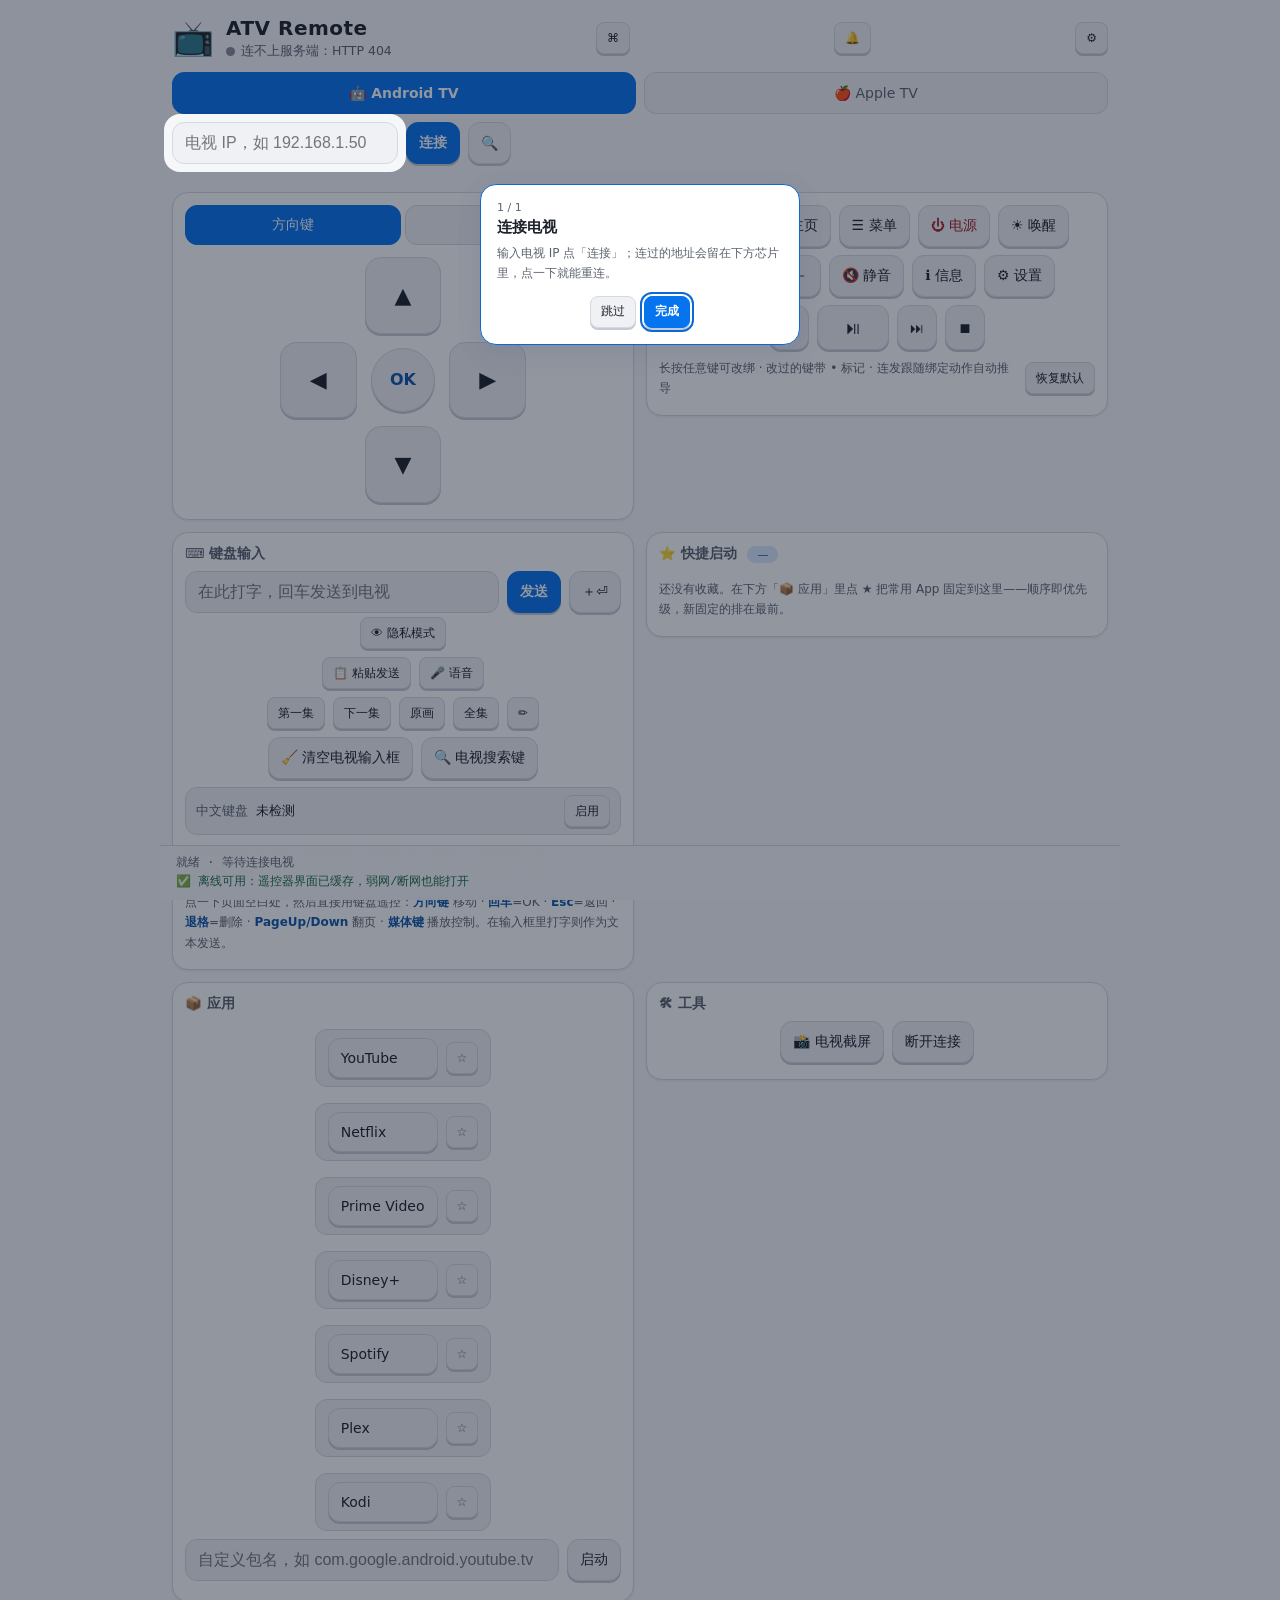
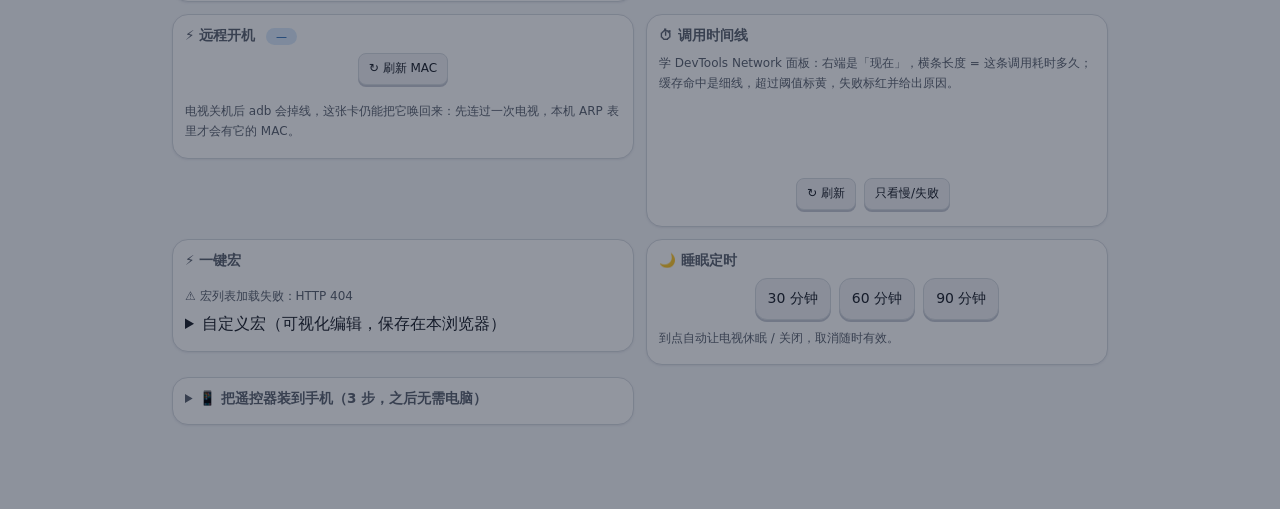
==== static/index.html @ 129579d1 "feat(ui): 收藏夹 / 快捷启动——预设与 Apple TV 列表加星标固定常用 App，学 Speed Dial / VS Code Favorites / Plex Continue Wa" ====
<!doctype html>
<html lang="zh-CN">
<head>
<meta charset="utf-8">
<meta name="viewport" content="width=device-width,initial-scale=1,viewport-fit=cover">
<meta name="theme-color" content="#121315" media="(prefers-color-scheme: dark)">
    <meta name="theme-color" content="#f7f8fa" media="(prefers-color-scheme: light)">
<meta name="apple-mobile-web-app-capable" content="yes">
<script>
/* 首帧前套上已存主题，避免深色偏好用户先看到一帧白幕 */
try { var t = localStorage.getItem("atv.theme"); if (t) document.documentElement.dataset.theme = t; } catch (e) {}
</script>
<meta name="apple-mobile-web-app-status-bar-style" content="black-translucent">
<meta name="apple-mobile-web-app-title" content="ATV Remote">
<link rel="manifest" href="/static/manifest.webmanifest">
<link rel="icon" type="image/svg+xml" href="/static/icon.svg">
<link rel="apple-touch-icon" href="/static/apple-touch-icon.png">
<title>ATV Remote</title>
<!-- 服务端启用 --token 时会把令牌注入此处的 __ATV_TOKEN__；未启用则为空串，前端行为不变 -->
<meta name="atv-token" content="__ATV_TOKEN__">
<link rel="icon" href="data:image/svg+xml,<svg xmlns='http://www.w3.org/2000/svg' viewBox='0 0 100 100'><text y='80' font-size='80'>📺</text></svg>">
<link rel="stylesheet" href="/static/style.css">
</head>
<body>
<div class="app">

  <header>
    <div class="brand">
      <span class="logo">📺</span>
      <div class="brand-text">
        <h1>ATV Remote</h1>
        <div class="sub"><span id="dot" class="dot off"></span><span id="tvInfo">未连接</span></div>
      </div>
     <button id="palBtn" class="btn tiny gear" title="命令面板（Ctrl / ⌘ + K）" aria-label="命令面板">⌘</button>
      <button id="notifBtn" class="btn tiny gear notifbtn" title="通知中心（Ctrl / ⌘ + N）" aria-label="通知中心">🔔<span id="notifBadge" class="notifbadge hidden" aria-hidden="true"></span></button>
     <button id="appSettingsBtn" class="btn tiny gear" title="设置（震动反馈 / 清空本地数据）" aria-label="设置">⚙</button>
    </div>

    <div class="devtabs">
      <button class="devtab on" data-dev="android">🤖 Android TV</button>
      <button class="devtab" data-dev="appletv">🍎 Apple TV</button>
    </div>

    <div id="pane-android" class="devpane on">
      <div class="conn">
        <input id="targetInput" placeholder="电视 IP，如 192.168.1.50" spellcheck="false" autocomplete="off">
        <button id="connectBtn" class="btn primary">连接</button>
        <button id="scanAdbBtn" class="btn" title="扫描局域网无线调试设备（老电视只开 5555 端口时不广播，仍需手输 IP）">🔍</button>
      </div>
      <div id="adbScanList"></div>
      <div class="chips" id="recentChips"></div>
      <div class="chips" id="deviceChips"></div>
    </div>

    <div id="pane-appletv" class="devpane">
      <div class="brow">
        <button id="scanBtn" class="btn primary">🔍 扫描局域网 Apple TV</button>
      </div>
      <div id="atvList"><p class="hint">点「扫描」自动发现同一网段的 Apple TV；首次使用需在电视上输 PIN 配对。</p></div>
      <div id="pairBox" class="pairbox hidden">
        <div class="pairtitle">正在配对 <b id="pairName"></b>，请在电视屏幕上查看 4 位 PIN 码</div>
        <div class="inputrow">
          <input id="pinInput" placeholder="PIN 码" maxlength="8" inputmode="numeric" autocomplete="off">
          <button id="pairFinishBtn" class="btn primary">完成配对</button>
          <button id="pairCancelBtn" class="btn">取消</button>
        </div>
      </div>
    </div>
  </header>

  <main>

    <!-- 正在播放：学 Google TV 官方遥控的 now-playing 常驻条。卡片默认隐藏，
         /api/nowplaying 拿到片名/进度才显示；Apple TV 无此接口，永远隐藏 -->
    <section class="card npcard hidden" id="npCard" aria-live="polite">
      <div class="nprow">
        <span class="npicon" id="npIcon" aria-hidden="true">🎬</span>
        <div class="npmeta">
          <div class="nptitle" id="npTitle">—</div>
          <div class="npsub" id="npSub"></div>
          <div class="npbar"><div class="npfill" id="npFill"></div></div>
          <div class="nptime" id="npTime"></div>
          <!-- 快退 / 快进 ±15s：直播 / 无时长（NP.duration 缺失）时 JS 禁用整行 -->
          <div class="npseek" id="npSeek">
            <button class="btn tiny npseekbtn" id="npSeekBack" aria-label="快退">⏪15</button>
            <button class="btn tiny npseekbtn" id="npSeekFwd" aria-label="快进">⏩15</button>
          </div>
        </div>
        <button class="btn tiny" id="npToggle" aria-label="播放 / 暂停">暂停</button>
      </div>
    </section>

    <section class="card" data-needs-device>
      <div class="tabs">
        <button class="tab on" data-tab="dpad">方向键</button>
        <button class="tab" data-tab="pad">触摸板</button>
      </div>
      <div id="pane-dpad" class="tabpane on">
        <div class="dpad">
          <button class="dk up"    data-key="19" aria-label="上">▲</button>
          <button class="dk left"  data-key="21" aria-label="左">◀</button>
          <button class="dk ok"    data-key="23" aria-label="确定">OK</button>
          <button class="dk right" data-key="22" aria-label="右">▶</button>
          <button class="dk down"  data-key="20" aria-label="下">▼</button>
        </div>
      </div>
      <div id="pane-pad" class="tabpane">
        <div id="touchpad">
          <span class="padhint" id="padHint">轻点 = 点击 · 拖动 = 滑动（映射整块屏幕）· ✌️ 双指上下滑=音量、左右滑=快进，双轻点=播放/暂停 · 单指长按=连续滚动</span>
        </div>
      </div>
    </section>

    <section class="card">
      <div class="brow">
        <button class="btn" data-key="4">↩ 返回</button>
        <button class="btn" data-key="3">⌂ 主页</button>
        <button class="btn" data-key="82">☰ 菜单</button>
        <button class="btn danger" data-key="26">⏻ 电源</button>
        <button class="btn" data-key="224">☀ 唤醒</button>
      </div>
      <div class="brow">
        <button class="btn" data-key="24">🔊＋</button>
        <button class="btn" data-key="25">🔊－</button>
        <button class="btn" data-key="164">🔇 静音</button>
        <button class="btn" data-key="165">ℹ 信息</button>
        <button class="btn" id="settingsBtn">⚙ 设置</button>
      </div>
      <div class="brow">
        <button class="btn" data-key="88">⏮</button>
        <button class="btn big" data-key="85">⏯</button>
        <button class="btn" data-key="87">⏭</button>
        <button class="btn" data-key="86">⏹</button>
      </div>
      <div class="kmhintbar">
        <span class="hint" id="kmHintBar">长按任意键可改绑 · 改过的键带 • 标记 · 连发跟随绑定动作自动推导</span>
        <button class="btn tiny" id="kmResetAllBtn" title="清除所有改键，恢复默认">恢复默认</button>
      </div>
    </section>

    <section class="card" data-needs-device>
      <h2>⌨ 键盘输入 <span id="kbFocus" class="badge hidden">电视输入框已聚焦</span></h2>
      <div class="inputrow">
        <input id="textInput" placeholder="在此打字，回车发送到电视" autocomplete="off" spellcheck="false">
        <button id="sendBtn" class="btn primary">发送</button>
        <button id="sendEnterBtn" class="btn">＋⏎</button>
      </div>
      <div class="brow">
        <button id="privacyBtn" class="btn tiny" aria-pressed="false">👁 隐私模式</button>
      </div>
      <p class="hint" id="privacyHint" hidden>隐私模式：发送的内容在日志里只显示 ••、输入框掩码显示 —— 在电视上输密码一类场景用，可随时关掉。</p>
      <div class="brow">
        <button id="pasteBtn" class="btn tiny">📋 粘贴发送</button>
        <button id="micBtn" class="btn tiny" aria-pressed="false">🎤 语音</button>
      </div>
      <div class="brow" id="phraseRow"></div>
      <div class="brow hist hidden" id="histRow"></div>
      <div class="brow" id="kbTools">
        <button id="clearBtn" class="btn">🧹 清空电视输入框</button>
        <button id="searchBtn" class="btn">🔍 电视搜索键</button>
      </div>

      <div class="imerow" id="imeRow">
        <span class="imelabel">中文键盘</span>
        <span id="imeState" class="imestate">未检测</span>
        <button id="imeEnableBtn" class="btn tiny">启用</button>
        <button id="imeResetBtn" class="btn tiny hidden">切回系统</button>
      </div>
      <p class="hint" id="imeHint">Android TV 的 adb 只能输英文。要输中文 / Emoji，需在电视上装 ADBKeyboard 并切为当前输入法 —— 点「启用」自动完成，只需一次。</p>
      <div id="imeInstall" class="imeinstall hidden">
        <p class="hint">电视上还没装 ADBKeyboard，两步：</p>
        <ol class="steps tight">
          <li>在电视浏览器打开下载安装：<a id="imeApkA16" href="https://github.com/senzhk/ADBKeyBoard/releases/download/v2.5-dev/keyboardservice-debug.apk" target="_blank" rel="noreferrer">v2.5-dev（Android 16 / TV 新系统用这个）</a> · <a id="imeApk" href="https://github.com/senzhk/ADBKeyBoard/releases/download/v2.4-dev/keyboardservice-debug.apk" target="_blank" rel="noreferrer">v2.4-dev（旧系统）</a></li>
          <li>或在电脑执行 <code>adb install keyboardservice-debug.apk</code>，再回这里点「启用」</li>
        </ol>
      </div>

      <p class="hint" id="kbdHint">点一下页面空白处，然后直接用键盘遥控：<b>方向键</b> 移动 · <b>回车</b>=OK · <b>Esc</b>=返回 · <b>退格</b>=删除 · <b>PageUp/Down</b> 翻页 · <b>媒体键</b> 播放控制。在输入框里打字则作为文本发送。</p>
    </section>

    <!-- 收藏夹 / 快捷启动：学浏览器 Speed Dial / VS Code Favorites / Plex「Continue Watching」
         的「固定常用、一键直达」。一天的遥控动作其实集中在三五个 App 上——让它们不随
         「最近使用」滚动消失。固定入口在下方预设列表与 Apple TV 应用列表的星标；
         纯前端 localStorage（键 atv.favApps），不进 state.json——后者会被打进 bundle.tgz
         分发给局域网任何设备。 -->
    <section class="card" id="favCard">
      <h2>⭐ 快捷启动 <span id="favCount" class="badge">—</span></h2>
      <div id="favList"></div>
      <p class="hint hidden" id="favEmpty">还没有收藏。在下方「📦 应用」里点 ★ 把常用 App 固定到这里——顺序即优先级，新固定的排在最前。</p>
    </section>

    <section class="card" id="appsCard">
      <h2>📦 应用</h2>
      <div id="appsAndroid">
        <p class="hint hidden" id="recentLabel">🕘 最近使用</p>
        <div class="brow apps hidden" id="recentApps"></div>
        <div class="brow apps" id="apps"></div>
        <div class="inputrow">
          <input id="pkgInput" placeholder="自定义包名，如 com.google.android.youtube.tv" autocomplete="off" spellcheck="false">
          <button id="pkgBtn" class="btn">启动</button>
        </div>
      </div>
      <div id="appsApple" class="hidden">
        <div class="brow"><button id="loadAppsBtn" class="btn">📋 加载 Apple TV 应用列表</button></div>
        <div class="brow apps" id="atvApps"></div>
      </div>
    </section>

    <section class="card">
      <h2>🛠 工具</h2>
      <div class="brow">
        <button id="shotBtn" class="btn">📸 电视截屏</button>
        <button id="disconnectBtn" class="btn">断开连接</button>
      </div>
    </section>

    <!-- 远程开机：电视机顶盒一关机就 adb 掉线，设备列表里连这台都没有，方向键/截屏/宏
         全都无从谈起。Wake-on-LAN 是从本机 ARP 表反查 MAC 再发广播魔法包，把「关机」
         这个唯一盲区补上。注意不带 data-needs-device：它存在的意义正是设备不在线时。 -->
    <section class="card" id="wolCard">
      <h2>⚡ 远程开机 <span id="wolCount" class="badge">—</span></h2>
      <div class="brow">
        <button id="wolRefreshBtn" class="btn tiny" type="button">↻ 刷新 MAC</button>
        <span id="wolWatch" class="wolwatch hidden" role="status" aria-live="polite"><i class="woldot"></i><span id="wolWatchText"></span></span>
      </div>
      <div id="wolList"></div>
      <p class="hint" id="wolHint">电视关机后 adb 会掉线，这张卡仍能把它唤回来：先连过一次电视，本机 ARP 表里才会有它的 MAC。</p>
    </section>

    <!-- 调用时间线：学 Chrome DevTools Network 面板 / Android Studio App Inspection 的瀑布流。
         数据来自 /api/perf（服务端环形缓冲，只在被问到时给快照）；右端=现在，横条=耗时 -->
    <section class="card" id="perfCard" data-needs-device>
      <h2>⏱ 调用时间线</h2>
      <p class="hint">学 DevTools Network 面板：右端是「现在」，横条长度 = 这条调用耗时多久；缓存命中是细线，超过阈值标黄，失败标红并给出原因。</p>
      <div class="perfsum" id="perfSum"></div>
      <div class="perfrows" id="perfRows" aria-live="polite"></div>
      <div class="brow">
        <button id="perfRefreshBtn" class="btn tiny">↻ 刷新</button>
        <button id="perfOnlyBtn" class="btn tiny" aria-pressed="false">只看慢/失败</button>
        <span class="hint" id="perfMeta"></span>
      </div>
    </section>

    <section class="card" id="macrosCard" data-needs-device>
      <h2>⚡ 一键宏</h2>
      <div class="brow apps" id="macroRow"></div>
      <p class="hint" id="macroState">宏会按顺序执行多步操作（应用包名会依次尝试 Android / tvOS）。</p>
      <button id="macroCancelBtn" class="btn danger hidden">⏹ 取消执行中的宏</button>
      <!-- 执行进度：数字来自服务端 macro_state()，前端只做投影；结束后汇总留到下次运行 -->
      <div class="mprog hidden" id="macroProg" aria-live="polite">
        <div class="mprogtrack"><div class="mprogfill" id="macroProgFill"></div></div>
        <div class="mprogmeta">
          <span id="macroProgStep"></span>
          <span class="mprogfail" id="macroProgFail"></span>
        </div>
      </div>
      <!-- 分步 trace：步号 / 耗时 / 失败原因由服务端 macro_state() 的 trace 给出，前端只投影；
           没有条目时整块隐藏——执行前和跑干净之后都不占地方 -->
      <ul class="mtrace hidden" id="macroTrace" aria-live="polite"></ul>
      <div class="brow madd"><button id="macroRerunBtn" class="btn tiny hidden">↻ 重跑失败步骤</button></div>
      <details id="macroCustom">
        <summary>自定义宏（可视化编辑，保存在本浏览器）</summary>
        <div id="macroSteps" class="msteps" aria-live="polite"></div>
        <div class="brow madd">
          <button class="btn tiny" data-add="app">🎬 启动应用</button>
          <button class="btn tiny" data-add="key">⌨ 按键</button>
          <button class="btn tiny" data-add="delay">⏱ 等待</button>
          <button class="btn tiny" data-add="text">🔤 输入文本</button>
        </div>
        <div id="macroForm" class="mform hidden"></div>
        <p class="hint merr" id="macroErr" role="status"></p>
        <textarea id="macroText" rows="3" spellcheck="false"
          placeholder='{"name":"我的宏","steps":[{"type":"app","pkg":"com.google.android.youtube.tv"},{"delay":2500},{"type":"key","codes":[25,25]}]}'></textarea>
        <div class="brow">
          <button id="macroRunCustomBtn" class="btn primary">▶ 运行文本框里的宏</button>
          <button id="macroSaveCustomBtn" class="btn">💾 存为本机宏</button>
          <button id="macroDryBtn" class="btn" title="本地静态检查，不发送、不执行（⌘/Ctrl+Enter）">🔍 预演</button>
        </div>
        <!-- 预演结果：规则逐条镜像服务端 validate_macro_steps（Terraform plan/apply 同源）；
             整块 hidden——没点过预演就不占地方 -->
        <div id="macroDry" class="mdry hidden" aria-live="polite"></div>
        <p class="hint">预演不执行任何操作：只按服务端同一套规则静态检查，给出每步结果与预计耗时。</p>
      </details>
    </section>

    <section class="card" id="sleepCard">
      <h2>🌙 睡眠定时</h2>
      <div class="brow">
        <button class="btn" data-sleep="30">30 分钟</button>
        <button class="btn" data-sleep="60">60 分钟</button>
        <button class="btn" data-sleep="90">90 分钟</button>
        <button id="sleepCancelBtn" class="btn danger hidden">取消定时</button>
      </div>
      <p class="hint" id="sleepState">到点自动让电视休眠 / 关闭，取消随时有效。</p>
    </section>

    <section class="card">
      <details id="phoneInstall">
        <summary>📱 把遥控器装到手机（3 步，之后无需电脑）</summary>
        <ol class="steps">
          <li>手机浏览器打开本页面，<a id="apkLink" href="/app.apk">点此下载 ATVRemote.apk</a> 并安装</li>
          <li>手机安装 <a href="https://f-droid.org/packages/com.termux/" target="_blank" rel="noreferrer">Termux（F-Droid 版）</a> 并打开一次</li>
          <li>在 Termux 里粘贴这行命令回车，等待自动装完（3-8 分钟）：
            <div class="inputrow">
              <input id="installCmd" readonly>
              <button id="copyCmd" class="btn primary">复制</button>
            </div>
            <div class="qrbox" id="setupQrBox" hidden>
              <img id="setupQrImg" alt="带令牌的接入二维码">
              <span>或用手机相机扫码直接打开已带令牌的页面</span>
            </div>
            <div class="qrbox">
              <img id="qrImg" alt="安装命令二维码">
              <span>或用手机相机扫码复制命令</span>
            </div>
          </li>
        </ol>
        <p class="hint">装完后打开 ATVRemote App → 「🚀 独立模式」。电脑上的电视配对记录会自动同步到手机，无需重新配对。排错：Termux 里跑 <b>~/atv-remote/start.sh</b>，日志在 <b>~/atv-remote/server.log</b>。</p>
      </details>
    </section>

  </main>

  <div id="log" role="status" aria-live="polite">就绪 · 等待连接电视</div>
</div>

<datalist id="appPkgOptions"></datalist>

<!-- 通知队列 + 通知中心：学 macOS 通知中心 / VS Code 通知。右下浮层只回答「刚刚发生了什么」，
     全部历史收进 🔔 面板（localStorage，最多 50 条）——原来单条 toast 会被下一条顶掉，
     报错滚过去就再找不回来。浮层不吞点击，设备名 / 通知文本一律 textContent 渲染。 -->
<div id="notifStack" class="nstack" role="status" aria-live="polite" aria-label="通知">
  <button id="notifMore" class="nmore hidden" type="button"></button>
</div>
<div id="notifPanel" class="modal hidden npanel" role="dialog" aria-modal="true" aria-label="通知中心">
  <div class="npanelbox">
    <div class="npanelhead">
      <b>通知中心</b>
      <span id="notifCount" class="npanelcount"></span>
      <button id="notifClearBtn" class="btn tiny" type="button">清空</button>
    </div>
    <ul id="notifList" class="npanellist" role="list"></ul>
    <div class="npanelfoot">点任意一条可重新弹出；只存本机浏览器，最多 50 条。</div>
  </div>
</div>

<!-- 命令面板：学 VS Code Command Palette 与 Home Assistant Quick Bar。全局 Ctrl/⌘+K 唤起，
     输入即过滤（子串 > 词首 > 子序列），↑↓ 选择、↵ 执行、esc 关闭。命令全部复用页面
     已有交互，不新增后端接口；设备名 / IP 一律 textContent 渲染（局域网广播可伪造）。 -->
<div id="cmdpal" class="modal hidden pal" role="dialog" aria-modal="true" aria-label="命令面板">
  <div class="palbox">
    <div class="palin">
      <span class="palicon" aria-hidden="true">⌘</span>
      <input id="palInput" type="text" placeholder="搜索命令、应用、按键、宏…" autocomplete="off" spellcheck="false"
             role="combobox" aria-expanded="true" aria-controls="palList" aria-autocomplete="list" data-autofocus>
    </div>
    <ul id="palList" class="pallist" role="listbox" aria-label="命令"></ul>
    <div class="palfoot">
      <span><kbd>↑</kbd><kbd>↓</kbd> 选择</span>
      <span><kbd>↵</kbd> 执行</span>
      <span><kbd>esc</kbd> 关闭</span>
      <span class="paltip" id="palTip"></span>
    </div>
  </div>
</div>

<div id="settingsModal" class="modal hidden" role="dialog" aria-modal="true" aria-label="设置">
  <div class="mbox">
    <h2 class="settitle">⚙ 设置</h2>
    <div class="setrow"><span>按键震动反馈</span>
      <button id="hapticBtn" class="switch" role="switch" aria-checked="true" aria-label="按键震动反馈"><span class="knob"></span></button></div>
    <div class="setrow"><span>常用短语（<span id="phraseCount">0</span> 条）</span>
      <button id="clearPhrasesBtn" class="btn tiny danger">清空</button></div>
    <div class="setrow"><span>自定义宏</span>
      <button id="clearMacrosBtn" class="btn tiny danger">清空</button></div>
    <div class="setrow"><span>主题</span>
      <div class="seg" id="themeSeg" role="group" aria-label="主题">
        <button data-theme-val="" aria-pressed="true">跟随</button>
        <button data-theme-val="light" aria-pressed="false">浅色</button>
        <button data-theme-val="dark" aria-pressed="false">深色</button>
      </div></div>
    <div class="setrow"><span>使用指引</span>
      <button id="coachBtn" class="btn tiny">重看一遍</button></div>
    <p class="hint" id="verHint"></p>
    <div class="brow center"><button id="settingsCloseBtn" class="btn primary" data-autofocus>完成</button></div>
  </div>
</div>

<div id="coachMark" class="modal hidden coach" role="dialog" aria-modal="true" aria-label="使用指引">
  <div class="spotlight" id="coachSpot"></div>
  <div class="coachcard" id="coachCard">
    <div class="coachstep"><span id="coachIdx">1</span> / <span id="coachTotal">4</span></div>
    <h2 class="settitle" id="coachTitle"></h2>
    <p class="hint" id="coachDesc"></p>
    <div class="brow center">
      <button id="coachSkipBtn" class="btn tiny">跳过</button>
      <button id="coachPrevBtn" class="btn tiny hidden">上一步</button>
      <button id="coachNextBtn" class="btn tiny primary" data-autofocus>下一步</button>
    </div>
  </div>
</div>

<div id="shotModal" class="modal hidden" role="dialog" aria-modal="true" aria-label="电视画面">
  <div class="mbox shotbox">
    <div class="shotbar">
      <span class="shotcap" id="shotCap">—</span>
      <div class="shotzoom" role="group" aria-label="画面缩放">
        <button id="shotZoomOut" class="btn tiny" aria-label="缩小" title="缩小（− 键）">−</button>
        <span class="shotzoomval" id="shotZoomLabel" aria-live="polite">100%</span>
        <button id="shotZoomIn" class="btn tiny" aria-label="放大" title="放大（+ 键）">＋</button>
        <button id="shotZoomFit" class="btn tiny" aria-label="适应窗口" title="适应窗口（0 键）">适应</button>
      </div>
    </div>
    <div class="shotstage" id="shotStage">
      <img id="shotImg" alt="电视画面" draggable="false">
    </div>
    <div class="shotstrip" id="shotStrip" role="list" aria-label="最近截屏"></div>
    <div class="shotfoot">
      <span class="hint" id="shotHint">双击 1:1 · 拖动平移 · 滚轮 / + / − / 0 缩放</span>
      <div class="brow">
        <a id="shotSave" class="btn" download="tv.png">保存图片</a>
        <button id="shotClose" class="btn" data-autofocus>关闭</button>
      </div>
    </div>
  </div>
</div>

<div id="keymapModal" class="modal hidden" role="dialog" aria-modal="true" aria-label="按键自定义">
  <div class="mbox kmbox">
    <div class="kmbar">
      <span class="kmkey" id="kmKeyLabel">按键</span>
      <span class="kmcur" id="kmCur">当前：默认</span>
    </div>
    <div class="kmlist" id="kmList" role="list" aria-label="可绑定动作"></div>
    <div class="kmempty hidden" id="kmEmpty">先长按遥控器上的一个键，再在这里给它选动作。</div>
    <div class="kmfoot">
      <button id="kmUnbind" class="btn tiny" title="按下这个键什么都不做">设为无操作</button>
      <button id="kmResetAll" class="btn tiny danger" title="清除所有改键">全部恢复默认</button>
      <button id="kmClose" class="btn" data-autofocus>完成</button>
    </div>
  </div>
</div>

<!-- 音量 OSD：学 Google TV 官方遥控——按音量键手机端先出声，不盯着电视也知键已送达 -->
<div class="vosd hidden" id="volOsd" role="status" aria-live="polite">
  <span class="vosdIcon" id="volIcon">🔊</span>
  <div class="vosdbar"><div class="vosdfill" id="volFill"></div></div>
  <span class="vosdnum" id="volNum"></span>
</div>

<script src="/static/app.js"></script>
</body>
</html>
---- static/style.css ----
/* ATV Remote — 双主题遥控器（跟随系统浅色/深色）
   设计令牌与交互规范参考开源项目：色阶/语义色借鉴 Radix Colors（12 级 slate/blue/
   green/amber/red，暗色档 9 级为实心交互色、11 级为低对比文字、12 级为高对比文字；
   浅色档同编号反转明暗：1 最浅、12 最深，语义步进不变），
   主题全部挂 CSS 自定义属性（含 prefers-color-scheme 换肤）借鉴 Bulma。约定：
   - 颜色只允许引用 :root 令牌，新组件不要在规则里写死 hex；
   - 触控目标 ≥36px（遥控主键 ≥56px），按压反馈统一 :active/.pressed + shadow-press；
   - iPhone 刘海/小黑条：viewport-fit=cover + env(safe-area-inset-*)；
   - 动效可被 prefers-reduced-motion 一律关闭；
   - 键盘可达性统一 :focus-visible 描边。 */
:root {
  /* 中性色（Radix slate 暗色档） */
  --bg:        hsl(220, 14%, 8%);
  --card:      hsl(220, 13%, 11%);
  --card2:     hsl(220, 12%, 15%);
  --card3:     hsl(220, 11%, 19%);
  --line:      hsl(220, 10%, 24%);
  --line-soft: hsl(220, 10%, 19%);
  --text:      hsl(220, 15%, 93%);
  --muted:     hsl(220, 8%, 63%);
  --faint:     hsl(220, 8%, 45%);
  /* 语义色（Radix 暗色档：9 实心 / 11 文字） */
  --accent:      hsl(212, 100%, 62%);
  --accent-solid:hsl(212, 100%, 50%);
  --accent-soft: hsl(212, 60%, 20%);
  --accent-text: hsl(212, 100%, 78%);
  --ok:          hsl(151, 55%, 45%);
  --ok-text:     hsl(151, 55%, 62%);
  --warn:        hsl(40, 80%, 52%);
  --warn-text:   hsl(40, 90%, 66%);
  --danger:      hsl(358, 65%, 55%);
  --danger-text: hsl(358, 85%, 70%);

  /* 间距（4 的倍数） */
  --sp-1: 4px;  --sp-2: 8px;  --sp-3: 12px;
  --sp-4: 16px; --sp-6: 24px;
  /* 圆角 */
  --r-sm: 8px; --r-md: 12px; --r-lg: 16px; --r-full: 999px;
  /* 阴影：遥控器是「按下去有回应」的隐喻，press 一律压缩阴影 */
  --shadow-card: 0 1px 2px hsl(220 30% 4% / .4);
  --shadow-pop:  0 8px 24px hsl(220 30% 4% / .5);
  --shadow-press: inset 0 1px 3px hsl(220 30% 4% / .55);
  /* 按键底部立体棱（深色下用更黑的边；浅色主题见下方覆盖） */
  --key-edge:    0 2px 0 hsl(220 10% 4% / .6);
  /* 弹窗遮罩 / 日志底板（跟着主题走，不再写死） */
  --scrim:       rgba(0, 0, 0, .72);
  --log-bg:      hsl(220 14% 6% / .94);
  /* 动效 */
  --dur-fast: 60ms; --dur: 160ms; --ease: cubic-bezier(.2, .7, .3, 1);
}

/* ---------- 浅色主题（跟随系统） ----------
   Radix 浅色档方法论：同一色相编号步进不变、明暗整体反转——实心交互仍是「该色最深档」，
   低对比文字用中间档，背景用最浅两档。深色下的「发亮」语义色在浅色下要压暗才能保证
   对比度，所以 ok/warn/danger 的文字值单独覆写，不是简单反色。 */
/* ---------- 浅色主题 ----------
   两条路径共用同一套令牌（必须同步改）：
   1. 显式选择：html[data-theme="light"]——属性选择器特异性 (0,2,0) 压过 :root，
      所以用户在设置了里选了浅色，就算系统是深色也拦住媒体查询；
   2. 跟随系统：@media 里用 :not([data-theme])——用户一旦显式选过，媒体查询退场。
   深色是 :root 基座，显式 dark 不需要重复声明。 */
:root[data-theme="light"] {
    --bg:        hsl(220, 24%, 97%);
    --card:      hsl(220, 20%, 100%);
    --card2:     hsl(220, 18%, 95%);
    --card3:     hsl(220, 16%, 90%);
    --line:      hsl(220, 14%, 86%);
    --line-soft: hsl(220, 14%, 91%);
    --text:      hsl(220, 20%, 14%);
    --muted:     hsl(220, 10%, 40%);
    --faint:     hsl(220, 8%, 56%);

    --accent:      hsl(212, 90%, 44%);
    --accent-solid:hsl(212, 95%, 48%);
    --accent-soft: hsl(212, 80%, 92%);
    --accent-text: hsl(212, 85%, 36%);
    --ok:          hsl(151, 55%, 34%);
    --ok-text:     hsl(151, 60%, 27%);
    --warn:        hsl(40, 85%, 38%);
    --warn-text:   hsl(40, 90%, 30%);
    --danger:      hsl(358, 65%, 45%);
    --danger-text: hsl(358, 70%, 37%);

    /* 浅色下阴影换成灰调（黑阴影叠白底会脏），立体棱改用浅灰下探边 */
    --shadow-card: 0 1px 2px hsl(220 20% 55% / .14);
    --shadow-pop:  0 8px 24px hsl(220 25% 40% / .16);
    --shadow-press: inset 0 1px 3px hsl(220 20% 50% / .22);
    --key-edge:    0 2px 0 hsl(220 14% 78% / .9);
    --scrim:       rgba(15, 23, 42, .45);
    --log-bg:      hsl(220 20% 98% / .94);
}
@media (prefers-color-scheme: light) {
  :root:not([data-theme]) {
    --bg:        hsl(220, 24%, 97%);
    --card:      hsl(220, 20%, 100%);
    --card2:     hsl(220, 18%, 95%);
    --card3:     hsl(220, 16%, 90%);
    --line:      hsl(220, 14%, 86%);
    --line-soft: hsl(220, 14%, 91%);
    --text:      hsl(220, 20%, 14%);
    --muted:     hsl(220, 10%, 40%);
    --faint:     hsl(220, 8%, 56%);

    --accent:      hsl(212, 90%, 44%);
    --accent-solid:hsl(212, 95%, 48%);
    --accent-soft: hsl(212, 80%, 92%);
    --accent-text: hsl(212, 85%, 36%);
    --ok:          hsl(151, 55%, 34%);
    --ok-text:     hsl(151, 60%, 27%);
    --warn:        hsl(40, 85%, 38%);
    --warn-text:   hsl(40, 90%, 30%);
    --danger:      hsl(358, 65%, 45%);
    --danger-text: hsl(358, 70%, 37%);

    /* 浅色下阴影换成灰调（黑阴影叠白底会脏），立体棱改用浅灰下探边 */
    --shadow-card: 0 1px 2px hsl(220 20% 55% / .14);
    --shadow-pop:  0 8px 24px hsl(220 25% 40% / .16);
    --shadow-press: inset 0 1px 3px hsl(220 20% 50% / .22);
    --key-edge:    0 2px 0 hsl(220 14% 78% / .9);
    --scrim:       rgba(15, 23, 42, .45);
    --log-bg:      hsl(220 20% 98% / .94);
}
}
* { box-sizing: border-box; -webkit-tap-highlight-color: transparent; }

html, body {
  margin: 0; padding: 0; background: var(--bg); color: var(--text);
  font-family: -apple-system, "PingFang SC", "Microsoft YaHei", system-ui, sans-serif;
}
body {
  /* 小黑条/刘海：内容不被系统 UI 遮住 */
  padding: env(safe-area-inset-top) env(safe-area-inset-right)
           env(safe-area-inset-bottom) env(safe-area-inset-left);
}

/* 触控目标统一：禁用双击缩放/300ms 延迟，禁止误触文本选择 */
button, .chip, .devtab, .tab, summary { touch-action: manipulation; user-select: none; }
button { font: inherit; color: inherit; background: none; border: none; cursor: pointer; }

:focus-visible { outline: 2px solid var(--accent); outline-offset: 2px; border-radius: var(--r-sm); }

@media (prefers-reduced-motion: reduce) {
  *, *::before, *::after { transition: none !important; animation: none !important; }
}

.app { max-width: 480px; margin: 0 auto; padding: var(--sp-4) var(--sp-3) 96px; }

/* ---------- header ---------- */
header { margin-bottom: var(--sp-3); }
.brand { display: flex; align-items: center; gap: var(--sp-3); margin-bottom: var(--sp-3); }
.logo { font-size: 34px; line-height: 1; }
.brand h1 { font-size: 20px; margin: 0; letter-spacing: .5px; }
.sub { color: var(--muted); font-size: 12.5px; margin-top: 3px; display: flex; align-items: center; gap: 6px; }
.dot { width: 9px; height: 9px; border-radius: 50%; background: var(--faint); flex: none; }
.dot.on  { background: var(--ok); box-shadow: 0 0 8px hsl(151 55% 45% / .8); animation: pulse 2.4s var(--ease) infinite; }
.dot.warn { background: var(--warn); box-shadow: 0 0 8px hsl(40 80% 52% / .8); }
.dot.off { background: var(--faint); }
@keyframes pulse { 0%, 100% { opacity: 1; } 50% { opacity: .45; } }

.conn { display: flex; gap: var(--sp-2); }
input {
  background: var(--card2); border: 1px solid var(--line); color: var(--text);
  border-radius: var(--r-md); padding: 11px var(--sp-3); font-size: 15px; outline: none; min-width: 0;
  transition: border-color var(--dur-fast) var(--ease);
}
/* iOS Safari 键盘弹出时字号 <16px 会页面缩放，输入框统一 16px */
input, textarea { font-size: 16px; }
input:focus { border-color: var(--accent); }

.chips { display: flex; flex-wrap: wrap; gap: var(--sp-2); margin-top: var(--sp-2); }
.chip {
  background: var(--card2); border: 1px solid var(--line); color: var(--muted);
  border-radius: var(--r-full); padding: 7px var(--sp-3); font-size: 12.5px; cursor: pointer;
  min-height: 34px; display: inline-flex; align-items: center;
  transition: color var(--dur-fast), border-color var(--dur-fast), background var(--dur-fast);
}
.chip:hover { color: var(--text); border-color: var(--accent); }
.chip:active { transform: scale(.96); }
.chip.active { color: #fff; border-color: var(--accent-solid); background: var(--accent-soft); }

/* ---------- 设备类型页签 ---------- */
.devtabs { display: flex; gap: var(--sp-2); margin-bottom: var(--sp-2); }
.devtab {
  flex: 1; background: var(--card2); color: var(--muted); border: 1px solid var(--line);
  border-radius: var(--r-md); padding: var(--sp-2) 0; font-size: 14px; cursor: pointer;
  min-height: 42px; transition: color var(--dur-fast), background var(--dur-fast), border-color var(--dur-fast);
}
.devtab:hover { color: var(--text); }
.devtab.on { color: #fff; background: var(--accent-solid); border-color: var(--accent-solid); font-weight: 600; }
.devpane { display: none; }
.devpane.on { display: block; }

/* ---------- Apple TV 列表 / 配对 ---------- */
.atvrow {
  display: flex; align-items: center; justify-content: space-between; gap: var(--sp-2);
  background: var(--card2); border: 1px solid var(--line); border-radius: var(--r-md);
  padding: var(--sp-2) var(--sp-3); margin-top: var(--sp-2);
}
.atvname { font-size: 14px; overflow: hidden; text-overflow: ellipsis; white-space: nowrap; }
.atvip { color: var(--muted); font-size: 12px; margin-left: 6px; }
.atvbtns { display: flex; gap: 6px; flex: none; }
.atvbtns .btn { padding: 7px var(--sp-3); font-size: 13px; }
.pairbox {
  background: var(--accent-soft); border: 1px solid var(--accent-solid); border-radius: var(--r-md);
  padding: var(--sp-3); margin-top: var(--sp-2);
}
.pairtitle { font-size: 13px; margin-bottom: var(--sp-2); color: var(--accent-text); }
.badge {
  background: var(--accent-soft); color: var(--accent-text); border-radius: var(--r-full);
  font-size: 11px; padding: 2px 10px; margin-left: 6px; font-weight: 400;
}

/* ---------- card ---------- */
.card {
  background: var(--card); border: 1px solid var(--line); border-radius: var(--r-lg);
  padding: var(--sp-3) var(--sp-3) var(--sp-4); margin-bottom: var(--sp-3);
  box-shadow: var(--shadow-card);
}
.card h2 { font-size: 13.5px; color: var(--muted); margin: 0 0 var(--sp-2); font-weight: 600; }

/* ---------- 正在播放信息条 ---------- */
.nprow { display: flex; align-items: center; gap: var(--sp-3); }
.npicon {
  width: 40px; height: 40px; flex: none; display: grid; place-items: center;
  background: var(--accent-soft); border-radius: var(--r-md); font-size: 20px;
}
.npmeta { flex: 1; min-width: 0; }
.nptitle {
  font-size: 14px; font-weight: 600; color: var(--text);
  white-space: nowrap; overflow: hidden; text-overflow: ellipsis;
}
.npsub { font-size: 12px; color: var(--muted); margin-top: 2px; }
.npbar {
  height: 4px; border-radius: var(--r-full); background: var(--card3);
  margin-top: 6px; overflow: hidden;
}
.npfill {
  height: 100%; width: 0; border-radius: var(--r-full);
  background: var(--accent-solid);
  transition: width 900ms linear;   /* 与本地插值节奏对齐，两次轮询间平滑推进 */
}
.nptime { font-size: 11px; color: var(--faint); margin-top: 3px; font-variant-numeric: tabular-nums; }
.npcard #npToggle { flex: none; min-width: 44px; }
.npseek { display: flex; gap: var(--sp-2); margin-top: 6px; }
.npseekbtn { min-width: 52px; justify-content: center; font-variant-numeric: tabular-nums; }
.npseek.noseek { opacity: .45; }
.npseek.noseek .npseekbtn { pointer-events: none; }

/* ---------- tabs ---------- */
.tabs { display: flex; gap: var(--sp-1); margin-bottom: var(--sp-3); }
.tab {
  flex: 1; background: var(--card2); color: var(--muted); border: 1px solid var(--line);
  border-radius: var(--r-md); padding: var(--sp-2) 0; font-size: 14px; cursor: pointer;
  min-height: 40px; transition: color var(--dur-fast), background var(--dur-fast), border-color var(--dur-fast);
}
.tab:hover { color: var(--text); }
.tab.on { color: #fff; background: var(--accent-solid); border-color: var(--accent-solid); }
.tabpane { display: none; }
.tabpane.on { display: block; }

/* ---------- dpad ---------- */
.dpad {
  display: grid; grid-template-columns: repeat(3, 1fr); grid-template-rows: repeat(3, 1fr);
  gap: var(--sp-2); width: min(246px, 72vw); aspect-ratio: 1; margin: 0 auto;
}
.dk {
  background: var(--card2); border: 1px solid var(--line); color: var(--text);
  border-radius: var(--r-lg); font-size: 22px; user-select: none; min-height: 56px;
  display: flex; align-items: center; justify-content: center;
  box-shadow: var(--key-edge);
  transition: transform var(--dur-fast) var(--ease), background var(--dur-fast), border-color var(--dur-fast);
}
.dk:hover { border-color: var(--accent); }
.dk:active, .dk.pressed {
  background: var(--accent-soft); border-color: var(--accent-solid);
  transform: scale(.94); box-shadow: var(--shadow-press);
}
.dk.ok { border-radius: 50%; font-size: 16px; font-weight: 700; color: var(--accent-text); margin: 6px; }
.dk.ok:active, .dk.ok.pressed { color: #fff; }
.dk.up    { grid-area: 1 / 2; }
.dk.left  { grid-area: 2 / 1; }
.dk.ok    { grid-area: 2 / 2; }
.dk.right { grid-area: 2 / 3; }
.dk.down  { grid-area: 3 / 2; }

/* ---------- touchpad ---------- */
#touchpad {
  position: relative; height: min(240px, 46vh); background: var(--card2); border: 1px dashed var(--line);
  border-radius: var(--r-lg); display: flex; align-items: center; justify-content: center;
  touch-action: none; overflow: hidden;
}
#touchpad.dragging, #touchpad.gesturing { border-color: var(--accent-solid); background: var(--accent-soft); }
/* 长按连续滚动进行中：换成 warn 色边，和拖动/手势区分开（琥珀=「正在滚」） */
#touchpad.holding { border-color: var(--warn); background: var(--card3); }
#touchpad.holding .padhint { color: var(--warn-text); }
.padhint { color: var(--muted); font-size: 12.5px; pointer-events: none; text-align: center; padding: 0 var(--sp-3); }

/* ---------- buttons ---------- */
.brow { display: flex; gap: var(--sp-2); margin-bottom: var(--sp-2); flex-wrap: wrap; justify-content: center; }
.brow:last-child { margin-bottom: 0; }
.brow.center { justify-content: center; }
.btn {
  background: var(--card2); border: 1px solid var(--line); color: var(--text);
  border-radius: var(--r-md); padding: 11px var(--sp-3); font-size: 14px;
  text-decoration: none; min-height: 40px;
  display: inline-flex; align-items: center; justify-content: center; gap: 6px;
  box-shadow: var(--key-edge);
  transition: transform var(--dur-fast) var(--ease), background var(--dur-fast),
              border-color var(--dur-fast), color var(--dur-fast);
}
.btn:hover { border-color: var(--accent); }
.btn:active, .btn.pressed {
  background: var(--accent-soft); border-color: var(--accent-solid);
  transform: scale(.95); box-shadow: var(--shadow-press);
}
.btn.primary { background: var(--accent-solid); border-color: var(--accent-solid); color: #fff; font-weight: 600; }
.btn.primary:hover { background: var(--accent); border-color: var(--accent); }
.btn.on { background: var(--accent-soft); border-color: var(--accent-solid); color: var(--accent-text); }
.btn.danger { color: var(--danger-text); }
.btn.danger:hover { border-color: var(--danger); color: var(--danger-text); }
.btn.big { font-size: 18px; min-width: 72px; }
.btn[disabled], .btn[aria-disabled="true"] { opacity: .5; pointer-events: none; }

.inputrow { display: flex; gap: var(--sp-2); margin-bottom: var(--sp-1); }
.inputrow input { flex: 1; }
.hint { color: var(--muted); font-size: 12px; line-height: 1.7; margin: var(--sp-2) 0 0; }
.hint b { color: var(--accent-text); }
code {
  background: var(--card2); border: 1px solid var(--line); border-radius: 5px;
  padding: 1px 5px; font-family: ui-monospace, Menlo, monospace; font-size: 11.5px; color: var(--accent-text);
}

/* ---------- ADBKeyboard 中文键盘状态行 ---------- */
.imerow {
  display: flex; align-items: center; gap: var(--sp-2); margin-top: var(--sp-2);
  background: var(--card2); border: 1px solid var(--line); border-radius: var(--r-md); padding: 7px 10px;
}
.imelabel { color: var(--muted); font-size: 12.5px; }
.imestate { flex: 1; font-size: 12.5px; overflow: hidden; text-overflow: ellipsis; white-space: nowrap; }
.imestate.ok   { color: var(--ok-text); }
.imestate.warn { color: var(--warn-text); }
.imestate.off  { color: var(--muted); }
.withdel { display: inline-flex; align-items: center; gap: 2px; }
.btn.tiny { padding: 6px 10px; font-size: 12px; border-radius: var(--r-sm); flex: none; min-height: 32px; }

/* ---------- 输入历史 ---------- */
.brow.hist { justify-content: flex-start; }
.histlabel { color: var(--muted); font-size: 12px; align-self: center; }
.hist-item { display: inline-flex; align-items: center; gap: 2px; }
/* 长句截断成省略号：文本套一层 span 才能ellipsis（flex 子项默认不会小于内容宽） */
.hist-chip .hist-t { min-width: 0; max-width: 180px; overflow: hidden; text-overflow: ellipsis; white-space: nowrap; }
.hist-del { padding: 6px 8px; color: var(--muted); }
.hist-del:hover { border-color: var(--danger); color: var(--danger-text); }
.hist-clear { color: var(--muted); }
.imeinstall { margin-top: var(--sp-2); }
.imeinstall .hint { margin-top: 0; }
.steps.tight { font-size: 12.5px; line-height: 1.7; padding-left: 18px; margin: 6px 0 0; color: var(--muted); }
.steps.tight a { color: var(--accent-text); }

/* ---------- apps ---------- */
.apps .btn { min-width: 92px; }

/* ---------- 骨架屏（列表加载中的占位，https://github.com/radix-ui/colors 之外的
   通用做法：内容区先给结构与 shimmer，减少「点了没反应」的感知） ---------- */
.skel {
  border-radius: var(--r-md); background: linear-gradient(90deg, var(--card2) 25%,
    var(--card3) 50%, var(--card2) 75%);
  background-size: 200% 100%; animation: shimmer 1.4s linear infinite;
}
@keyframes shimmer { 0% { background-position: 200% 0; } 100% { background-position: -200% 0; } }
.skel.row { height: 42px; margin-top: var(--sp-2); }
@media (prefers-reduced-motion: reduce) { .skel { animation: none; } }

/* ---------- log & toast ---------- */
#log {
  position: fixed; left: 0; right: 0; bottom: 0; z-index: 20;
  background: var(--log-bg); backdrop-filter: blur(8px);
  border-top: 1px solid var(--line); color: var(--muted);
  font-size: 12px; padding: var(--sp-2) var(--sp-4);
  padding-bottom: calc(var(--sp-2) + env(safe-area-inset-bottom));
  max-width: 480px; margin: 0 auto; text-align: left;
  max-height: 88px; overflow-y: auto; overscroll-behavior: contain;
  -webkit-overflow-scrolling: touch; line-height: 1.6;
  white-space: pre-wrap; word-break: break-word;
  font-family: ui-monospace, Menlo, monospace;
}
#log .ok   { color: var(--ok-text); }
#log .warn { color: var(--warn-text); }
#log .err  { color: var(--danger-text); }
#log .go   { color: var(--accent-text); }

/* ---------- 通知队列 + 通知中心（学 macOS 通知中心 / VS Code 通知） ----------
   两条口径备忘：① 浮层 pointer-events:none，只有 × 与「还有 N 条」可点——提示条不许吞掉
   下面遥控键的点击（旧单条提示条时代实测挡住过应用按钮，点击全部超时）；② 颜色只用 :root 语义
   令牌（--ok / --accent / --danger 及对应 -text），不写 hex。 */
#notifStack {
  position: fixed; right: max(var(--sp-3), env(safe-area-inset-right));
  bottom: calc(96px + env(safe-area-inset-bottom)); z-index: 50;
  display: flex; flex-direction: column; align-items: flex-end; gap: var(--sp-2);
  width: min(340px, 88vw); pointer-events: none;
}
.ntoast {
  width: 100%; display: flex; align-items: flex-start; gap: var(--sp-2);
  background: var(--card); color: var(--danger-text); border: 1px solid var(--danger);
  border-left-width: 3px; border-radius: var(--r-md); padding: var(--sp-2) var(--sp-3);
  font-size: 12.5px; line-height: 1.5; box-shadow: var(--shadow-pop); pointer-events: none;
  animation: ntoast-in var(--dur) var(--ease);
}
.ntoast.ok { color: var(--ok-text); border-color: var(--ok); }
.ntoast.info { color: var(--accent-text); border-color: var(--accent-solid); }
.ntoast.out { animation: ntoast-out 240ms var(--ease) forwards; }
.ntoast .ntext { min-width: 0; flex: 1; word-break: break-word; }
.ntoast .ntof {
  pointer-events: auto; flex: none; width: 22px; height: 22px; padding: 0; line-height: 1;
  border: none; background: none; color: currentColor; opacity: .6; cursor: pointer;
  font-size: 15px; border-radius: var(--r-sm);
}
.ntoast .ntof:hover { opacity: 1; }
.nmore {
  pointer-events: auto; font-size: 11.5px; padding: 3px var(--sp-3); cursor: pointer;
  background: var(--card); color: var(--muted); border: 1px solid var(--line);
  border-radius: var(--r-full); box-shadow: var(--shadow-pop);
}
.nmore:hover { color: var(--text); border-color: var(--accent); }
@keyframes ntoast-in { from { opacity: 0; transform: translateX(14px); } to { opacity: 1; transform: none; } }
@keyframes ntoast-out { to { opacity: 0; transform: translateX(14px); } }
.notifbtn { position: relative; }
.notifbadge {
  position: absolute; top: -5px; right: -5px; min-width: 16px; height: 16px; padding: 0 4px;
  display: inline-flex; align-items: center; justify-content: center;
  background: var(--card); color: var(--danger-text); border: 1px solid var(--danger);
  border-radius: var(--r-full); font-size: 10px; line-height: 1; font-weight: 600;
}
.npanel .npanelbox {
  width: min(520px, 92vw); max-height: 72vh; display: flex; flex-direction: column; gap: var(--sp-2);
}
.npanelhead { display: flex; align-items: center; gap: var(--sp-2); font-size: 13.5px; }
.npanelcount { color: var(--faint); font-size: 11.5px; margin-right: auto; }
.npanellist {
  margin: 0; padding: 0; list-style: none; overflow-y: auto; overscroll-behavior: contain;
  display: grid; gap: 2px; min-height: 60px;
}
.nrow {
  display: grid; grid-template-columns: 8px 60px minmax(0, 1fr); gap: var(--sp-2);
  align-items: baseline; padding: var(--sp-2); border-radius: var(--r-sm); cursor: pointer;
  font-size: 12.5px; line-height: 1.5;
}
.nrow:hover { background: var(--card2); }
.nrow .ndot { width: 8px; height: 8px; border-radius: 50%; background: var(--danger); }
.nrow.ok .ndot { background: var(--ok); }
.nrow.info .ndot { background: var(--accent-solid); }
.nrow .ntime { color: var(--faint); font-size: 11px; font-variant-numeric: tabular-nums; }
.nrow .nmsg { color: var(--muted); word-break: break-word; }
.nrow.ok .nmsg { color: var(--ok-text); }
.nrow.info .nmsg { color: var(--accent-text); }
.nempty { color: var(--faint); font-size: 12.5px; text-align: center; padding: var(--sp-6); }
.npanelfoot { color: var(--faint); font-size: 11.5px; }

/* ---------- 音量 OSD（本地反馈，学 Google TV 官方遥控） ----------
   位置取屏幕上部三分之一：不挡顶部设备信息、也不压底部按键区；纯浮层不吞点击。 */
.vosd {
  position: fixed; left: 50%; top: 34%; transform: translate(-50%, -50%);
  z-index: 60; pointer-events: none;
  display: flex; align-items: center; gap: var(--sp-3);
  padding: var(--sp-2) var(--sp-4);
  background: var(--log-bg); color: var(--text);
  border: 1px solid var(--line); border-radius: var(--r-full);
  box-shadow: var(--shadow-pop);
}
.vosd .vosdIcon { font-size: 20px; line-height: 1; }
.vosdbar { width: 132px; height: 8px; background: var(--card3); border-radius: var(--r-full); overflow: hidden; }
.vosdfill { height: 100%; width: 0; background: var(--accent-solid); border-radius: var(--r-full);
  transition: width var(--dur) var(--ease); }
.vosd.ismuted .vosdfill { background: var(--faint); }
/* 电视不报音量（老 ROM 两个查询命令都不认）：不出格数，退化成图标模式 */
.vosd.unknown .vosdbar, .vosd.unknown .vosdnum { display: none; }
.vosdnum { font-size: 12px; color: var(--muted); min-width: 3ch; text-align: right;
  font-variant-numeric: tabular-nums; }
@media (prefers-reduced-motion: reduce) { .vosdfill { transition: none; } }

/* ---------- 首次使用引导（coach mark，对标 Material feature discovery） ----------
   暗场里只给目标元素留一块光圈（spotlight 的巨型 box-shadow 充当遮罩），
   说明卡吸附在目标下方/上方；新弹窗基础设施直接复用 .modal + openModal。 */
.modal.coach { background: transparent; }        /* 遮罩交给 spotlight，别叠两层 */
.spotlight {
  position: fixed; border-radius: var(--r-lg); z-index: 41; pointer-events: none;
  box-shadow: 0 0 0 9999px var(--scrim);
  transition: top var(--dur) var(--ease), left var(--dur) var(--ease),
              width var(--dur) var(--ease), height var(--dur) var(--ease);
}
.coachcard {
  position: fixed; left: 50%; transform: translateX(-50%); z-index: 42;
  width: min(320px, 88vw);
  background: var(--card); border: 1px solid var(--accent); border-radius: var(--r-lg);
  padding: var(--sp-4); box-shadow: var(--shadow-pop);
  transition: top var(--dur) var(--ease);
}
.coachstep { font-size: 11px; color: var(--muted); margin-bottom: 4px; }
.coachcard .hint { margin: 0 0 var(--sp-3); line-height: 1.7; text-align: left; }

/* ---------- 设置弹窗 ---------- */
.gear { margin-left: auto; font-size: 16px; }
.settitle { font-size: 15px; margin: 0 0 6px; }
.setrow {
  display: flex; align-items: center; justify-content: space-between; gap: var(--sp-3);
  padding: 11px 0; border-bottom: 1px solid var(--line-soft); font-size: 14px;
}
.setrow:last-of-type { border-bottom: none; }

/* ---------- 自定义宏可视化编辑器 ---------- */
.msteps { display: flex; flex-direction: column; gap: 6px; margin-bottom: var(--sp-2); }
.mstep {
  display: flex; align-items: center; gap: var(--sp-2);
  background: var(--card2); border: 1px solid var(--line-soft); border-radius: var(--r-md);
  padding: 7px var(--sp-2); font-size: 13px;
}
.mstep .idx { color: var(--faint); font-size: 11px; min-width: 14px; text-align: center; }
.mstep .stext { flex: 1; min-width: 0; overflow: hidden; text-overflow: ellipsis; white-space: nowrap; }
.mstep .delaybadge { color: var(--warn-text); font-size: 11.5px; flex: none; }
.mstep .ops { display: flex; gap: 2px; flex: none; }
.mstep .ops button { color: var(--faint); font-size: 12px; padding: 2px 5px; border-radius: var(--r-sm); min-height: 0; }
.mstep .ops button:hover { color: var(--text); background: var(--card3); }
.mstep .ops button.del:hover { color: var(--danger-text); }
.msteps .empty { color: var(--faint); font-size: 12.5px; text-align: center; padding: var(--sp-3);
  border: 1px dashed var(--line); border-radius: var(--r-md); }
.madd { margin-bottom: var(--sp-2); }
.merr:not(:empty) { color: var(--danger-text); }
/* ---------- 宏执行进度 ----------
   学 Home Assistant script 实体的「进度是一等状态」：服务端报了第几步/失败几步，
   这里只负责把它画出来。轨道用 card3、填充按结果切语义色，跟音量 OSD 同一套画法。 */
.mprog { margin: var(--sp-2) 0 0; }
.mprogtrack { height: 6px; background: var(--card3); border-radius: var(--r-full); overflow: hidden; }
.mprogfill { height: 100%; width: 0; background: var(--accent-solid); border-radius: var(--r-full);
  transition: width var(--dur) var(--ease); }
.mprog.ok .mprogfill { background: var(--ok); }
.mprog.warn .mprogfill { background: var(--warn); }
.mprog.bad .mprogfill { background: var(--danger); }
.mprogmeta { display: flex; justify-content: space-between; align-items: baseline; gap: var(--sp-2);
  margin-top: 5px; font-size: 11.5px; color: var(--muted); font-variant-numeric: tabular-nums; }
.mprogfail:not(:empty) { color: var(--danger-text); }
@media (prefers-reduced-motion: reduce) { .mprogfill { transition: none; } }
/* ---------- 宏分步 trace ----------
   学 Home Assistant 的 automation trace：每步一行——做了什么、花了多久、为什么失败。
   行在执行中一条条长出来、结束后留在原位，失败行给出原因，才知道该重跑哪一步；
   左边条按结果切语义色，跟进度条共用同一套色板。 */
.mtrace { list-style: none; margin: var(--sp-2) 0 0; padding: 0; display: grid; gap: 3px; }
.mtrace li { display: grid; grid-template-columns: auto 1fr auto; align-items: baseline;
  gap: 7px; padding: 4px 8px; font-size: 12.5px; border-radius: var(--r-sm);
  background: var(--card2); border-left: 2px solid var(--line); }
.mtrace li.ok { border-left-color: var(--ok); }
.mtrace li.cancel { border-left-color: var(--warn); }
.mtrace li.bad { border-left-color: var(--danger); }
.mtbody { min-width: 0; }
.mtwhat { display: block; overflow: hidden; text-overflow: ellipsis; white-space: nowrap; }
.mterr { display: block; color: var(--danger-text); font-size: 11.5px; }
.mtms { color: var(--faint); font-size: 11.5px; font-variant-numeric: tabular-nums; }
.mform {
  display: flex; align-items: center; gap: 6px; flex-wrap: wrap;
  background: var(--card2); border: 1px solid var(--accent); border-radius: var(--r-md);
  padding: var(--sp-2); margin-bottom: var(--sp-2);
}
.mform input, .mform select {
  flex: 1; min-width: 0; font-size: 16px; padding: 7px 9px;
  background: var(--card); color: var(--text);
  border: 1px solid var(--line); border-radius: var(--r-sm);
}

/* switch 控件（对标 Radix Switch 的最小形态）：轨道 + 滑块，aria-checked 驱动样式；
   无障碍语义由 role="switch" + aria-checked 提供，不靠 开/关 文字 */
.switch {
  position: relative; width: 46px; height: 28px; flex: none;
  background: var(--card3); border: 1px solid var(--line); border-radius: var(--r-full);
  transition: background var(--dur-fast) var(--ease), border-color var(--dur-fast);
}
.switch .knob {
  position: absolute; top: 2px; left: 2px; width: 22px; height: 22px; border-radius: 50%;
  background: var(--faint);
  transition: transform var(--dur) var(--ease), background var(--dur-fast), width var(--dur-fast);
}
.switch[aria-checked="true"] { background: var(--accent-solid); border-color: var(--accent-solid); }
.switch[aria-checked="true"] .knob { transform: translateX(18px); background: #fff; }
.switch:active .knob { width: 24px; }   /* 按住时滑块微撑宽（物理开关的手感细节） */

/* 主题三分段控件（跟系统/浅色/深色，参照 Radix Themes 的 theme switcher 形态） */
.seg { display: inline-flex; background: var(--card3); border-radius: var(--r-full); padding: 2px; gap: 2px; }
.seg button {
  border-radius: var(--r-full); padding: 5px 12px; font-size: 12.5px; color: var(--muted);
  min-height: 0; transition: background var(--dur-fast), color var(--dur-fast);
}
.seg button.on { background: var(--card); color: var(--text); box-shadow: var(--shadow-card); }

/* ---------- modal ---------- */
.modal {
  position: fixed; inset: 0; background: var(--scrim); z-index: 40;
  display: flex; align-items: center; justify-content: center; padding: var(--sp-4);
  padding-bottom: calc(var(--sp-4) + env(safe-area-inset-bottom));
}
.modal .mbox { background: var(--card); border: 1px solid var(--line); border-radius: var(--r-lg);
  padding: var(--sp-3); max-width: 92vw; max-height: 92vh; overflow: auto; box-shadow: var(--shadow-pop); }
.modal img { max-width: 100%; max-height: 70vh; border-radius: var(--r-md); display: block; margin-bottom: var(--sp-2); }

/* ---------- 截屏工作台（第十七轮；学 HA camera snapshot 查看 + Google Photos 近期项目条 + macOS 预览） ----------
   舞台先适应、后放大：CSS 的 max-width/max-height 就是「适应态」，transform 只负责
   scale/translate（transform-origin: 0 0，锚点公式见 app.js shotZoomAt）。缩略图条
   16:9 裁切横向滚动，选中态用 accent 边——只吃既有令牌，不引入新颜色。 */
.shotbox { width: min(880px, 94vw); }
.shotbar { display: flex; align-items: center; gap: var(--sp-2); margin-bottom: var(--sp-2); }
.shotcap { flex: 1; min-width: 0; font-size: 12.5px; color: var(--muted);
  overflow: hidden; text-overflow: ellipsis; white-space: nowrap;
  font-variant-numeric: tabular-nums; }
.shotzoom { display: flex; align-items: center; gap: var(--sp-1); flex: none; }
.shotzoom .btn.tiny { min-width: 34px; padding: 6px 8px; }
.shotzoomval { font-size: 12px; color: var(--text); min-width: 44px; text-align: center;
  font-variant-numeric: tabular-nums; }
.shotstage { background: var(--card3); border-radius: var(--r-md); overflow: hidden;
  touch-action: none; display: grid; place-items: center; cursor: zoom-in; }
.shotstage.zoomed { cursor: grab; }
.shotstage.grabbing { cursor: grabbing; }
.shotstage img { max-width: 100%; max-height: 62vh; display: block; margin-bottom: 0;
  transform-origin: 0 0; will-change: transform; user-select: none; -webkit-user-drag: none; }
.shotstrip { display: flex; gap: var(--sp-2); margin-top: var(--sp-2); padding-bottom: var(--sp-1);
  overflow-x: auto; scrollbar-width: thin; }
.shotthumb { flex: none; width: 76px; padding: 2px; border: 1px solid var(--line-soft);
  background: var(--card2); border-radius: var(--r-sm); cursor: pointer; }
.shotthumb[aria-current="true"] { border-color: var(--accent-solid); }
.shotthumb img { width: 100%; height: 42px; object-fit: cover; display: block;
  border-radius: var(--r-sm); margin-bottom: 0; }
.shotfoot { display: flex; align-items: center; gap: var(--sp-2); margin-top: var(--sp-2); }
.shotfoot .hint { flex: 1; min-width: 0; }
.shotfoot .brow { flex: none; }

/* ---------- 命令面板（Ctrl/⌘+K；学 VS Code Command Palette / HA Quick Bar） ----------
   顶部锚定而不是垂直居中：输入框处于视觉焦点、列表向下展开（Raycast / VS Code 的
   布局约定）。行高 ≥36px 保触控目标；颜色只引用令牌，不写死 hex。 */
.modal.pal { align-items: flex-start; }
.modal.pal .palbox { width: min(560px, 94vw); margin-top: 10vh; background: var(--card);
  border: 1px solid var(--line); border-radius: var(--r-lg); box-shadow: var(--shadow-pop);
  overflow: hidden; display: flex; flex-direction: column; }
.modal.pal .palin { display: flex; align-items: center; gap: var(--sp-2); padding: var(--sp-3);
  border-bottom: 1px solid var(--line-soft); }
.modal.pal .palin .palicon { color: var(--faint); font-size: 16px; flex: none; }
/* 16px：iOS Safari 聚焦小于 16px 的输入框会自动放大页面 */
.modal.pal #palInput { flex: 1; min-width: 0; background: transparent; border: 0; outline: none;
  color: var(--text); font-size: 16px; }
.modal.pal #palInput::placeholder { color: var(--faint); }
.pallist { list-style: none; margin: 0; padding: var(--sp-1); max-height: min(52vh, 420px);
  overflow-y: auto; overscroll-behavior: contain; }
.palhead { padding: var(--sp-2) var(--sp-3) var(--sp-1); color: var(--faint); font-size: 11px;
  font-weight: 600; letter-spacing: .04em; }
.palrow { display: flex; align-items: center; gap: var(--sp-2); padding: var(--sp-2) var(--sp-3);
  border-radius: var(--r-sm); cursor: pointer; min-height: 36px; }
.palrow.on { background: var(--accent-soft); }
.palrow .palico { width: 20px; text-align: center; font-size: 14px; flex: none; }
.palrow .pallabel { flex: 1; min-width: 0; color: var(--text); font-size: 13.5px;
  overflow: hidden; text-overflow: ellipsis; white-space: nowrap; }
.palrow.on .pallabel { color: var(--accent-text); }
.palrow .palhint { color: var(--faint); font-size: 11.5px; flex: none; max-width: 42%;
  overflow: hidden; text-overflow: ellipsis; white-space: nowrap; }
.palrow.palempty { color: var(--faint); font-size: 13px; cursor: default; justify-content: center; }
.palfoot { display: flex; gap: var(--sp-3); align-items: center; padding: var(--sp-2) var(--sp-3);
  border-top: 1px solid var(--line-soft); color: var(--faint); font-size: 11.5px; }
.palfoot kbd { font-family: ui-monospace, Menlo, monospace; background: var(--card2);
  border: 1px solid var(--line); border-radius: 4px; padding: 0 5px; font-size: 11px; }
.palfoot .paltip { margin-left: auto; }

/* ---------- 按键自定义（第十八轮；学 Kodi keymap 分层覆盖 / macOS 修饰键重映射 / HA remote command 目录） ----------
   物理键 -> 动作的绑定表存 localStorage（与自定义宏同规矩：state.json 敏感，不放可编辑
   内容）。动作列表复用命令面板行式布局：≥36px 触控目标、accent 边 + 软底表示当前绑定
   （与 .shotthumb[aria-current] 同语义）。改绑过的键在键面镶 • 圆点，一眼看出「这个
   键动过」；D-pad 圆点收在角落，不挡方向/OK glyph。颜色只引用令牌。 */
.kmhintbar { display: flex; align-items: center; gap: var(--sp-2); margin-top: var(--sp-2); }
.kmhintbar .hint { flex: 1; min-width: 0; margin: 0; }
.kmbox { width: min(560px, 94vw); }
.kmbar { display: flex; align-items: baseline; gap: var(--sp-2); padding: 0 var(--sp-1) var(--sp-2); }
.kmkey { flex: none; font-size: 15px; font-weight: 600; color: var(--text); }
.kmcur { flex: 1; min-width: 0; font-size: 12.5px; color: var(--muted);
  overflow: hidden; text-overflow: ellipsis; white-space: nowrap; }
.kmlist { max-height: 46vh; overflow-y: auto; overscroll-behavior: contain; }
.kmgroup { padding: var(--sp-2) var(--sp-1) var(--sp-1); color: var(--faint);
  font-size: 11px; font-weight: 600; letter-spacing: .04em; }
.kmrow { display: flex; align-items: center; gap: var(--sp-2); width: 100%; min-height: 36px;
  padding: var(--sp-1) var(--sp-2); border: 1px solid transparent; border-radius: var(--r-sm);
  background: var(--card2); color: var(--text); font-size: 13.5px; text-align: left;
  margin-bottom: var(--sp-1); }
.kmrow:hover { border-color: var(--accent); }
.kmrow[aria-current="true"] { border-color: var(--accent-solid); background: var(--accent-soft); }
.kmrow[aria-current="true"] .kmlabel { color: var(--accent-text); }
.kmlabel { flex: 1; min-width: 0; overflow: hidden; text-overflow: ellipsis; white-space: nowrap; }
.kmrow .kmhint { flex: none; max-width: 45%; color: var(--faint); font-size: 11.5px;
  overflow: hidden; text-overflow: ellipsis; white-space: nowrap; }
.kmfoot { display: flex; align-items: center; gap: var(--sp-2); margin-top: var(--sp-2);
  padding-top: var(--sp-2); border-top: 1px solid var(--line-soft); }
.kmfoot .btn:last-child { margin-left: auto; }
.kmempty { padding: var(--sp-3) var(--sp-1); color: var(--faint); font-size: 13px; line-height: 1.7; }
/* 改绑过的键镶 • 圆点 */
.dk.remapped, .btn.remapped { position: relative; }
.dk.remapped::after, .btn.remapped::after {
  content: "•"; position: absolute; top: 1px; right: 5px; font-size: 13px; line-height: 1;
  color: var(--accent-solid); pointer-events: none; }
.dk.ok.remapped::after { top: auto; bottom: 4px; right: 9px; }

.hidden { display: none !important; }

/* ---------- 手机安装引导 ---------- */
#phoneInstall summary { cursor: pointer; font-size: 13.5px; color: var(--muted);
  font-weight: 600; user-select: none; }
#phoneInstall[open] summary { margin-bottom: var(--sp-3); }
.steps { margin: 0; padding-left: 20px; color: var(--text); font-size: 13.5px; line-height: 1.8; }
.steps a { color: var(--accent-text); }
.steps .inputrow { margin: var(--sp-2) 0 var(--sp-1); }
.steps .inputrow input { font-size: 12px; font-family: ui-monospace, Menlo, monospace; }
.qrbox { display: flex; align-items: center; gap: var(--sp-3); margin-top: var(--sp-2); color: var(--muted); font-size: 12px; }
.qrbox img { width: 132px; height: 132px; background: #fff; border-radius: var(--r-sm); padding: 8px; }
#macroText {
  width: 100%; background: var(--card2); border: 1px solid var(--line); color: var(--text);
  border-radius: var(--r-md); padding: var(--sp-2) var(--sp-3); margin-top: var(--sp-2);
  font-family: ui-monospace, Menlo, monospace; font-size: 12px; resize: vertical;
}

/* ---------- 未连接电视：遥控区压暗，把注意力引向顶部的连接操作 ---------- */
[data-needs-device] { transition: opacity var(--dur) var(--ease), filter var(--dur) var(--ease); }
body.disc [data-needs-device] { opacity: .45; filter: saturate(.5); }
/* 不置 pointer-events:none：点了让服务端回「未连接电视」比完全没反应更能引导用户 */

/* ---------- 宽屏 / 横屏：单列长滚动改双列，遥控主区保持一屏可见 ---------- */
@media (min-width: 760px), (min-aspect-ratio: 3/2) and (min-width: 600px) {
  .app { max-width: 960px; padding-bottom: 72px; }
  main {
    display: grid; grid-template-columns: 1fr 1fr; gap: 0 var(--sp-3);
    align-items: start;
  }
  main > .card { margin-bottom: var(--sp-3); }
  /* 遥控键 + 键盘是高频区，左列；应用/工具/宏/睡眠/安装走右列 */
  #macrosCard, #sleepCard, #perfCard { break-inside: avoid; }
  #log { max-width: 960px; }
}

/* ---------------- 宏预演（dry-run） ---------------- */
.mdry { margin: var(--sp-2) 0 0; display: grid; gap: 3px; }
.mdrysum { font-size: 12.5px; padding: var(--sp-1) var(--sp-2); background: var(--card2);
  border-radius: var(--r-sm); border-left: 3px solid var(--ok); color: var(--muted); }
.mdrysum.warn { border-left-color: var(--warn); color: var(--warn-text); }
.mdrysum.err { border-left-color: var(--danger); color: var(--danger-text); }
.mdry .drow { display: grid; grid-template-columns: auto auto 1fr auto; gap: var(--sp-2);
  align-items: baseline; font-size: 12.5px; padding: 3px var(--sp-2);
  background: var(--card2); border-radius: 0 var(--r-sm) var(--r-sm) 0; border-left: 3px solid var(--line); }
.mdry .drow.ok { border-left-color: var(--ok); }
.mdry .drow.warn { border-left-color: var(--warn); }
.mdry .drow.err { border-left-color: var(--danger); }
.mdry .drow .idx { color: var(--faint); font-size: 11px; }
.mdry .drow .lvl { font-size: 11px; }
.mdry .drow.ok .lvl { color: var(--ok-text); }
.mdry .drow.warn .lvl { color: var(--warn-text); }
.mdry .drow.err .lvl { color: var(--danger-text); }
.mdry .drow .dtext { min-width: 0; overflow: hidden; text-overflow: ellipsis; white-space: nowrap; }
.mdry .drow .dnote { color: var(--faint); font-size: 11.5px; max-width: 46%;
  overflow: hidden; text-overflow: ellipsis; white-space: nowrap; }

/* ---------------- 调用时间线（waterfall） ----------------
   学 Chrome DevTools Network 面板 / Android Studio App Inspection：右端=现在，横条=耗时。
   颜色只用 :root 语义令牌（--ok/--warn/--danger 及对应 -text），不写死 hex。 */
.perfsum { display: flex; flex-wrap: wrap; gap: var(--sp-1); margin: var(--sp-2) 0; }
.perfsum .pchip { font-size: 11.5px; padding: 2px var(--sp-2); background: var(--card2);
  border: 1px solid var(--line); border-radius: var(--r-full); color: var(--muted); }
.perfsum.err .pchip { border-color: var(--danger); color: var(--danger-text); }
.perfrows { display: grid; gap: 3px; margin: 0 0 var(--sp-2);
  max-height: 34vh; min-height: 60px; overflow-y: auto; overscroll-behavior: contain; }
.prow { display: grid; gap: 6px; align-items: center; font-size: 12px; padding: 3px var(--sp-2);
  grid-template-columns: 56px minmax(64px, 1.1fr) minmax(90px, 1.8fr) 60px minmax(0, 1.2fr);
  background: var(--card2); border-radius: var(--r-sm); border-left: 3px solid var(--line); }
.prow.ok { border-left-color: var(--ok); }
.prow.warn { border-left-color: var(--warn); }
.prow.err { border-left-color: var(--danger); }
.prow.cache { border-left-color: var(--line-soft); opacity: .72; }
.prow .pkind { font-size: 10.5px; color: var(--faint); white-space: nowrap; overflow: hidden; text-overflow: ellipsis; }
.prow.ok .pkind { color: var(--ok-text); }
.prow.warn .pkind { color: var(--warn-text); }
.prow.err .pkind { color: var(--danger-text); }
.prow .plabel { min-width: 0; color: var(--muted); white-space: nowrap; overflow: hidden; text-overflow: ellipsis; }
.prow .ptrack { position: relative; height: 10px; min-width: 0;
  background: var(--line-soft); border-radius: 2px; overflow: hidden; }
.prow .pfill { position: absolute; top: 0; bottom: 0; min-width: 2px; border-radius: 2px; background: var(--accent); }
.prow.ok .pfill { background: var(--ok); }
.prow.warn .pfill { background: var(--warn); }
.prow.err .pfill { background: var(--danger); }
.prow.cache .pfill { background: var(--line); }
.prow .pms { font-size: 11px; color: var(--muted); text-align: right; font-variant-numeric: tabular-nums; }
.prow .pnote { min-width: 0; font-size: 11px; color: var(--danger-text); white-space: nowrap; overflow: hidden; text-overflow: ellipsis; }
#perfOnlyBtn[aria-pressed="true"] { border-color: var(--warn); color: var(--warn-text); }

/* ---------- 远程开机（Wake-on-LAN；学 Linux wakeonlan / HA wake_on_lan 的「失败必须可区分」） ----------
   关机后设备列表里没有这台，所以这张卡的形态不是「在线设备」而是「可唤醒目标」：
   一行一个 IP + 缩写 MAC + 一个开机按钮。等待上线用脉冲点表达「正在等」，且必须可
   中止——一次误唤醒不该永久占着轮询。颜色只用语义令牌，不写死 hex / rgb / hsl。 */
#wolList { display: grid; gap: var(--sp-2); margin-top: var(--sp-2); }
.wolwatch { display: inline-flex; align-items: center; gap: 6px; min-width: 0;
  font-size: 12px; color: var(--warn-text); }
.woldot { width: 8px; height: 8px; flex: none; border-radius: var(--r-full);
  background: var(--warn); animation: woldot-pulse 1.2s var(--ease) infinite; }
.wolrow .atvname { font-weight: 600; }
.wolrow .atvip { letter-spacing: .2px; font-variant-numeric: tabular-nums; }
.wolrow .wolmac { flex: 1; min-width: 0; color: var(--muted); font-size: 12px; }
.wolrow .btn { flex: none; }
.wolrow.online .wolmac { color: var(--ok-text); }
@keyframes woldot-pulse {
  0%, 100% { opacity: 1; transform: scale(1); }
  50% { opacity: .3; transform: scale(.66); }
}
@media (prefers-reduced-motion: reduce) {
  /* 脉冲只是「别以为卡死了」的安慰剂，关闭动效时不该变成注意力焦点 */
  .woldot { animation: none; }
}

/* ---------- 收藏夹 / 快捷启动（学 Speed Dial / VS Code Favorites / Plex「Continue Watching」） ----------
   形态与设备行 / 远程开机同一套：名字 flex:1 + 右侧小按钮。预设区与 Apple TV 列表从
   chip 横排切成行（.rows）——星标要有位置，且「钉子」和「流水」的形态必须一眼分出来。
   星标状态走 aria-pressed，颜色即状态，不靠动效；不写死任何 hex / rgb / hsl。 */
#favList { display: grid; gap: var(--sp-2); margin-top: var(--sp-2); }
.favrow .btn { flex: 1; min-width: 0; justify-content: flex-start; }
.favrow .btn.tiny { flex: none; }
.brow.apps.rows { display: grid; gap: var(--sp-2); margin-top: var(--sp-2); }
.brow.apps.rows .btn { flex: 1; min-width: 0; justify-content: flex-start; }
.brow.apps.rows .btn.tiny { flex: none; }
.favstar[aria-pressed="false"] { color: var(--muted); }
.favstar[aria-pressed="true"] { color: var(--warn-text); border-color: var(--warn); }
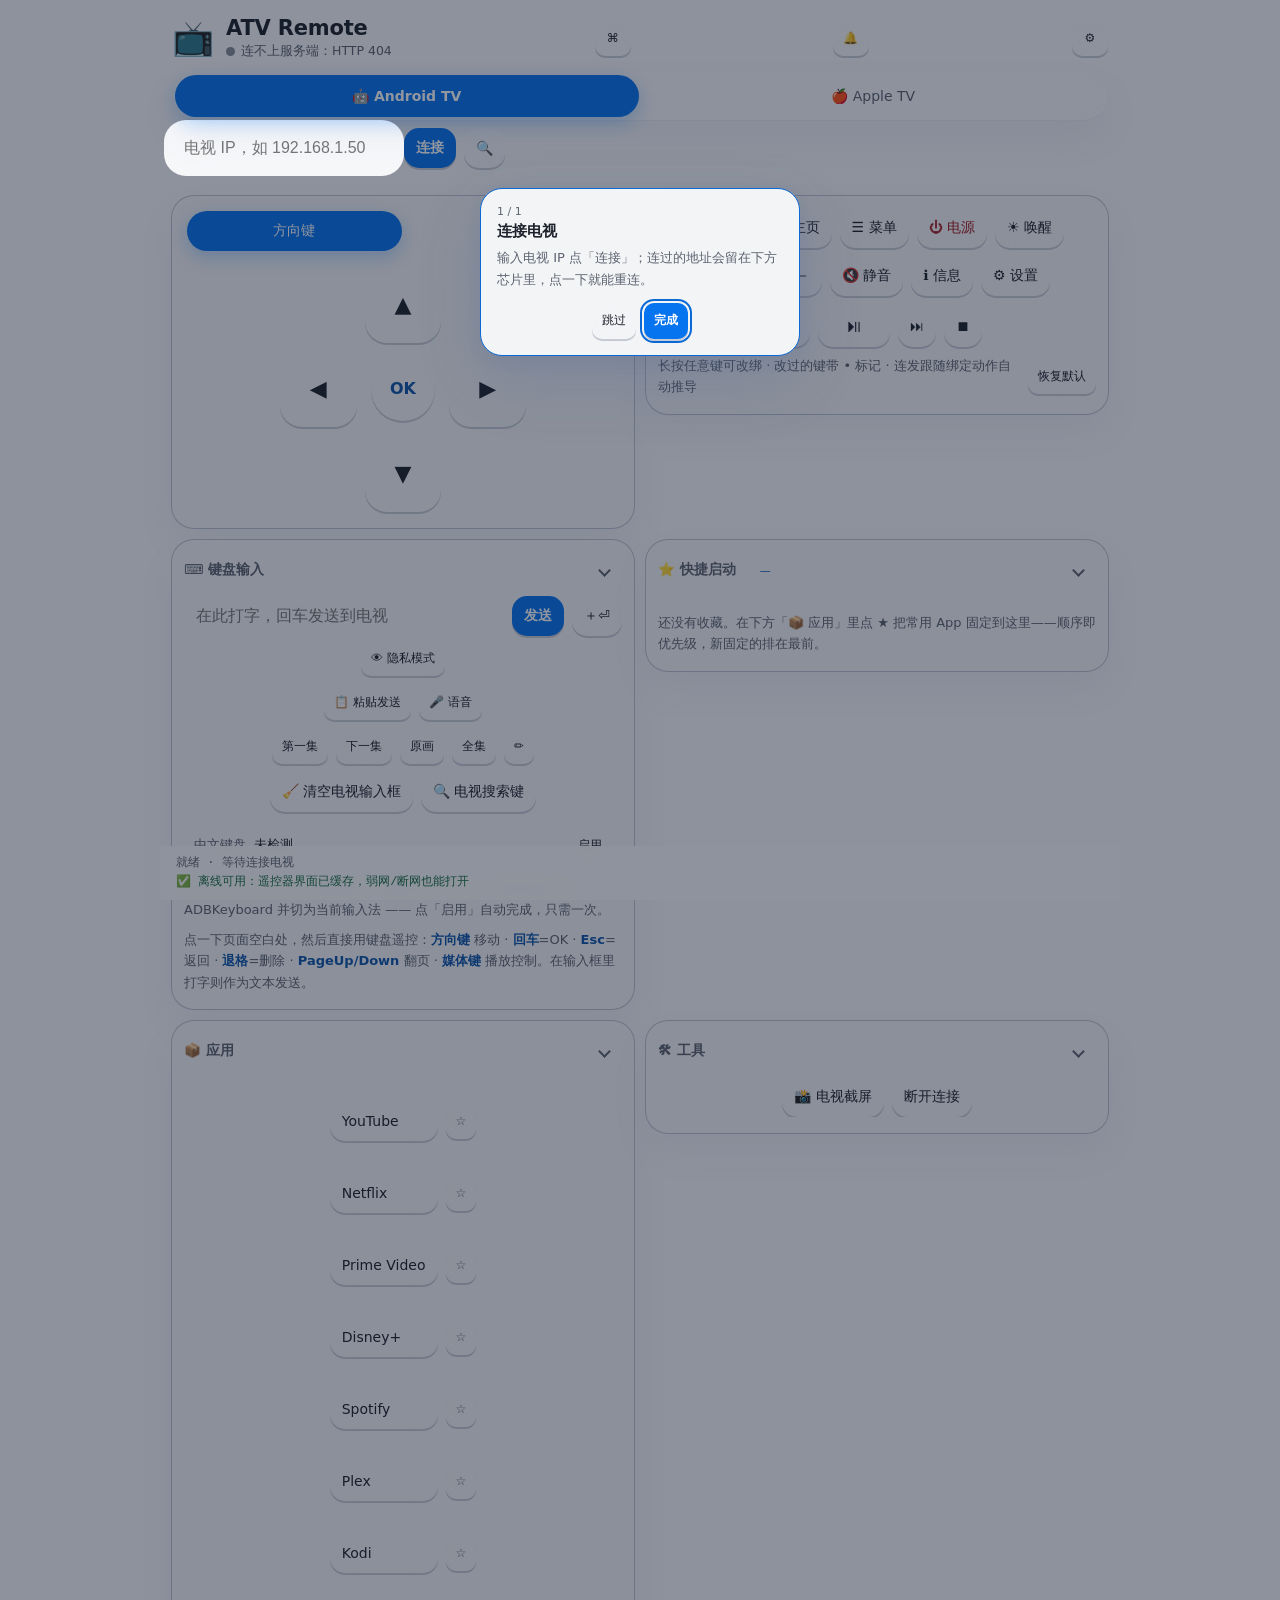
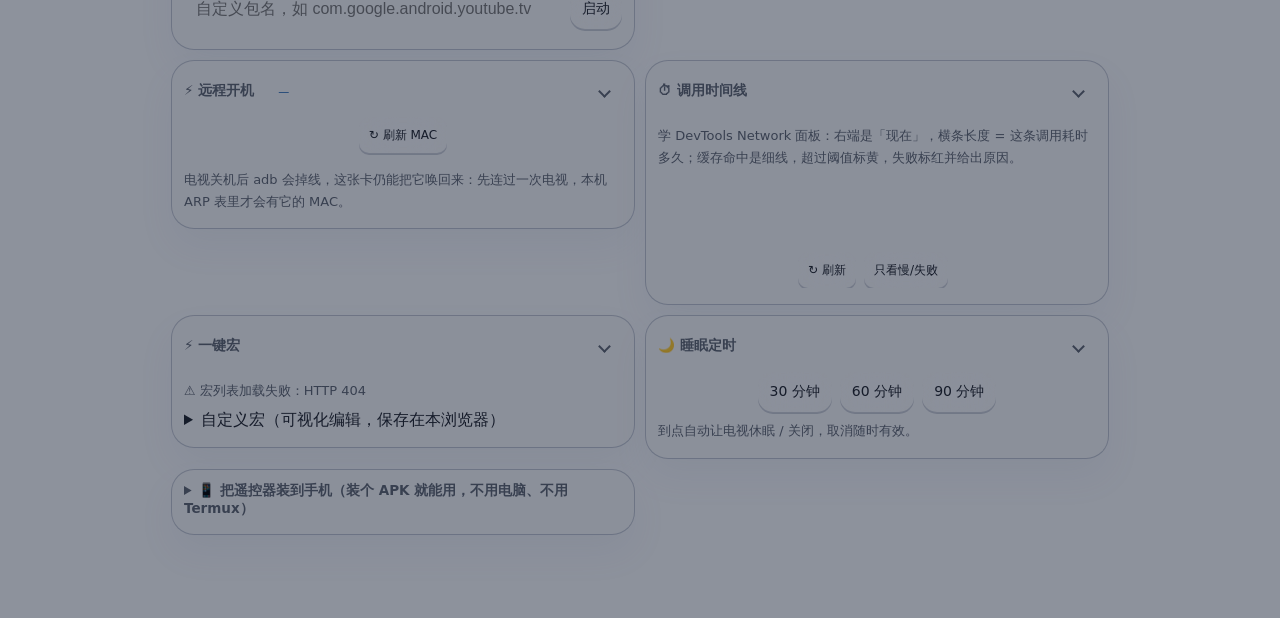
==== commit f13edf04: "feat(ui): iOS 27 风格观感——胶囊分段控件、大圆角卡片层级、轻玻璃材质与浅深双主题对比度校准" ====
--- a/static/index.html
+++ b/static/index.html
@@ -4,6 +4,7 @@
 <meta charset="utf-8">
 <meta name="viewport" content="width=device-width,initial-scale=1,viewport-fit=cover">
 <meta name="theme-color" content="#121315" media="(prefers-color-scheme: dark)">
+    <meta name="theme-color" content="#101014" media="(prefers-color-scheme: dark)">
     <meta name="theme-color" content="#f7f8fa" media="(prefers-color-scheme: light)">
 <meta name="apple-mobile-web-app-capable" content="yes">
 <script>
@@ -13,12 +14,15 @@
 <meta name="apple-mobile-web-app-status-bar-style" content="black-translucent">
 <meta name="apple-mobile-web-app-title" content="ATV Remote">
 <link rel="manifest" href="/static/manifest.webmanifest">
+<!-- 顺序有讲究：浏览器取「最后一个能用的 rel=icon」当主图标。
+     位图在前、SVG 在后 —— 认 SVG 的现代浏览器拿矢量图，不认的跳过 SVG 那条，
+     退回上面的 PNG。反过来放，所有浏览器都会停在位图上。 -->
+<link rel="icon" type="image/png" sizes="192x192" href="/static/icon-192.png">
 <link rel="icon" type="image/svg+xml" href="/static/icon.svg">
 <link rel="apple-touch-icon" href="/static/apple-touch-icon.png">
 <title>ATV Remote</title>
 <!-- 服务端启用 --token 时会把令牌注入此处的 __ATV_TOKEN__；未启用则为空串，前端行为不变 -->
 <meta name="atv-token" content="__ATV_TOKEN__">
-<link rel="icon" href="data:image/svg+xml,<svg xmlns='http://www.w3.org/2000/svg' viewBox='0 0 100 100'><text y='80' font-size='80'>📺</text></svg>">
 <link rel="stylesheet" href="/static/style.css">
 </head>
 <body>
@@ -48,9 +52,11 @@
         <button id="scanAdbBtn" class="btn" title="扫描局域网无线调试设备（老电视只开 5555 端口时不广播，仍需手输 IP）">🔍</button>
       </div>
       <div id="adbScanList"></div>
-      <div class="chips" id="recentChips"></div>
-      <div class="chips" id="deviceChips"></div>
-    </div>
+        <div class="chips" id="recentChips"></div>
+        <div class="chips" id="deviceChips"></div>
+        <!-- 连接面板空状态（第二十八轮）：chips 全空时由 renderEstate() 点亮 -->
+        <div class="estate hidden" id="estateAndroid" aria-live="polite"></div>
+      </div>
 
     <div id="pane-appletv" class="devpane">
       <div class="brow">
@@ -105,6 +111,12 @@
         </div>
       </div>
       <div id="pane-pad" class="tabpane">
+        <div class="padsens">
+          <label for="padSens">灵敏度</label>
+          <input type="range" id="padSens" min="0.5" max="2" step="0.05" value="1" aria-label="触摸板灵敏度">
+          <span class="padsensval" id="padSensVal">1×</span>
+          <button class="btn tiny" id="padSensReset">重置</button>
+        </div>
         <div id="touchpad">
           <span class="padhint" id="padHint">轻点 = 点击 · 拖动 = 滑动（映射整块屏幕）· ✌️ 双指上下滑=音量、左右滑=快进，双轻点=播放/暂停 · 单指长按=连续滚动</span>
         </div>
@@ -138,44 +150,49 @@
       </div>
     </section>
 
-    <section class="card" data-needs-device>
-      <h2>⌨ 键盘输入 <span id="kbFocus" class="badge hidden">电视输入框已聚焦</span></h2>
-      <div class="inputrow">
-        <input id="textInput" placeholder="在此打字，回车发送到电视" autocomplete="off" spellcheck="false">
-        <button id="sendBtn" class="btn primary">发送</button>
-        <button id="sendEnterBtn" class="btn">＋⏎</button>
-      </div>
-      <div class="brow">
-        <button id="privacyBtn" class="btn tiny" aria-pressed="false">👁 隐私模式</button>
-      </div>
-      <p class="hint" id="privacyHint" hidden>隐私模式：发送的内容在日志里只显示 ••、输入框掩码显示 —— 在电视上输密码一类场景用，可随时关掉。</p>
-      <div class="brow">
-        <button id="pasteBtn" class="btn tiny">📋 粘贴发送</button>
-        <button id="micBtn" class="btn tiny" aria-pressed="false">🎤 语音</button>
-      </div>
-      <div class="brow" id="phraseRow"></div>
-      <div class="brow hist hidden" id="histRow"></div>
-      <div class="brow" id="kbTools">
-        <button id="clearBtn" class="btn">🧹 清空电视输入框</button>
-        <button id="searchBtn" class="btn">🔍 电视搜索键</button>
-      </div>
-
-      <div class="imerow" id="imeRow">
-        <span class="imelabel">中文键盘</span>
-        <span id="imeState" class="imestate">未检测</span>
-        <button id="imeEnableBtn" class="btn tiny">启用</button>
-        <button id="imeResetBtn" class="btn tiny hidden">切回系统</button>
-      </div>
-      <p class="hint" id="imeHint">Android TV 的 adb 只能输英文。要输中文 / Emoji，需在电视上装 ADBKeyboard 并切为当前输入法 —— 点「启用」自动完成，只需一次。</p>
-      <div id="imeInstall" class="imeinstall hidden">
-        <p class="hint">电视上还没装 ADBKeyboard，两步：</p>
-        <ol class="steps tight">
-          <li>在电视浏览器打开下载安装：<a id="imeApkA16" href="https://github.com/senzhk/ADBKeyBoard/releases/download/v2.5-dev/keyboardservice-debug.apk" target="_blank" rel="noreferrer">v2.5-dev（Android 16 / TV 新系统用这个）</a> · <a id="imeApk" href="https://github.com/senzhk/ADBKeyBoard/releases/download/v2.4-dev/keyboardservice-debug.apk" target="_blank" rel="noreferrer">v2.4-dev（旧系统）</a></li>
-          <li>或在电脑执行 <code>adb install keyboardservice-debug.apk</code>，再回这里点「启用」</li>
-        </ol>
-      </div>
-
-      <p class="hint" id="kbdHint">点一下页面空白处，然后直接用键盘遥控：<b>方向键</b> 移动 · <b>回车</b>=OK · <b>Esc</b>=返回 · <b>退格</b>=删除 · <b>PageUp/Down</b> 翻页 · <b>媒体键</b> 播放控制。在输入框里打字则作为文本发送。</p>
+    <section class="card" id="kbCard" data-needs-device data-collapsible data-state="open" data-collapse-name="键盘输入">
+      <h2 class="chead">⌨ 键盘输入 <span id="kbFocus" class="badge hidden">电视输入框已聚焦</span><button class="ctog" type="button" aria-expanded="true" aria-controls="cbody-kbCard" title="折叠「键盘输入」"><span class="chev" aria-hidden="true"></span></button></h2>
+      <div class="cbody" id="cbody-kbCard">
+        <div class="cinner">
+        <div class="inputrow">
+          <input id="textInput" placeholder="在此打字，回车发送到电视" autocomplete="off" spellcheck="false">
+          <button id="sendBtn" class="btn primary">发送</button>
+          <button id="sendEnterBtn" class="btn">＋⏎</button>
+        </div>
+        <div class="brow">
+          <button id="privacyBtn" class="btn tiny" aria-pressed="false">👁 隐私模式</button>
+        </div>
+        <p class="hint" id="privacyHint" hidden>隐私模式：发送的内容在日志里只显示 ••、输入框掩码显示 —— 在电视上输密码一类场景用，可随时关掉。</p>
+        <div class="brow">
+          <button id="pasteBtn" class="btn tiny">📋 粘贴发送</button>
+          <button id="micBtn" class="btn tiny" aria-pressed="false">🎤 语音</button>
+        </div>
+        <div class="brow" id="phraseRow"></div>
+        <div class="brow hist hidden" id="histRow"></div>
+        <div class="brow" id="kbTools">
+          <button id="clearBtn" class="btn">🧹 清空电视输入框</button>
+          <button id="searchBtn" class="btn">🔍 电视搜索键</button>
+        </div>
+
+        <div class="imerow" id="imeRow">
+          <span class="imelabel">中文键盘</span>
+          <span id="imeState" class="imestate">未检测</span>
+          <button id="imeEnableBtn" class="btn tiny">启用</button>
+          <button id="imeResetBtn" class="btn tiny hidden">切回系统</button>
+        </div>
+        <p class="hint" id="imeHint">Android TV 的 adb 只能输英文。要输中文 / Emoji，需在电视上装 ADBKeyboard 并切为当前输入法 —— 点「启用」自动完成，只需一次。</p>
+        <div id="imeInstall" class="imeinstall hidden">
+          <p class="hint">电视上还没装 ADBKeyboard，两步：</p>
+          <ol class="steps tight">
+            <li>在电视浏览器打开下载安装：<a id="imeApkA16" href="https://github.com/senzhk/ADBKeyBoard/releases/download/v2.5-dev/keyboardservice-debug.apk" target="_blank" rel="noreferrer">v2.5-dev（Android 16 / TV 新系统用这个）</a> · <a id="imeApk" href="https://github.com/senzhk/ADBKeyBoard/releases/download/v2.4-dev/keyboardservice-debug.apk" target="_blank" rel="noreferrer">v2.4-dev（旧系统）</a></li>
+            <li>或在电脑执行 <code>adb install keyboardservice-debug.apk</code>，再回这里点「启用」</li>
+          </ol>
+        </div>
+
+        <p class="hint" id="kbdHint">点一下页面空白处，然后直接用键盘遥控：<b>方向键</b> 移动 · <b>回车</b>=OK · <b>Esc</b>=返回 · <b>退格</b>=删除 · <b>PageUp/Down</b> 翻页 · <b>媒体键</b> 播放控制。在输入框里打字则作为文本发送。</p>
+
+        </div>
+      </div>
     </section>
 
     <!-- 收藏夹 / 快捷启动：学浏览器 Speed Dial / VS Code Favorites / Plex「Continue Watching」
@@ -183,139 +200,195 @@
          「最近使用」滚动消失。固定入口在下方预设列表与 Apple TV 应用列表的星标；
          纯前端 localStorage（键 atv.favApps），不进 state.json——后者会被打进 bundle.tgz
          分发给局域网任何设备。 -->
-    <section class="card" id="favCard">
-      <h2>⭐ 快捷启动 <span id="favCount" class="badge">—</span></h2>
-      <div id="favList"></div>
-      <p class="hint hidden" id="favEmpty">还没有收藏。在下方「📦 应用」里点 ★ 把常用 App 固定到这里——顺序即优先级，新固定的排在最前。</p>
-    </section>
-
-    <section class="card" id="appsCard">
-      <h2>📦 应用</h2>
-      <div id="appsAndroid">
-        <p class="hint hidden" id="recentLabel">🕘 最近使用</p>
-        <div class="brow apps hidden" id="recentApps"></div>
-        <div class="brow apps" id="apps"></div>
-        <div class="inputrow">
-          <input id="pkgInput" placeholder="自定义包名，如 com.google.android.youtube.tv" autocomplete="off" spellcheck="false">
-          <button id="pkgBtn" class="btn">启动</button>
-        </div>
-      </div>
-      <div id="appsApple" class="hidden">
-        <div class="brow"><button id="loadAppsBtn" class="btn">📋 加载 Apple TV 应用列表</button></div>
-        <div class="brow apps" id="atvApps"></div>
-      </div>
-    </section>
-
-    <section class="card">
-      <h2>🛠 工具</h2>
-      <div class="brow">
-        <button id="shotBtn" class="btn">📸 电视截屏</button>
-        <button id="disconnectBtn" class="btn">断开连接</button>
+    <section class="card" id="favCard" data-collapsible data-state="open" data-collapse-name="快捷启动">
+      <h2 class="chead">⭐ 快捷启动 <span id="favCount" class="badge">—</span><button class="ctog" type="button" aria-expanded="true" aria-controls="cbody-favCard" title="折叠「快捷启动」"><span class="chev" aria-hidden="true"></span></button></h2>
+      <div class="cbody" id="cbody-favCard">
+        <div class="cinner">
+        <div id="favList"></div>
+        <p class="hint hidden" id="favEmpty">还没有收藏。在下方「📦 应用」里点 ★ 把常用 App 固定到这里——顺序即优先级，新固定的排在最前。</p>
+
+        </div>
+      </div>
+    </section>
+
+    <section class="card" id="appsCard" data-collapsible data-state="open" data-collapse-name="应用">
+      <h2 class="chead">📦 应用<button class="ctog" type="button" aria-expanded="true" aria-controls="cbody-appsCard" title="折叠「应用」"><span class="chev" aria-hidden="true"></span></button></h2>
+      <div class="cbody" id="cbody-appsCard">
+        <div class="cinner">
+        <div id="appsAndroid">
+          <p class="hint hidden" id="recentLabel">🕘 最近使用</p>
+          <div class="brow apps hidden" id="recentApps"></div>
+          <div class="brow apps" id="apps"></div>
+          <div class="inputrow">
+            <input id="pkgInput" placeholder="自定义包名，如 com.google.android.youtube.tv" autocomplete="off" spellcheck="false">
+            <button id="pkgBtn" class="btn">启动</button>
+          </div>
+        </div>
+        <div id="appsApple" class="hidden">
+          <div class="brow"><button id="loadAppsBtn" class="btn">📋 加载 Apple TV 应用列表</button></div>
+          <div class="brow apps" id="atvApps"></div>
+        </div>
+
+        </div>
+      </div>
+    </section>
+
+    <section class="card" id="toolsCard" data-collapsible data-state="open" data-collapse-name="工具">
+      <h2 class="chead">🛠 工具<button class="ctog" type="button" aria-expanded="true" aria-controls="cbody-toolsCard" title="折叠「工具」"><span class="chev" aria-hidden="true"></span></button></h2>
+      <div class="cbody" id="cbody-toolsCard">
+        <div class="cinner">
+        <div class="brow">
+          <button id="shotBtn" class="btn">📸 电视截屏</button>
+          <button id="disconnectBtn" class="btn">断开连接</button>
+        </div>
+
+        </div>
       </div>
     </section>
 
     <!-- 远程开机：电视机顶盒一关机就 adb 掉线，设备列表里连这台都没有，方向键/截屏/宏
          全都无从谈起。Wake-on-LAN 是从本机 ARP 表反查 MAC 再发广播魔法包，把「关机」
          这个唯一盲区补上。注意不带 data-needs-device：它存在的意义正是设备不在线时。 -->
-    <section class="card" id="wolCard">
-      <h2>⚡ 远程开机 <span id="wolCount" class="badge">—</span></h2>
-      <div class="brow">
-        <button id="wolRefreshBtn" class="btn tiny" type="button">↻ 刷新 MAC</button>
-        <span id="wolWatch" class="wolwatch hidden" role="status" aria-live="polite"><i class="woldot"></i><span id="wolWatchText"></span></span>
-      </div>
-      <div id="wolList"></div>
-      <p class="hint" id="wolHint">电视关机后 adb 会掉线，这张卡仍能把它唤回来：先连过一次电视，本机 ARP 表里才会有它的 MAC。</p>
+    <section class="card" id="wolCard" data-collapsible data-state="open" data-collapse-name="远程开机">
+      <h2 class="chead">⚡ 远程开机 <span id="wolCount" class="badge">—</span><button class="ctog" type="button" aria-expanded="true" aria-controls="cbody-wolCard" title="折叠「远程开机」"><span class="chev" aria-hidden="true"></span></button></h2>
+      <div class="cbody" id="cbody-wolCard">
+        <div class="cinner">
+        <div class="brow">
+          <button id="wolRefreshBtn" class="btn tiny" type="button">↻ 刷新 MAC</button>
+          <span id="wolWatch" class="wolwatch hidden" role="status" aria-live="polite"><i class="woldot"></i><span id="wolWatchText"></span></span>
+        </div>
+        <div id="wolList"></div>
+        <p class="hint" id="wolHint">电视关机后 adb 会掉线，这张卡仍能把它唤回来：先连过一次电视，本机 ARP 表里才会有它的 MAC。</p>
+
+        </div>
+      </div>
     </section>
 
     <!-- 调用时间线：学 Chrome DevTools Network 面板 / Android Studio App Inspection 的瀑布流。
          数据来自 /api/perf（服务端环形缓冲，只在被问到时给快照）；右端=现在，横条=耗时 -->
-    <section class="card" id="perfCard" data-needs-device>
-      <h2>⏱ 调用时间线</h2>
-      <p class="hint">学 DevTools Network 面板：右端是「现在」，横条长度 = 这条调用耗时多久；缓存命中是细线，超过阈值标黄，失败标红并给出原因。</p>
-      <div class="perfsum" id="perfSum"></div>
-      <div class="perfrows" id="perfRows" aria-live="polite"></div>
-      <div class="brow">
-        <button id="perfRefreshBtn" class="btn tiny">↻ 刷新</button>
-        <button id="perfOnlyBtn" class="btn tiny" aria-pressed="false">只看慢/失败</button>
-        <span class="hint" id="perfMeta"></span>
-      </div>
-    </section>
-
-    <section class="card" id="macrosCard" data-needs-device>
-      <h2>⚡ 一键宏</h2>
-      <div class="brow apps" id="macroRow"></div>
-      <p class="hint" id="macroState">宏会按顺序执行多步操作（应用包名会依次尝试 Android / tvOS）。</p>
-      <button id="macroCancelBtn" class="btn danger hidden">⏹ 取消执行中的宏</button>
-      <!-- 执行进度：数字来自服务端 macro_state()，前端只做投影；结束后汇总留到下次运行 -->
-      <div class="mprog hidden" id="macroProg" aria-live="polite">
-        <div class="mprogtrack"><div class="mprogfill" id="macroProgFill"></div></div>
-        <div class="mprogmeta">
-          <span id="macroProgStep"></span>
-          <span class="mprogfail" id="macroProgFail"></span>
-        </div>
-      </div>
-      <!-- 分步 trace：步号 / 耗时 / 失败原因由服务端 macro_state() 的 trace 给出，前端只投影；
-           没有条目时整块隐藏——执行前和跑干净之后都不占地方 -->
-      <ul class="mtrace hidden" id="macroTrace" aria-live="polite"></ul>
-      <div class="brow madd"><button id="macroRerunBtn" class="btn tiny hidden">↻ 重跑失败步骤</button></div>
-      <details id="macroCustom">
-        <summary>自定义宏（可视化编辑，保存在本浏览器）</summary>
-        <div id="macroSteps" class="msteps" aria-live="polite"></div>
-        <div class="brow madd">
-          <button class="btn tiny" data-add="app">🎬 启动应用</button>
-          <button class="btn tiny" data-add="key">⌨ 按键</button>
-          <button class="btn tiny" data-add="delay">⏱ 等待</button>
-          <button class="btn tiny" data-add="text">🔤 输入文本</button>
-        </div>
-        <div id="macroForm" class="mform hidden"></div>
-        <p class="hint merr" id="macroErr" role="status"></p>
-        <textarea id="macroText" rows="3" spellcheck="false"
-          placeholder='{"name":"我的宏","steps":[{"type":"app","pkg":"com.google.android.youtube.tv"},{"delay":2500},{"type":"key","codes":[25,25]}]}'></textarea>
+    <section class="card" id="perfCard" data-needs-device data-collapsible data-state="open" data-collapse-name="调用时间线">
+      <h2 class="chead">⏱ 调用时间线<button class="ctog" type="button" aria-expanded="true" aria-controls="cbody-perfCard" title="折叠「调用时间线」"><span class="chev" aria-hidden="true"></span></button></h2>
+      <div class="cbody" id="cbody-perfCard">
+        <div class="cinner">
+        <p class="hint">学 DevTools Network 面板：右端是「现在」，横条长度 = 这条调用耗时多久；缓存命中是细线，超过阈值标黄，失败标红并给出原因。</p>
+        <div class="perfsum" id="perfSum"></div>
+        <div class="perfrows" id="perfRows" aria-live="polite"></div>
         <div class="brow">
-          <button id="macroRunCustomBtn" class="btn primary">▶ 运行文本框里的宏</button>
-          <button id="macroSaveCustomBtn" class="btn">💾 存为本机宏</button>
-          <button id="macroDryBtn" class="btn" title="本地静态检查，不发送、不执行（⌘/Ctrl+Enter）">🔍 预演</button>
-        </div>
-        <!-- 预演结果：规则逐条镜像服务端 validate_macro_steps（Terraform plan/apply 同源）；
-             整块 hidden——没点过预演就不占地方 -->
-        <div id="macroDry" class="mdry hidden" aria-live="polite"></div>
-        <p class="hint">预演不执行任何操作：只按服务端同一套规则静态检查，给出每步结果与预计耗时。</p>
-      </details>
-    </section>
-
-    <section class="card" id="sleepCard">
-      <h2>🌙 睡眠定时</h2>
-      <div class="brow">
-        <button class="btn" data-sleep="30">30 分钟</button>
-        <button class="btn" data-sleep="60">60 分钟</button>
-        <button class="btn" data-sleep="90">90 分钟</button>
-        <button id="sleepCancelBtn" class="btn danger hidden">取消定时</button>
-      </div>
-      <p class="hint" id="sleepState">到点自动让电视休眠 / 关闭，取消随时有效。</p>
+          <button id="perfRefreshBtn" class="btn tiny">↻ 刷新</button>
+          <button id="perfOnlyBtn" class="btn tiny" aria-pressed="false">只看慢/失败</button>
+          <span class="hint" id="perfMeta"></span>
+        </div>
+
+        </div>
+      </div>
+    </section>
+
+    <section class="card" id="macrosCard" data-needs-device data-collapsible data-state="open" data-collapse-name="一键宏">
+      <h2 class="chead">⚡ 一键宏<button class="ctog" type="button" aria-expanded="true" aria-controls="cbody-macrosCard" title="折叠「一键宏」"><span class="chev" aria-hidden="true"></span></button></h2>
+      <div class="cbody" id="cbody-macrosCard">
+        <div class="cinner">
+        <div class="brow apps" id="macroRow"></div>
+        <p class="hint" id="macroState">宏会按顺序执行多步操作（应用包名会依次尝试 Android / tvOS）。</p>
+        <button id="macroCancelBtn" class="btn danger hidden">⏹ 取消执行中的宏</button>
+        <!-- 执行进度：数字来自服务端 macro_state()，前端只做投影；结束后汇总留到下次运行 -->
+        <div class="mprog hidden" id="macroProg" aria-live="polite">
+          <div class="mprogtrack"><div class="mprogfill" id="macroProgFill"></div></div>
+          <div class="mprogmeta">
+            <span id="macroProgStep"></span>
+            <span class="mprogfail" id="macroProgFail"></span>
+          </div>
+        </div>
+        <!-- 分步 trace：步号 / 耗时 / 失败原因由服务端 macro_state() 的 trace 给出，前端只投影；
+             没有条目时整块隐藏——执行前和跑干净之后都不占地方 -->
+        <ul class="mtrace hidden" id="macroTrace" aria-live="polite"></ul>
+        <div class="brow madd"><button id="macroRerunBtn" class="btn tiny hidden">↻ 重跑失败步骤</button></div>
+        <details id="macroCustom">
+          <summary>自定义宏（可视化编辑，保存在本浏览器）</summary>
+          <div id="macroSteps" class="msteps" aria-live="polite"></div>
+          <div class="brow madd">
+            <button class="btn tiny" data-add="app">🎬 启动应用</button>
+            <button class="btn tiny" data-add="key">⌨ 按键</button>
+            <button class="btn tiny" data-add="delay">⏱ 等待</button>
+            <button class="btn tiny" data-add="text">🔤 输入文本</button>
+          </div>
+          <div id="macroForm" class="mform hidden"></div>
+          <p class="hint merr" id="macroErr" role="status"></p>
+          <textarea id="macroText" rows="3" spellcheck="false"
+            placeholder='{"name":"我的宏","steps":[{"type":"app","pkg":"com.google.android.youtube.tv"},{"delay":2500},{"type":"key","codes":[25,25]}]}'></textarea>
+          <div class="brow">
+            <button id="macroRunCustomBtn" class="btn primary">▶ 运行文本框里的宏</button>
+            <button id="macroSaveCustomBtn" class="btn">💾 存为本机宏</button>
+            <button id="macroDryBtn" class="btn" title="本地静态检查，不发送、不执行（⌘/Ctrl+Enter）">🔍 预演</button>
+          </div>
+          <!-- 预演结果：规则逐条镜像服务端 validate_macro_steps（Terraform plan/apply 同源）；
+               整块 hidden——没点过预演就不占地方 -->
+          <div id="macroDry" class="mdry hidden" aria-live="polite"></div>
+          <p class="hint">预演不执行任何操作：只按服务端同一套规则静态检查，给出每步结果与预计耗时。</p>
+        </details>
+
+        </div>
+      </div>
+    </section>
+
+    <section class="card" id="sleepCard" data-collapsible data-state="open" data-collapse-name="睡眠定时">
+      <h2 class="chead">🌙 睡眠定时<button class="ctog" type="button" aria-expanded="true" aria-controls="cbody-sleepCard" title="折叠「睡眠定时」"><span class="chev" aria-hidden="true"></span></button></h2>
+      <div class="cbody" id="cbody-sleepCard">
+        <div class="cinner">
+        <div class="brow">
+          <button class="btn" data-sleep="30">30 分钟</button>
+          <button class="btn" data-sleep="60">60 分钟</button>
+          <button class="btn" data-sleep="90">90 分钟</button>
+          <button id="sleepCancelBtn" class="btn danger hidden">取消定时</button>
+        </div>
+        <p class="hint" id="sleepState">到点自动让电视休眠 / 关闭，取消随时有效。</p>
+
+        </div>
+      </div>
     </section>
 
     <section class="card">
       <details id="phoneInstall">
-        <summary>📱 把遥控器装到手机（3 步，之后无需电脑）</summary>
+        <summary>📱 把遥控器装到手机（装个 APK 就能用，不用电脑、不用 Termux）</summary>
+        <p class="hint" id="lanHint" hidden>手机与电脑需连同一个 Wi-Fi。本机地址：<b id="lanUrl"></b><span id="lanTokenQ"></span>（在 Mac 上打开时浏览器地址栏里的 127.0.0.1 对手机无效，请用这个地址）</p>
         <ol class="steps">
-          <li>手机浏览器打开本页面，<a id="apkLink" href="/app.apk">点此下载 ATVRemote.apk</a> 并安装</li>
-          <li>手机安装 <a href="https://f-droid.org/packages/com.termux/" target="_blank" rel="noreferrer">Termux（F-Droid 版）</a> 并打开一次</li>
-          <li>在 Termux 里粘贴这行命令回车，等待自动装完（3-8 分钟）：
-            <div class="inputrow">
-              <input id="installCmd" readonly>
-              <button id="copyCmd" class="btn primary">复制</button>
-            </div>
-            <div class="qrbox" id="setupQrBox" hidden>
-              <img id="setupQrImg" alt="带令牌的接入二维码">
-              <span>或用手机相机扫码直接打开已带令牌的页面</span>
-            </div>
-            <div class="qrbox">
-              <img id="qrImg" alt="安装命令二维码">
-              <span>或用手机相机扫码复制命令</span>
-            </div>
-          </li>
+          <li>手机浏览器打开上面的「本机地址」，<a id="apkLink" href="/app.apk">点此下载 ATVRemote（原生版 APK）</a> 并安装（提示「未知来源」时允许本次安装）</li>
+          <li>打开 <b>ATVRemote</b>，等两三秒——引擎是打进包里的，界面自己就出来了，全程不需要电脑</li>
+          <li>Android TV 要和手机连同一个 Wi-Fi，并打开「设置 → 开发者选项 → 无线调试」；然后在 App 的设备列表里点一下电视就连上</li>
         </ol>
-        <p class="hint">装完后打开 ATVRemote App → 「🚀 独立模式」。电脑上的电视配对记录会自动同步到手机，无需重新配对。排错：Termux 里跑 <b>~/atv-remote/start.sh</b>，日志在 <b>~/atv-remote/server.log</b>。</p>
+        <p class="hint">APK 自带完整引擎：按键、输入文字、一键宏、截图、音量、应用列表全都行；遥控 Android TV 用的 adb 客户端也已经打进包里。第一次连电视时，电视屏幕上会问「允许调试吗」，点允许即可（这一步要用电视的遥控器操作）。</p>
+        <p class="hint"><b>Apple TV</b> 的遥控协议依赖 Mac 上的 pyatv，没法打进手机 APK——想用手机遥控 Apple TV，直接用手机浏览器打开上面的「本机地址」就行，按键全走 Mac，什么也不用装。</p>
+        <details class="sub">
+          <summary>其他方式：Termux 引擎（不常用——让手机不经过 Mac 自己遥控 Apple TV）</summary>
+          <ol class="steps">
+            <li>先按上面的方法装好 ATVRemote.apk（Android TV 遥控不受下面步骤影响）</li>
+            <li>手机安装 <a href="https://f-droid.org/packages/com.termux/" target="_blank" rel="noreferrer">Termux（F-Droid 版）</a> 并打开一次</li>
+            <li>在 Termux 里粘贴这行命令回车，等它自己装完（首次要本地编译 pydantic-core，10 分钟左右）：
+              <div class="inputrow">
+                <input id="installCmd" readonly>
+                <button id="copyCmd" class="btn primary">复制</button>
+              </div>
+              <div class="qrbox" id="setupQrBox" hidden>
+                <img id="setupQrImg" alt="带令牌的接入二维码">
+                <span>或用手机相机扫码直接打开已带令牌的页面</span>
+              </div>
+              <div class="qrbox">
+                <img id="qrImg" alt="安装命令二维码">
+                <span>或用手机相机扫码复制命令</span>
+              </div>
+            </li>
+          </ol>
+          <p class="hint">装完后打开 ATVRemote App → 「🚀 独立模式」。电脑上的电视配对记录会自动同步到手机，无需重新配对。日志在 <b>~/atv-remote/server.log</b>。</p>
+          <p class="hint">提示「没有那个文件或目录」= 安装没跑完（只有安装才会把项目解压成 ~/atv-remote）。重跑上面的安装命令即可，重复跑是安全的：脚本会先把项目拉下来、再装依赖，中途断了也只影响 Apple TV。装完可先 <b>ls ~/atv-remote</b> 确认。</p>
+          <div class="inputrow">
+            <input id="termuxDebugCmd" readonly value="~/atv-remote/start.sh">
+            <button id="copyDebugBtn" class="btn primary">复制</button>
+          </div>
+          <p class="hint">如果遥控 Apple TV 时报「pyatv 未安装」，或 pip 报 <b>Failed to build pydantic-core</b>（Android 上没有 pydantic-core 的预编译包，必须本地用 Rust 编），在 Termux 里跑这一行就好——只影响 Apple TV，Android TV 不受影响，可反复跑：</p>
+          <div class="inputrow">
+            <input id="pyatvFixCmd" readonly value="pkg install rust clang libffi openssl python-cryptography && pip install pyatv==0.18.0">
+            <button id="copyPyatvFixBtn" class="btn primary">复制</button>
+          </div>
+        </details>
       </details>
     </section>
 
@@ -379,6 +452,12 @@
         <button data-theme-val="light" aria-pressed="false">浅色</button>
         <button data-theme-val="dark" aria-pressed="false">深色</button>
       </div></div>
+    <div class="setrow"><span>次级卡片</span>
+      <div class="seg" id="collapseSeg" role="group" aria-label="次级卡片折叠">
+        <button type="button" data-collapse-all="open">全部展开</button>
+        <button type="button" data-collapse-all="closed">全部折叠</button>
+      </div></div>
+    <p class="hint">折叠状态只记在本浏览器，换台设备不跟着走。</p>
     <div class="setrow"><span>使用指引</span>
       <button id="coachBtn" class="btn tiny">重看一遍</button></div>
     <p class="hint" id="verHint"></p>
@@ -440,6 +519,17 @@
     </div>
   </div>
 </div>
+<!-- 设备 chip 长按 / 右键 → 底部快捷菜单（第二十九轮；学 Material 3 Bottom Sheet / iOS Context Menu） -->
+<div id="sheet" class="modal hidden sheet" role="dialog" aria-modal="true" aria-label="设备快捷菜单">
+  <div class="sheetbox">
+    <div class="sheethandle" aria-hidden="true"></div>
+    <div class="sheethead">
+      <span class="sheettitle" id="sheetTitle"></span>
+      <span class="sheetsub" id="sheetSub"></span>
+    </div>
+    <div class="sheetacts" id="sheetActs" role="menu" aria-label="设备动作"></div>
+  </div>
+</div>
 
 <!-- 音量 OSD：学 Google TV 官方遥控——按音量键手机端先出声，不盯着电视也知键已送达 -->
 <div class="vosd hidden" id="volOsd" role="status" aria-live="polite">
--- a/static/style.css
+++ b/static/style.css
@@ -10,20 +10,20 @@
    - 键盘可达性统一 :focus-visible 描边。 */
 :root {
   /* 中性色（Radix slate 暗色档） */
-  --bg:        hsl(220, 14%, 8%);
-  --card:      hsl(220, 13%, 11%);
-  --card2:     hsl(220, 12%, 15%);
-  --card3:     hsl(220, 11%, 19%);
-  --line:      hsl(220, 10%, 24%);
-  --line-soft: hsl(220, 10%, 19%);
+  --bg:        hsl(220, 16%, 7%);
+  --card:      hsl(220, 16%, 21%);
+  --card2:     hsl(220, 15%, 26% / .94);
+  --card3:     hsl(220, 14%, 30% / .90);
+  --line:      hsl(220, 20%, 38% / .52);
+  --line-soft: hsl(220, 20%, 32% / .42);
   --text:      hsl(220, 15%, 93%);
   --muted:     hsl(220, 8%, 63%);
   --faint:     hsl(220, 8%, 45%);
   /* 语义色（Radix 暗色档：9 实心 / 11 文字） */
-  --accent:      hsl(212, 100%, 62%);
-  --accent-solid:hsl(212, 100%, 50%);
-  --accent-soft: hsl(212, 60%, 20%);
-  --accent-text: hsl(212, 100%, 78%);
+  --accent:      hsl(211, 100%, 64%);
+  --accent-solid:hsl(211, 100%, 52%);
+  --accent-soft: hsl(211, 100%, 66% / .24);
+  --accent-text: hsl(211, 100%, 80%);
   --ok:          hsl(151, 55%, 45%);
   --ok-text:     hsl(151, 55%, 62%);
   --warn:        hsl(40, 80%, 52%);
@@ -35,11 +35,11 @@
   --sp-1: 4px;  --sp-2: 8px;  --sp-3: 12px;
   --sp-4: 16px; --sp-6: 24px;
   /* 圆角 */
-  --r-sm: 8px; --r-md: 12px; --r-lg: 16px; --r-full: 999px;
+  --r-sm: 10px; --r-md: 15px; --r-lg: 22px; --r-full: 999px;
   /* 阴影：遥控器是「按下去有回应」的隐喻，press 一律压缩阴影 */
-  --shadow-card: 0 1px 2px hsl(220 30% 4% / .4);
-  --shadow-pop:  0 8px 24px hsl(220 30% 4% / .5);
-  --shadow-press: inset 0 1px 3px hsl(220 30% 4% / .55);
+  --shadow-card: 0 1px 1px hsl(220 40% 3% / .24), 0 10px 30px hsl(220 45% 3% / .28);
+  --shadow-pop:  0 24px 64px hsl(220 50% 2% / .48), 0 6px 20px hsl(220 45% 2% / .34);
+  --shadow-press: inset 0 1px 3px hsl(220 35% 3% / .48);
   /* 按键底部立体棱（深色下用更黑的边；浅色主题见下方覆盖） */
   --key-edge:    0 2px 0 hsl(220 10% 4% / .6);
   /* 弹窗遮罩 / 日志底板（跟着主题走，不再写死） */
@@ -47,6 +47,10 @@
   --log-bg:      hsl(220 14% 6% / .94);
   /* 动效 */
   --dur-fast: 60ms; --dur: 160ms; --ease: cubic-bezier(.2, .7, .3, 1);
+  --pane-dur: 240ms; --touch-min: 36px;   /* 窗格转场 / 触控目标：数值与 app.js panemotion 段对齐，勿单边改 */
+  --collapse-dur: 180ms;             /* 卡片折叠高度过渡：数值与 app.js collapse 段 COLLAPSE_MS 对齐，勿单边改 */
+  --glass-blur: 18px;
+  --glass-saturate: 1.45;
 }
 
 /* ---------- 浅色主题（跟随系统） ----------
@@ -60,19 +64,19 @@
    2. 跟随系统：@media 里用 :not([data-theme])——用户一旦显式选过，媒体查询退场。
    深色是 :root 基座，显式 dark 不需要重复声明。 */
 :root[data-theme="light"] {
-    --bg:        hsl(220, 24%, 97%);
-    --card:      hsl(220, 20%, 100%);
-    --card2:     hsl(220, 18%, 95%);
-    --card3:     hsl(220, 16%, 90%);
-    --line:      hsl(220, 14%, 86%);
-    --line-soft: hsl(220, 14%, 91%);
+  --bg:        hsl(220, 22%, 93%);
+    --card:      hsl(220, 14%, 96%);
+    --card2:     hsl(220, 16%, 99% / .94);
+    --card3:     hsl(220, 18%, 93% / .92);
+    --line:      hsl(220, 14%, 68% / .28);
+    --line-soft: hsl(220, 16%, 78% / .30);
     --text:      hsl(220, 20%, 14%);
     --muted:     hsl(220, 10%, 40%);
     --faint:     hsl(220, 8%, 56%);
 
     --accent:      hsl(212, 90%, 44%);
     --accent-solid:hsl(212, 95%, 48%);
-    --accent-soft: hsl(212, 80%, 92%);
+    --accent-soft: hsl(211, 100%, 54% / .16);
     --accent-text: hsl(212, 85%, 36%);
     --ok:          hsl(151, 55%, 34%);
     --ok-text:     hsl(151, 60%, 27%);
@@ -82,9 +86,9 @@
     --danger-text: hsl(358, 70%, 37%);
 
     /* 浅色下阴影换成灰调（黑阴影叠白底会脏），立体棱改用浅灰下探边 */
-    --shadow-card: 0 1px 2px hsl(220 20% 55% / .14);
-    --shadow-pop:  0 8px 24px hsl(220 25% 40% / .16);
-    --shadow-press: inset 0 1px 3px hsl(220 20% 50% / .22);
+  --shadow-card: 0 1px 1px hsl(220 35% 62% / .06), 0 18px 36px hsl(220 35% 58% / .08);
+    --shadow-pop:  0 24px 64px hsl(220 35% 45% / .20), 0 6px 18px hsl(220 35% 45% / .12);
+    --shadow-press: inset 0 1px 3px hsl(220 25% 50% / .20);
     --key-edge:    0 2px 0 hsl(220 14% 78% / .9);
     --scrim:       rgba(15, 23, 42, .45);
     --log-bg:      hsl(220 20% 98% / .94);
@@ -92,18 +96,18 @@
 @media (prefers-color-scheme: light) {
   :root:not([data-theme]) {
     --bg:        hsl(220, 24%, 97%);
-    --card:      hsl(220, 20%, 100%);
-    --card2:     hsl(220, 18%, 95%);
-    --card3:     hsl(220, 16%, 90%);
-    --line:      hsl(220, 14%, 86%);
-    --line-soft: hsl(220, 14%, 91%);
+    --card:      hsl(220, 14%, 96%);
+    --card2:     hsl(220, 16%, 99% / .94);
+    --card3:     hsl(220, 18%, 93% / .92);
+    --line:      hsl(220, 14%, 68% / .28);
+    --line-soft: hsl(220, 16%, 78% / .30);
     --text:      hsl(220, 20%, 14%);
     --muted:     hsl(220, 10%, 40%);
     --faint:     hsl(220, 8%, 56%);
 
     --accent:      hsl(212, 90%, 44%);
     --accent-solid:hsl(212, 95%, 48%);
-    --accent-soft: hsl(212, 80%, 92%);
+    --accent-soft: hsl(211, 100%, 54% / .16);
     --accent-text: hsl(212, 85%, 36%);
     --ok:          hsl(151, 55%, 34%);
     --ok-text:     hsl(151, 60%, 27%);
@@ -113,9 +117,9 @@
     --danger-text: hsl(358, 70%, 37%);
 
     /* 浅色下阴影换成灰调（黑阴影叠白底会脏），立体棱改用浅灰下探边 */
-    --shadow-card: 0 1px 2px hsl(220 20% 55% / .14);
-    --shadow-pop:  0 8px 24px hsl(220 25% 40% / .16);
-    --shadow-press: inset 0 1px 3px hsl(220 20% 50% / .22);
+    --shadow-card: 0 1px 1px hsl(220 35% 62% / .06), 0 18px 36px hsl(220 35% 58% / .08);
+    --shadow-pop:  0 24px 64px hsl(220 35% 45% / .20), 0 6px 18px hsl(220 35% 45% / .12);
+    --shadow-press: inset 0 1px 3px hsl(220 25% 50% / .20);
     --key-edge:    0 2px 0 hsl(220 14% 78% / .9);
     --scrim:       rgba(15, 23, 42, .45);
     --log-bg:      hsl(220 20% 98% / .94);
@@ -144,12 +148,19 @@
 }
 
 .app { max-width: 480px; margin: 0 auto; padding: var(--sp-4) var(--sp-3) 96px; }
+@media (max-width: 420px) {
+  .app { padding: var(--sp-3) var(--sp-2) 96px; }
+  .card { padding: var(--sp-3) var(--sp-2) var(--sp-3); }
+  .hint { line-height: 1.7; }
+}
+.hint { font-size: 12.5px; }
+.estate .edesc { font-size: 12.5px; }
 
 /* ---------- header ---------- */
 header { margin-bottom: var(--sp-3); }
 .brand { display: flex; align-items: center; gap: var(--sp-3); margin-bottom: var(--sp-3); }
 .logo { font-size: 34px; line-height: 1; }
-.brand h1 { font-size: 20px; margin: 0; letter-spacing: .5px; }
+.brand h1 { font-size: 21px; margin: 0; letter-spacing: -.2px; }
 .sub { color: var(--muted); font-size: 12.5px; margin-top: 3px; display: flex; align-items: center; gap: 6px; }
 .dot { width: 9px; height: 9px; border-radius: 50%; background: var(--faint); flex: none; }
 .dot.on  { background: var(--ok); box-shadow: 0 0 8px hsl(151 55% 45% / .8); animation: pulse 2.4s var(--ease) infinite; }
@@ -179,14 +190,24 @@
 .chip.active { color: #fff; border-color: var(--accent-solid); background: var(--accent-soft); }
 
 /* ---------- 设备类型页签 ---------- */
-.devtabs { display: flex; gap: var(--sp-2); margin-bottom: var(--sp-2); }
+.devtabs {
+  display: flex; gap: 3px; margin-bottom: var(--sp-2); padding: 3px;
+  background: var(--card2); border: 1px solid var(--line-soft);
+  border-radius: var(--r-full); backdrop-filter: blur(var(--glass-blur)) saturate(var(--glass-saturate));
+  -webkit-backdrop-filter: blur(var(--glass-blur)) saturate(var(--glass-saturate));
+  box-shadow: var(--shadow-card);
+}
 .devtab {
-  flex: 1; background: var(--card2); color: var(--muted); border: 1px solid var(--line);
-  border-radius: var(--r-md); padding: var(--sp-2) 0; font-size: 14px; cursor: pointer;
+  flex: 1; color: var(--muted); border: 0;
+  border-radius: var(--r-full); padding: var(--sp-2) 0; font-size: 14px; cursor: pointer;
   min-height: 42px; transition: color var(--dur-fast), background var(--dur-fast), border-color var(--dur-fast);
 }
 .devtab:hover { color: var(--text); }
-.devtab.on { color: #fff; background: var(--accent-solid); border-color: var(--accent-solid); font-weight: 600; }
+.devtab.on {
+  color: #fff; background: var(--accent-solid);
+  box-shadow: 0 6px 18px hsl(211 100% 50% / .28);
+  font-weight: 600;
+}
 .devpane { display: none; }
 .devpane.on { display: block; }
 
@@ -212,11 +233,51 @@
 
 /* ---------- card ---------- */
 .card {
-  background: var(--card); border: 1px solid var(--line); border-radius: var(--r-lg);
+  background: var(--card); border-radius: var(--r-lg);
   padding: var(--sp-3) var(--sp-3) var(--sp-4); margin-bottom: var(--sp-3);
-  box-shadow: var(--shadow-card);
+  backdrop-filter: blur(var(--glass-blur)) saturate(var(--glass-saturate));
+  -webkit-backdrop-filter: blur(var(--glass-blur)) saturate(var(--glass-saturate));
+  box-shadow: 0 0 0 1px hsl(220 15% 74% / .85), var(--shadow-card);
 }
 .card h2 { font-size: 13.5px; color: var(--muted); margin: 0 0 var(--sp-2); font-weight: 600; }
+
+/* ---------- 卡片折叠（学 WAI-ARIA Disclosure / Radix Collapsible：状态即属性） ----------
+   单一事实源是卡片上的 data-state（open / closed）：CSS 只读这个属性，JS 只翻这个属性，
+   两边都不直接改对方的样式——属性是唯一的合同，改样式不用碰 JS、改行为不用碰 CSS。
+   折叠态存浏览器 localStorage（键 atv.collapsed.v1）：与自定义宏同规矩，可编辑偏好不进
+   state.json（那份会被打进 bundle.tgz 分发给局域网任何设备）。
+   高度过渡用 grid-template-rows 1fr -> 0fr（不用 max-height 猜测值）；visibility 带
+   等长延迟隐藏，折叠后不会被 Tab 捞到，读屏也读不到。 */
+.card > .cbody {
+  display: grid; grid-template-rows: 1fr; visibility: visible;
+  transition: grid-template-rows var(--collapse-dur) var(--ease), visibility 0s;
+}
+.card[data-state="closed"] > .cbody {
+  grid-template-rows: 0fr; visibility: hidden;
+  transition: grid-template-rows var(--collapse-dur) var(--ease), visibility 0s linear var(--collapse-dur);
+}
+.cbody > .cinner { min-height: 0; overflow: hidden; transition: opacity calc(var(--collapse-dur) * 0.6) var(--ease); }
+.card[data-state="closed"] > .cbody > .cinner { opacity: 0; }
+
+/* 标题行：徽标靠左、折叠按钮靠右；按钮 36px 触控下限与 .btn.tiny.gear 同一套 */
+.card h2.chead { display: flex; align-items: center; gap: var(--sp-2); }
+.card h2.chead > .ctog { margin-left: auto; }
+.card .ctog {
+  flex: none; display: inline-grid; place-items: center; padding: 0;
+  min-width: var(--touch-min); min-height: var(--touch-min);
+  border: 0; background: none; color: var(--muted); cursor: pointer; border-radius: var(--r-sm);
+}
+.card .ctog:hover { color: var(--text); background: var(--card3); }
+.card .ctog .chev {
+  width: 9px; height: 9px;
+  border-right: 2px solid currentColor; border-bottom: 2px solid currentColor;
+  transform: rotate(45deg);                       /* 右下角描边转 45deg = 朝下的尖角 */
+  transition: transform var(--collapse-dur) var(--ease);
+}
+.card[data-state="closed"] .ctog .chev { transform: rotate(-45deg); }
+
+/* 设置弹窗里的「次级卡片」分段开关：.seg 默认按钮只有 25px 高，这里补到触控下限 */
+#collapseSeg button { min-height: var(--touch-min); padding: 0 14px; }
 
 /* ---------- 正在播放信息条 ---------- */
 .nprow { display: flex; align-items: center; gap: var(--sp-3); }
@@ -247,16 +308,23 @@
 .npseek.noseek .npseekbtn { pointer-events: none; }
 
 /* ---------- tabs ---------- */
-.tabs { display: flex; gap: var(--sp-1); margin-bottom: var(--sp-3); }
+.tabs {
+  display: flex; gap: 3px; margin-bottom: var(--sp-3); padding: 3px;
+  background: var(--card2); border: 1px solid var(--line-soft); border-radius: var(--r-full);
+}
 .tab {
-  flex: 1; background: var(--card2); color: var(--muted); border: 1px solid var(--line);
-  border-radius: var(--r-md); padding: var(--sp-2) 0; font-size: 14px; cursor: pointer;
+  flex: 1; color: var(--muted); border: 0;
+  border-radius: var(--r-full); padding: var(--sp-2) 0; font-size: 14px; cursor: pointer;
   min-height: 40px; transition: color var(--dur-fast), background var(--dur-fast), border-color var(--dur-fast);
 }
 .tab:hover { color: var(--text); }
-.tab.on { color: #fff; background: var(--accent-solid); border-color: var(--accent-solid); }
+.tab.on {
+  color: #fff; background: var(--accent-solid);
+  box-shadow: 0 6px 18px hsl(211 100% 50% / .26);
+}
 .tabpane { display: none; }
-.tabpane.on { display: block; }
+.tabpane.on { display: block; animation: pane-in var(--pane-dur) var(--ease); }
+@keyframes pane-in { from { opacity: 0; transform: translateY(10px); } }
 
 /* ---------- dpad ---------- */
 .dpad {
@@ -304,7 +372,9 @@
   border-radius: var(--r-md); padding: 11px var(--sp-3); font-size: 14px;
   text-decoration: none; min-height: 40px;
   display: inline-flex; align-items: center; justify-content: center; gap: 6px;
-  box-shadow: var(--key-edge);
+  backdrop-filter: blur(var(--glass-blur)) saturate(var(--glass-saturate));
+  -webkit-backdrop-filter: blur(var(--glass-blur)) saturate(var(--glass-saturate));
+  box-shadow: 0 1px 0 hsl(0 0% 100% / .08), var(--key-edge);
   transition: transform var(--dur-fast) var(--ease), background var(--dur-fast),
               border-color var(--dur-fast), color var(--dur-fast);
 }
@@ -315,6 +385,10 @@
 }
 .btn.primary { background: var(--accent-solid); border-color: var(--accent-solid); color: #fff; font-weight: 600; }
 .btn.primary:hover { background: var(--accent); border-color: var(--accent); }
+.btn.primary:active, .btn.primary.pressed {
+  background: var(--accent-solid); border-color: var(--accent-solid);
+  box-shadow: var(--shadow-press);
+}
 .btn.on { background: var(--accent-soft); border-color: var(--accent-solid); color: var(--accent-text); }
 .btn.danger { color: var(--danger-text); }
 .btn.danger:hover { border-color: var(--danger); color: var(--danger-text); }
@@ -323,7 +397,7 @@
 
 .inputrow { display: flex; gap: var(--sp-2); margin-bottom: var(--sp-1); }
 .inputrow input { flex: 1; }
-.hint { color: var(--muted); font-size: 12px; line-height: 1.7; margin: var(--sp-2) 0 0; }
+.hint { color: var(--muted); font-size: 13px; line-height: 1.65; margin: var(--sp-2) 0 0; }
 .hint b { color: var(--accent-text); }
 code {
   background: var(--card2); border: 1px solid var(--line); border-radius: 5px;
@@ -341,7 +415,8 @@
 .imestate.warn { color: var(--warn-text); }
 .imestate.off  { color: var(--muted); }
 .withdel { display: inline-flex; align-items: center; gap: 2px; }
-.btn.tiny { padding: 6px 10px; font-size: 12px; border-radius: var(--r-sm); flex: none; min-height: 32px; }
+.btn.tiny { padding: 6px 10px; font-size: 12px; border-radius: var(--r-sm); flex: none; min-height: var(--touch-min); }
+.btn.tiny.gear { min-width: var(--touch-min); justify-content: center; }   /* 图标按钮：原宽 29-33px，低于 36px 触控目标 */
 
 /* ---------- 输入历史 ---------- */
 .brow.hist { justify-content: flex-start; }
@@ -416,6 +491,17 @@
   font-size: 15px; border-radius: var(--r-sm);
 }
 .ntoast .ntof:hover { opacity: 1; }
+
+/* 可撤销动作按钮（撤销 Snackbar）：贴在通知文本右侧，36px 触控下限与 .ctog 对齐 */
+.ntoast .nact {
+  pointer-events: auto; flex: none; align-self: center;
+  min-height: var(--touch-min); min-width: 44px; padding: 0 var(--sp-2);
+  border: none; background: none; color: var(--accent-text);
+  font: inherit; font-weight: 600; font-size: 12.5px; line-height: 1.2;
+  cursor: pointer; border-radius: var(--r-sm); white-space: nowrap;
+}
+.ntoast .nact:hover { background: var(--card3); }
+.ntoast .nact:active { background: var(--card3); filter: brightness(.94); }
 .nmore {
   pointer-events: auto; font-size: 11.5px; padding: 3px var(--sp-3); cursor: pointer;
   background: var(--card); color: var(--muted); border: 1px solid var(--line);
@@ -455,6 +541,19 @@
 .nrow.info .nmsg { color: var(--accent-text); }
 .nempty { color: var(--faint); font-size: 12.5px; text-align: center; padding: var(--sp-6); }
 .npanelfoot { color: var(--faint); font-size: 11.5px; }
+
+/* ---------- 空状态（第二十八轮）：学 Shopify Polaris Empty State ----------
+   契约：列表空着不是无话可说——一句解释 + 一个下一步动作。图标 currentColor
+   跟随主题，CTA 复用系统 .btn；触控下限与 panemotion 段同一个令牌，勿单边改。 */
+.estate {
+  margin-top: var(--sp-3); padding: var(--sp-6) var(--sp-4); text-align: center;
+  border: 1px dashed var(--line); border-radius: var(--r-lg); background: var(--card2);
+}
+.estate .eicon { display: block; margin: 0 auto; color: var(--faint); }
+.estate .etitle { margin-top: var(--sp-3); font-size: 14px; font-weight: 600; color: var(--text); }
+.estate .edesc { margin-top: var(--sp-2); font-size: 13px; line-height: 1.65; color: var(--muted); }
+.estate .ecta { margin-top: var(--sp-4); display: flex; flex-wrap: wrap; gap: var(--sp-2); justify-content: center; }
+.estate .ecta .btn { min-height: var(--touch-min); }
 
 /* ---------- 音量 OSD（本地反馈，学 Google TV 官方遥控） ----------
    位置取屏幕上部三分之一：不挡顶部设备信息、也不压底部按键区；纯浮层不吞点击。 */
@@ -596,8 +695,33 @@
   padding-bottom: calc(var(--sp-4) + env(safe-area-inset-bottom));
 }
 .modal .mbox { background: var(--card); border: 1px solid var(--line); border-radius: var(--r-lg);
+  backdrop-filter: blur(var(--glass-blur)) saturate(var(--glass-saturate));
+  -webkit-backdrop-filter: blur(var(--glass-blur)) saturate(var(--glass-saturate));
   padding: var(--sp-3); max-width: 92vw; max-height: 92vh; overflow: auto; box-shadow: var(--shadow-pop); }
 .modal img { max-width: 100%; max-height: 70vh; border-radius: var(--r-md); display: block; margin-bottom: var(--sp-2); }
+
+/* ---------- 底部快捷菜单（第二十九轮；学 Material 3 Bottom Sheet / iOS Context Menu） ----------
+   底端锚定而不是垂直居中：手机拇指热区在屏幕下半。动作行 >= 36px（--touch-min，
+   与空状态 CTA、pal 行高同一个令牌，勿单边改）；滑入 200ms 与窗格转场同量级，
+   全局 prefers-reduced-motion 兜底把动画一律关掉。颜色只吃令牌。 */
+.modal.sheet { align-items: flex-end; padding: 0; }
+.modal.sheet .sheetbox { width: 100%; max-width: 480px; margin: 0 auto; background: var(--card);
+  border-top: 1px solid var(--line); border-radius: var(--r-lg) var(--r-lg) 0 0;
+  backdrop-filter: blur(var(--glass-blur)) saturate(var(--glass-saturate));
+  -webkit-backdrop-filter: blur(var(--glass-blur)) saturate(var(--glass-saturate));
+  padding: var(--sp-2) var(--sp-3) calc(var(--sp-3) + env(safe-area-inset-bottom));
+  box-shadow: var(--shadow-pop); animation: sheet-in .2s var(--ease); }
+@keyframes sheet-in { from { transform: translateY(28px); opacity: .5; } }
+.sheethandle { width: 36px; height: 4px; border-radius: var(--r-full); background: var(--card3); margin: 0 auto var(--sp-2); }
+.sheethead { display: flex; flex-direction: column; gap: 2px; padding: 0 var(--sp-1) var(--sp-2); min-width: 0; }
+.sheettitle { font-size: 14.5px; font-weight: 600; overflow: hidden; text-overflow: ellipsis; white-space: nowrap; }
+.sheetsub { font-size: 12px; color: var(--muted); }
+.sheetacts { display: flex; flex-direction: column; }
+.sheetact { display: flex; align-items: center; min-height: var(--touch-min); padding: 0 var(--sp-2);
+  background: transparent; border: 0; border-radius: var(--r-sm); color: var(--text);
+  font-size: 14.5px; text-align: left; cursor: pointer; }
+.sheetact:hover, .sheetact:focus-visible { background: var(--card2); }
+.sheetact.danger { color: var(--danger-text); }
 
 /* ---------- 截屏工作台（第十七轮；学 HA camera snapshot 查看 + Google Photos 近期项目条 + macOS 预览） ----------
    舞台先适应、后放大：CSS 的 max-width/max-height 就是「适应态」，transform 只负责
@@ -709,6 +833,19 @@
 .steps a { color: var(--accent-text); }
 .steps .inputrow { margin: var(--sp-2) 0 var(--sp-1); }
 .steps .inputrow input { font-size: 12px; font-family: ui-monospace, Menlo, monospace; }
+#phoneInstall > .inputrow { margin: var(--sp-2) 0 var(--sp-1); }
+#phoneInstall > .inputrow input { font-size: 12px; font-family: ui-monospace, Menlo, monospace; }
+#phoneInstall details.sub {
+  margin: var(--sp-2) 0 var(--sp-1);
+  padding: var(--sp-2) var(--sp-3);
+  border: 1px solid var(--line, rgba(255, 255, 255, 0.08));
+  border-radius: var(--r-sm, 10px);
+}
+#phoneInstall details.sub > summary {
+  cursor: pointer;
+  font-size: 13px;
+  color: var(--muted, #9aa0a6);
+}
 .qrbox { display: flex; align-items: center; gap: var(--sp-3); margin-top: var(--sp-2); color: var(--muted); font-size: 12px; }
 .qrbox img { width: 132px; height: 132px; background: #fff; border-radius: var(--r-sm); padding: 8px; }
 #macroText {
@@ -719,7 +856,7 @@
 
 /* ---------- 未连接电视：遥控区压暗，把注意力引向顶部的连接操作 ---------- */
 [data-needs-device] { transition: opacity var(--dur) var(--ease), filter var(--dur) var(--ease); }
-body.disc [data-needs-device] { opacity: .45; filter: saturate(.5); }
+body.disc [data-needs-device] { opacity: .68; filter: saturate(.8); }
 /* 不置 pointer-events:none：点了让服务端回「未连接电视」比完全没反应更能引导用户 */
 
 /* ---------- 宽屏 / 横屏：单列长滚动改双列，遥控主区保持一屏可见 ---------- */
@@ -823,3 +960,12 @@
 .brow.apps.rows .btn.tiny { flex: none; }
 .favstar[aria-pressed="false"] { color: var(--muted); }
 .favstar[aria-pressed="true"] { color: var(--warn-text); border-color: var(--warn); }
+
+/* ---------- 触摸板灵敏度（学各遥控 App 的滚动增益 / 游戏灵敏度滑条） ----------
+   一行排布：label + 滑条 + 读数 + 重置。读数用 tabular-nums，拖动时不抖字宽。
+   增益只影响触摸板的双指手势与单指长按连发，方向键按钮区节奏不动。 */
+.padsens { display: flex; align-items: center; gap: var(--sp-2); margin: 0 0 var(--sp-2); }
+.padsens label { font-size: 13px; color: var(--muted); flex: none; }
+.padsens input[type="range"] { flex: 1; min-width: 0; accent-color: var(--accent-solid); }
+.padsens .padsensval { flex: none; font-variant-numeric: tabular-nums; color: var(--text); font-size: 13px; min-width: 3.5ch; text-align: right; }
+.padsens .btn.tiny { flex: none; }
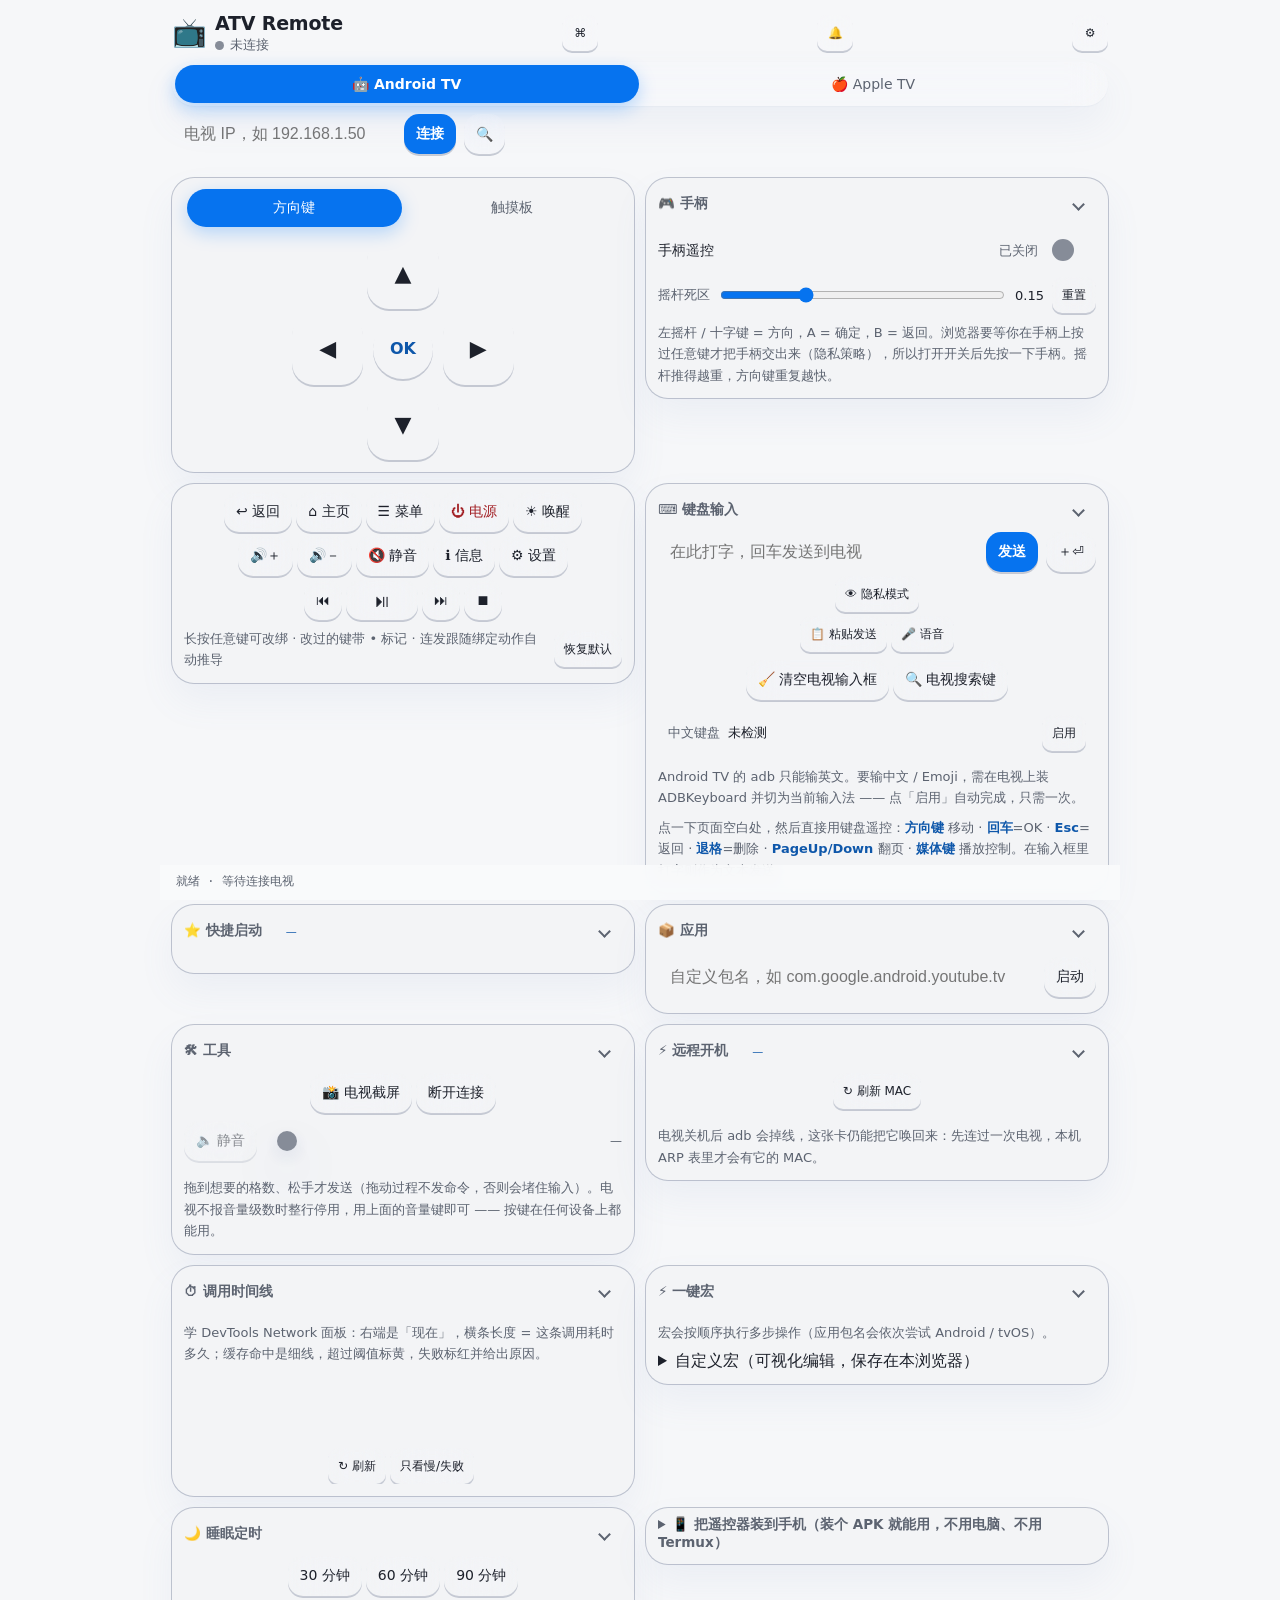
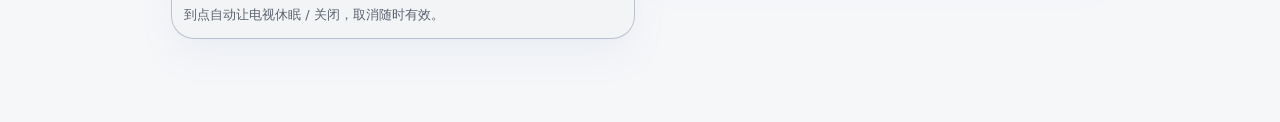
==== commit dd3b99e5: "feat: 音量按格精确设置 + 一键体检/导出导入/收藏排序/手柄/调色/重连退避等前端能力，附 9 组回归测试与 8 个 harness" ====
--- a/static/index.html
+++ b/static/index.html
@@ -123,6 +123,27 @@
       </div>
     </section>
 
+    <!-- 手柄当 D-pad（第三十六轮接线）：读浏览器 Gamepad API，把左摇杆与物理十字键翻成
+         安卓方向键。规则在 static/app.js 的 gamepad 纯函数段（第三十五轮打底，第三十六轮
+         补「一帧 -> 该发哪些键」的四条纯函数），这里只管开关 / 死区 / 连接状态。 -->
+    <section class="card" id="gpCard" data-needs-device data-collapsible data-state="open" data-collapse-name="手柄">
+      <h2 class="chead">🎮 手柄<button class="ctog" type="button" aria-expanded="true" aria-controls="cbody-gpCard" title="折叠「手柄」"><span class="chev" aria-hidden="true"></span></button></h2>
+      <div class="cbody" id="cbody-gpCard">
+        <div class="cinner">
+        <div class="setrow"><span>手柄遥控</span>
+          <span class="gpstate" id="gpState">已关闭</span>
+          <button id="gpEnableBtn" class="switch" role="switch" aria-checked="false" aria-label="手柄遥控"><span class="knob"></span></button></div>
+        <div class="padsens">
+          <label for="gpDz">摇杆死区</label>
+          <input type="range" id="gpDz" min="0.02" max="0.5" step="0.01" value="0.15" aria-label="摇杆死区">
+          <span class="padsensval" id="gpDzVal">0.15</span>
+          <button class="btn tiny" id="gpDzReset">重置</button>
+        </div>
+        <p class="hint" id="gpHint">左摇杆 / 十字键 = 方向，A = 确定，B = 返回。浏览器要等你在手柄上按过任意键才把手柄交出来（隐私策略），所以打开开关后先按一下手柄。摇杆推得越重，方向键重复越快。</p>
+        </div>
+      </div>
+    </section>
+
     <section class="card">
       <div class="brow">
         <button class="btn" data-key="4">↩ 返回</button>
@@ -241,6 +262,16 @@
           <button id="shotBtn" class="btn">📸 电视截屏</button>
           <button id="disconnectBtn" class="btn">断开连接</button>
         </div>
+        <!-- 音量精确设置：此前只有音量键（连按凑格数）+ 只读 OSD（能看不能设）。
+             滑条 min/max 由 JS 按后端回读的级数重设（10 / 15 / 25 格都有），
+             这里写死的是「还没回读时」的占位值。松手才发送，见 app.js volset 段。 -->
+        <div class="vrow" id="volSetRow">
+          <button id="volMuteBtn" class="btn" type="button" disabled>🔈 静音</button>
+          <span class="vsliderwrap"><span class="vsliderfill" id="volSliderFill"></span><input id="volSlider" class="vslider" type="range" min="0" max="15" step="1" value="0" disabled aria-label="媒体音量格数"></span>
+          <span class="vnum" id="volSetNum">—</span>
+        </div>
+        <div class="vpresets" id="volPresets"></div>
+        <p class="hint" id="volSetHint">拖到想要的格数、松手才发送（拖动过程不发命令，否则会堵住输入）。电视不报音量级数时整行停用，用上面的音量键即可 —— 按键在任何设备上都能用。</p>
 
         </div>
       </div>
@@ -442,6 +473,9 @@
     <h2 class="settitle">⚙ 设置</h2>
     <div class="setrow"><span>按键震动反馈</span>
       <button id="hapticBtn" class="switch" role="switch" aria-checked="true" aria-label="按键震动反馈"><span class="knob"></span></button></div>
+    <div class="setrow"><span>语音意图识别</span>
+      <button id="intentBtn" class="switch" role="switch" aria-checked="true" aria-label="语音意图识别"><span class="knob"></span></button></div>
+    <p class="hint">开启后，说的话先尝试理解成命令（说「声音小一点」= 音量减，说「打开 Netflix」= 起应用）；听不懂才原样发给电视。听错时右上角会提示听懂成了什么。</p>
     <div class="setrow"><span>常用短语（<span id="phraseCount">0</span> 条）</span>
       <button id="clearPhrasesBtn" class="btn tiny danger">清空</button></div>
     <div class="setrow"><span>自定义宏</span>
@@ -460,6 +494,20 @@
     <p class="hint">折叠状态只记在本浏览器，换台设备不跟着走。</p>
     <div class="setrow"><span>使用指引</span>
       <button id="coachBtn" class="btn tiny">重看一遍</button></div>
+    <div class="setrow"><span>一键体检</span>
+      <button id="diagCopyBtn" class="btn tiny">复制诊断信息</button></div>
+    <p class="hint">连不上电视时点它：报告含版本 / adb / 输入法三态 / 设备在线状态，
+      直接贴给帮忙的人；不含配对凭据，也不含局域网令牌的值。</p>
+    <div class="setrow"><span>配置搬家</span>
+      <div class="seg" role="group" aria-label="配置导入导出">
+        <button type="button" id="cfgExportBtn">导出配置</button>
+        <button type="button" id="cfgImportBtn">导入配置</button>
+      </div></div>
+    <p class="hint">换机 / 换浏览器时，把键位图、自定义宏、常用短语、主题、灵敏度、收藏夹一次带走。
+      只读本浏览器的本地设置，<strong>不含</strong>配对凭据与访问令牌（那些本来就不在浏览器里）。
+      导入前会完整校验：坏文件原样报错，不会碰坏现有配置。</p>
+    <p class="hint" id="cfgxferStatus" aria-live="polite"></p>
+    <input type="file" id="cfgFileInput" accept="application/json,.json" hidden>
     <p class="hint" id="verHint"></p>
     <div class="brow center"><button id="settingsCloseBtn" class="btn primary" data-autofocus>完成</button></div>
   </div>
--- a/static/style.css
+++ b/static/style.css
@@ -147,20 +147,20 @@
   *, *::before, *::after { transition: none !important; animation: none !important; }
 }
 
-.app { max-width: 480px; margin: 0 auto; padding: var(--sp-4) var(--sp-3) 96px; }
+.app { max-width: 480px; margin: 0 auto; padding: var(--sp-3) var(--sp-3) 72px; }
 @media (max-width: 420px) {
-  .app { padding: var(--sp-3) var(--sp-2) 96px; }
-  .card { padding: var(--sp-3) var(--sp-2) var(--sp-3); }
+  .app { padding: var(--sp-2) var(--sp-2) 72px; }
+  .card { padding: var(--sp-2) var(--sp-2) var(--sp-3); }
   .hint { line-height: 1.7; }
 }
 .hint { font-size: 12.5px; }
 .estate .edesc { font-size: 12.5px; }
 
 /* ---------- header ---------- */
-header { margin-bottom: var(--sp-3); }
-.brand { display: flex; align-items: center; gap: var(--sp-3); margin-bottom: var(--sp-3); }
-.logo { font-size: 34px; line-height: 1; }
-.brand h1 { font-size: 21px; margin: 0; letter-spacing: -.2px; }
+header { margin-bottom: var(--sp-2); }
+.brand { display: flex; align-items: center; gap: var(--sp-2); margin-bottom: var(--sp-2); }
+.logo { font-size: 28px; line-height: 1; }
+.brand h1 { font-size: 19px; margin: 0; letter-spacing: -.2px; }
 .sub { color: var(--muted); font-size: 12.5px; margin-top: 3px; display: flex; align-items: center; gap: 6px; }
 .dot { width: 9px; height: 9px; border-radius: 50%; background: var(--faint); flex: none; }
 .dot.on  { background: var(--ok); box-shadow: 0 0 8px hsl(151 55% 45% / .8); animation: pulse 2.4s var(--ease) infinite; }
@@ -171,7 +171,7 @@
 .conn { display: flex; gap: var(--sp-2); }
 input {
   background: var(--card2); border: 1px solid var(--line); color: var(--text);
-  border-radius: var(--r-md); padding: 11px var(--sp-3); font-size: 15px; outline: none; min-width: 0;
+  border-radius: var(--r-md); padding: 9px var(--sp-3); font-size: 15px; outline: none; min-width: 0;
   transition: border-color var(--dur-fast) var(--ease);
 }
 /* iOS Safari 键盘弹出时字号 <16px 会页面缩放，输入框统一 16px */
@@ -181,7 +181,7 @@
 .chips { display: flex; flex-wrap: wrap; gap: var(--sp-2); margin-top: var(--sp-2); }
 .chip {
   background: var(--card2); border: 1px solid var(--line); color: var(--muted);
-  border-radius: var(--r-full); padding: 7px var(--sp-3); font-size: 12.5px; cursor: pointer;
+  border-radius: var(--r-full); padding: 5px var(--sp-3); font-size: 12.5px; cursor: pointer;
   min-height: 34px; display: inline-flex; align-items: center;
   transition: color var(--dur-fast), border-color var(--dur-fast), background var(--dur-fast);
 }
@@ -200,7 +200,7 @@
 .devtab {
   flex: 1; color: var(--muted); border: 0;
   border-radius: var(--r-full); padding: var(--sp-2) 0; font-size: 14px; cursor: pointer;
-  min-height: 42px; transition: color var(--dur-fast), background var(--dur-fast), border-color var(--dur-fast);
+  min-height: 38px; transition: color var(--dur-fast), background var(--dur-fast), border-color var(--dur-fast);
 }
 .devtab:hover { color: var(--text); }
 .devtab.on {
@@ -215,12 +215,12 @@
 .atvrow {
   display: flex; align-items: center; justify-content: space-between; gap: var(--sp-2);
   background: var(--card2); border: 1px solid var(--line); border-radius: var(--r-md);
-  padding: var(--sp-2) var(--sp-3); margin-top: var(--sp-2);
+  padding: var(--sp-1) var(--sp-2); margin-top: var(--sp-1);
 }
 .atvname { font-size: 14px; overflow: hidden; text-overflow: ellipsis; white-space: nowrap; }
 .atvip { color: var(--muted); font-size: 12px; margin-left: 6px; }
 .atvbtns { display: flex; gap: 6px; flex: none; }
-.atvbtns .btn { padding: 7px var(--sp-3); font-size: 13px; }
+.atvbtns .btn { padding: 5px var(--sp-2); font-size: 13px; }
 .pairbox {
   background: var(--accent-soft); border: 1px solid var(--accent-solid); border-radius: var(--r-md);
   padding: var(--sp-3); margin-top: var(--sp-2);
@@ -234,12 +234,12 @@
 /* ---------- card ---------- */
 .card {
   background: var(--card); border-radius: var(--r-lg);
-  padding: var(--sp-3) var(--sp-3) var(--sp-4); margin-bottom: var(--sp-3);
+  padding: var(--sp-2) var(--sp-3) var(--sp-3); margin-bottom: var(--sp-2);
   backdrop-filter: blur(var(--glass-blur)) saturate(var(--glass-saturate));
   -webkit-backdrop-filter: blur(var(--glass-blur)) saturate(var(--glass-saturate));
   box-shadow: 0 0 0 1px hsl(220 15% 74% / .85), var(--shadow-card);
 }
-.card h2 { font-size: 13.5px; color: var(--muted); margin: 0 0 var(--sp-2); font-weight: 600; }
+.card h2 { font-size: 13.5px; color: var(--muted); margin: 0 0 var(--sp-1); font-weight: 600; }
 
 /* ---------- 卡片折叠（学 WAI-ARIA Disclosure / Radix Collapsible：状态即属性） ----------
    单一事实源是卡片上的 data-state（open / closed）：CSS 只读这个属性，JS 只翻这个属性，
@@ -309,13 +309,13 @@
 
 /* ---------- tabs ---------- */
 .tabs {
-  display: flex; gap: 3px; margin-bottom: var(--sp-3); padding: 3px;
+  display: flex; gap: 3px; margin-bottom: var(--sp-2); padding: 3px;
   background: var(--card2); border: 1px solid var(--line-soft); border-radius: var(--r-full);
 }
 .tab {
   flex: 1; color: var(--muted); border: 0;
   border-radius: var(--r-full); padding: var(--sp-2) 0; font-size: 14px; cursor: pointer;
-  min-height: 40px; transition: color var(--dur-fast), background var(--dur-fast), border-color var(--dur-fast);
+  min-height: 38px; transition: color var(--dur-fast), background var(--dur-fast), border-color var(--dur-fast);
 }
 .tab:hover { color: var(--text); }
 .tab.on {
@@ -329,7 +329,7 @@
 /* ---------- dpad ---------- */
 .dpad {
   display: grid; grid-template-columns: repeat(3, 1fr); grid-template-rows: repeat(3, 1fr);
-  gap: var(--sp-2); width: min(246px, 72vw); aspect-ratio: 1; margin: 0 auto;
+  gap: var(--sp-1); width: min(222px, 68vw); aspect-ratio: 1; margin: 0 auto;
 }
 .dk {
   background: var(--card2); border: 1px solid var(--line); color: var(--text);
@@ -364,12 +364,12 @@
 .padhint { color: var(--muted); font-size: 12.5px; pointer-events: none; text-align: center; padding: 0 var(--sp-3); }
 
 /* ---------- buttons ---------- */
-.brow { display: flex; gap: var(--sp-2); margin-bottom: var(--sp-2); flex-wrap: wrap; justify-content: center; }
+.brow { display: flex; gap: var(--sp-1); margin-bottom: var(--sp-1); flex-wrap: wrap; justify-content: center; }
 .brow:last-child { margin-bottom: 0; }
 .brow.center { justify-content: center; }
 .btn {
   background: var(--card2); border: 1px solid var(--line); color: var(--text);
-  border-radius: var(--r-md); padding: 11px var(--sp-3); font-size: 14px;
+  border-radius: var(--r-md); padding: 9px var(--sp-3); font-size: 14px;
   text-decoration: none; min-height: 40px;
   display: inline-flex; align-items: center; justify-content: center; gap: 6px;
   backdrop-filter: blur(var(--glass-blur)) saturate(var(--glass-saturate));
@@ -576,6 +576,32 @@
 .vosdnum { font-size: 12px; color: var(--muted); min-width: 3ch; text-align: right;
   font-variant-numeric: tabular-nums; }
 @media (prefers-reduced-motion: reduce) { .vosdfill { transition: none; } }
+
+/* ---------- 音量精确设置（滑条 + 预设档） ----------
+   滑条自己画：原生 input[type=range] 的轨道/滑块在 Safari 上不吃 system 配色，
+   于是 appearance:none 后用 ::-webkit-slider-* 重造，填充色交给一个绝对定位的
+   .vsliderfill 假进度条（比 background-gradient 好调，暂停动效时也不会跳）。
+   整行 .dead 只降透明度不移除：设备不报级数时它还在，用户知道这事存在。 */
+.vrow { display: flex; align-items: center; gap: var(--sp-2); margin-top: var(--sp-2); }
+.vrow.dead { opacity: .45; }
+.vsliderwrap { position: relative; flex: 1; min-width: 0; height: 22px; display: flex; align-items: center; }
+.vslider { -webkit-appearance: none; appearance: none; width: 100%; background: transparent; margin: 0; }
+.vslider:focus-visible { outline: 2px solid var(--accent-solid); outline-offset: 3px; border-radius: var(--r-full); }
+.vslider::-webkit-slider-runnable-track { height: 8px; border-radius: var(--r-full); background: var(--card3); }
+.vslider::-webkit-slider-thumb { -webkit-appearance: none; appearance: none; width: 20px; height: 20px; margin-top: -6px;
+  border-radius: var(--r-full); background: var(--accent-solid); border: none; box-shadow: var(--shadow-pop, 0 1px 3px rgba(0,0,0,.3)); }
+.vslider::-moz-range-track { height: 8px; border-radius: var(--r-full); background: var(--card3); }
+.vslider::-moz-range-thumb { width: 20px; height: 20px; border: none; border-radius: var(--r-full); background: var(--accent-solid); }
+.vslider:disabled::-webkit-slider-thumb { background: var(--faint); }
+.vslider:disabled::-moz-range-thumb { background: var(--faint); }
+.vsliderfill { position: absolute; left: 0; top: 50%; transform: translateY(-50%); height: 8px; width: 0;
+  border-radius: var(--r-full); background: var(--accent-solid); pointer-events: none; }
+.vrow.dead .vsliderfill { background: var(--faint); }
+.vnum { font-size: 12px; color: var(--muted); min-width: 5ch; text-align: right; font-variant-numeric: tabular-nums; }
+.vpresets { display: flex; flex-wrap: wrap; gap: var(--sp-2); margin-top: var(--sp-2); }
+.vpresets .btn { min-width: 40px; }
+.vpresets .btn.on { border-color: var(--accent-solid); color: var(--accent-solid); }
+@media (prefers-reduced-motion: reduce) { .vsliderfill { transition: none; } }
 
 /* ---------- 首次使用引导（coach mark，对标 Material feature discovery） ----------
    暗场里只给目标元素留一块光圈（spotlight 的巨型 box-shadow 充当遮罩），
@@ -823,6 +849,22 @@
   color: var(--accent-solid); pointer-events: none; }
 .dk.ok.remapped::after { top: auto; bottom: 4px; right: 9px; }
 
+
+/* ---------- 命令面板命中高亮（第三十二轮；口径见 palmark 段） ----------
+   只用令牌，不写死颜色；深浅两主题各自给一组前景/背景，避免深色下糊成一团。 */
+.palmark {
+  background: var(--accent-soft); color: var(--accent-text);
+  border-radius: 3px; padding: 0 1px; font-weight: 600;
+}
+:root[data-theme="light"] .palmark { background: var(--accent-soft); color: var(--accent-text); }
+@media (prefers-color-scheme: light) {
+  :root:not([data-theme]) .palmark { background: var(--accent-soft); color: var(--accent-text); }
+}
+
+/* ---------- 收藏夹调序按钮（第三十二轮） ----------
+   与 ✕ 同级的 tiny 按钮，置灰由 .btn[disabled] 统一处理。 */
+.favrow .favmove { flex: none; min-width: 34px; padding: 6px 0; justify-content: center; }
+
 .hidden { display: none !important; }
 
 /* ---------- 手机安装引导 ---------- */
@@ -969,3 +1011,8 @@
 .padsens input[type="range"] { flex: 1; min-width: 0; accent-color: var(--accent-solid); }
 .padsens .padsensval { flex: none; font-variant-numeric: tabular-nums; color: var(--text); font-size: 13px; min-width: 3.5ch; text-align: right; }
 .padsens .btn.tiny { flex: none; }
+
+/* ---------- 手柄（第三十六轮） ---------- */
+.gpstate { flex: 1; min-width: 0; font-size: 12.5px; text-align: right;
+  overflow: hidden; text-overflow: ellipsis; white-space: nowrap; color: var(--muted); }
+.gpstate.on { color: var(--ok-text); }
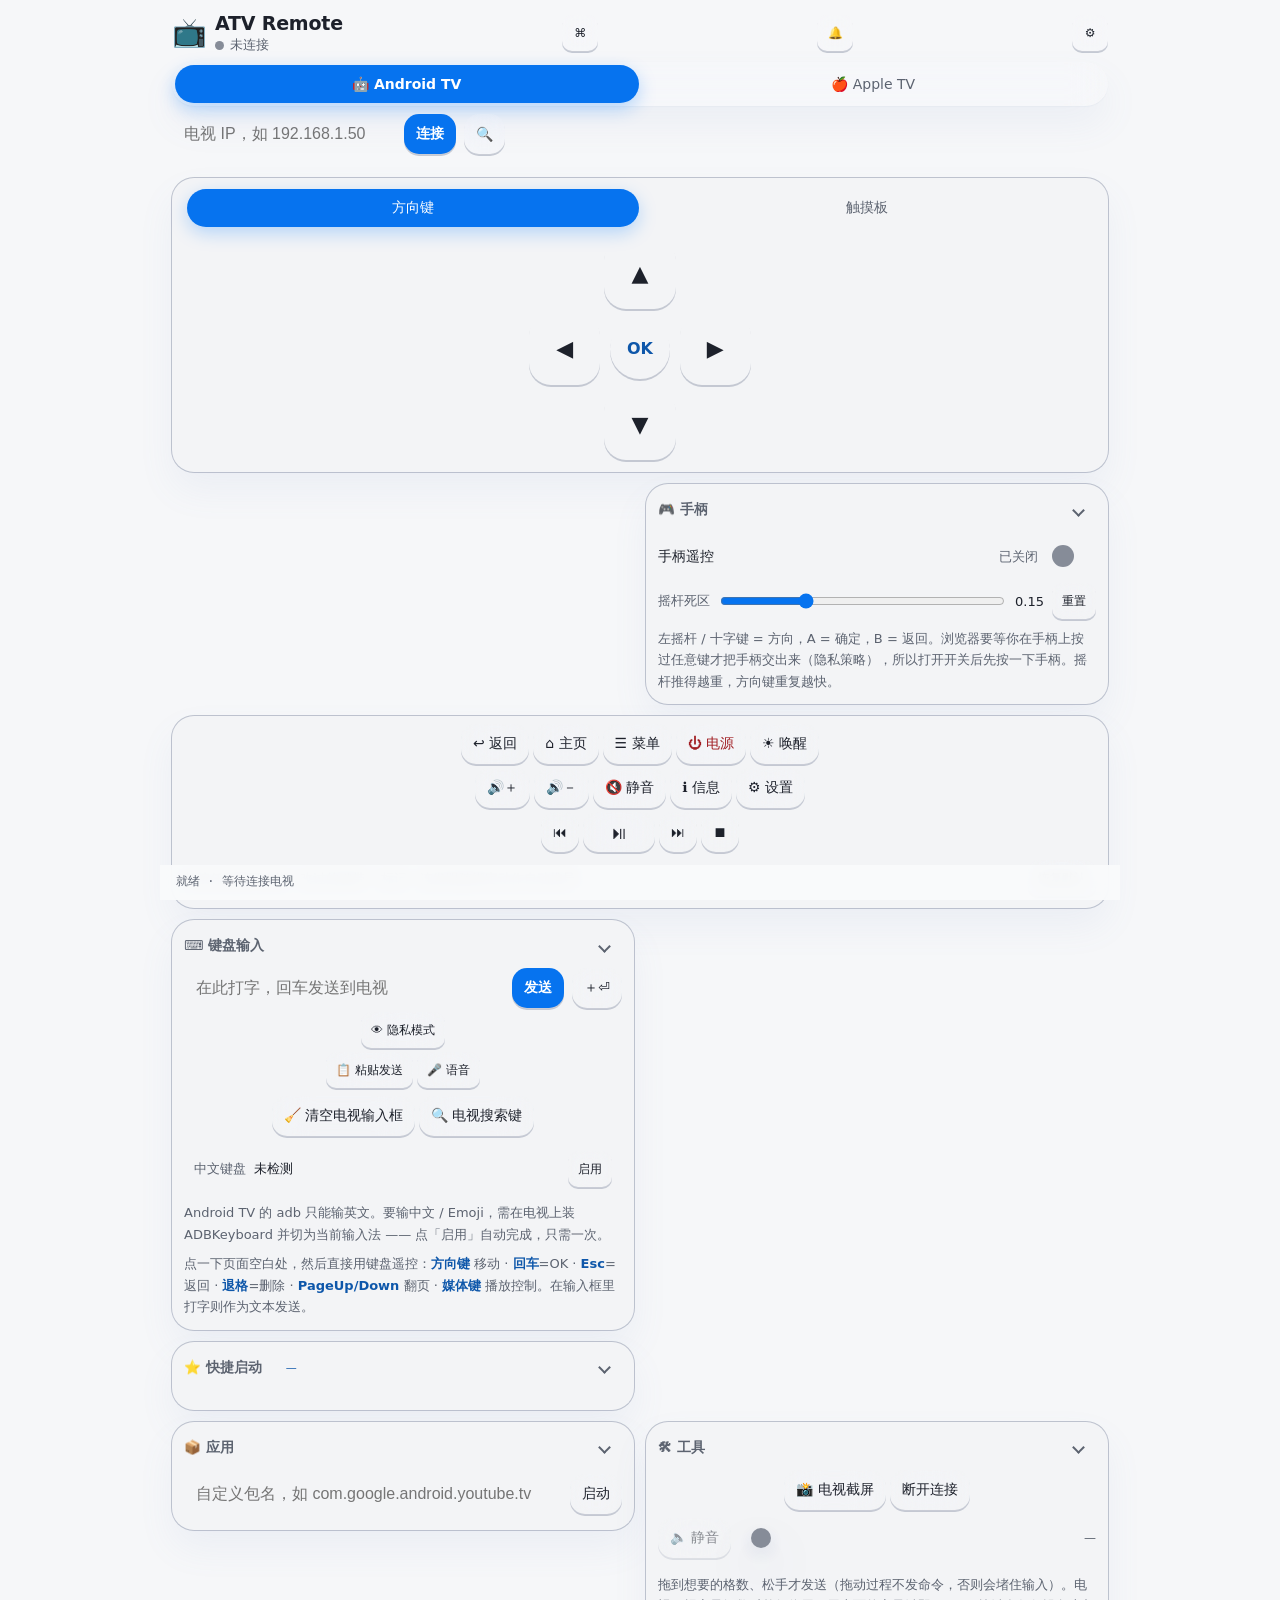
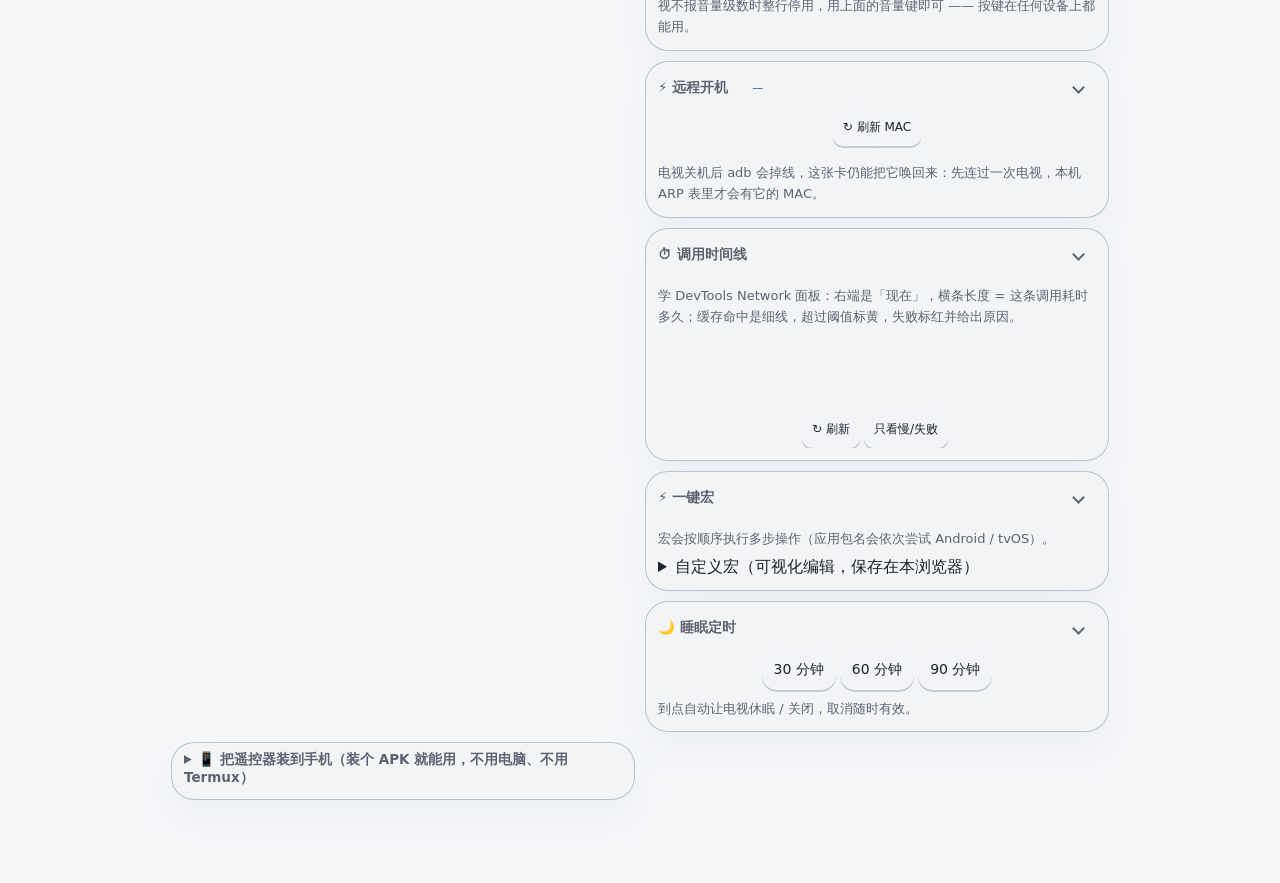
==== commit 560248df: "feat(ui): 桌面布局优化——宽屏双列显式归属（主遥控与按键卡跨列、高频左列、低频右列），首次进入按频率默认折叠低频卡（I16/I17）" ====
--- a/static/index.html
+++ b/static/index.html
@@ -96,7 +96,7 @@
       </div>
     </section>
 
-    <section class="card" data-needs-device>
+    <section class="card" id="remoteCard" data-needs-device>
       <div class="tabs">
         <button class="tab on" data-tab="dpad">方向键</button>
         <button class="tab" data-tab="pad">触摸板</button>
--- a/static/style.css
+++ b/static/style.css
@@ -909,8 +909,22 @@
     align-items: start;
   }
   main > .card { margin-bottom: var(--sp-3); }
-  /* 遥控键 + 键盘是高频区，左列；应用/工具/宏/睡眠/安装走右列 */
-  #macrosCard, #sleepCard, #perfCard { break-inside: avoid; }
+  /* 主遥控卡（方向键 / 触摸板）跨两列：它是这个 App 存在的理由，
+     宽屏上应该一屏就看完，不该和次级功能一样被分割。 */
+  #remoteCard { grid-column: 1 / -1; }
+  /* 物理按键卡也跨两列：返回/主页/菜单/电源/音量/媒体控制是物理遥控器上都有的基础键，
+     容器够宽时一行排开比折成两行更接近真实遥控器。
+     选择器用 :has([data-key]) 而不给它加 id / 类名：无 id 卡片的踪迹是测试规定（不许折叠），
+     改标记会让那些断言失效。 */
+  main > section.card:has(> .brow [data-key="4"]) { grid-column: 1 / -1; }
+  /* 左列：高频交互（键盘输入 / 快捷启动 / 应用）——一天点的东西 */
+  #kbCard, #favCard, #appsCard { grid-column: 1; }
+  /* 右列：低频 / 配置类（工具 / 手柄 / 睡眠定时） */
+  #toolsCard, #gpCard, #sleepCard { grid-column: 2; }
+  /* 遥控 / 远程 / 调用时间线归右列下段：它们都不是每天点的东西，且默认折叠
+     —— 放在右列尾部，不会把左列的高频区挤散。不写 grid-column 的卡会落进
+     auto-flow，那就又回到了「交错摆」。 */
+  #wolCard, #perfCard, #macrosCard { grid-column: 2; break-inside: avoid; }
   #log { max-width: 960px; }
 }
 
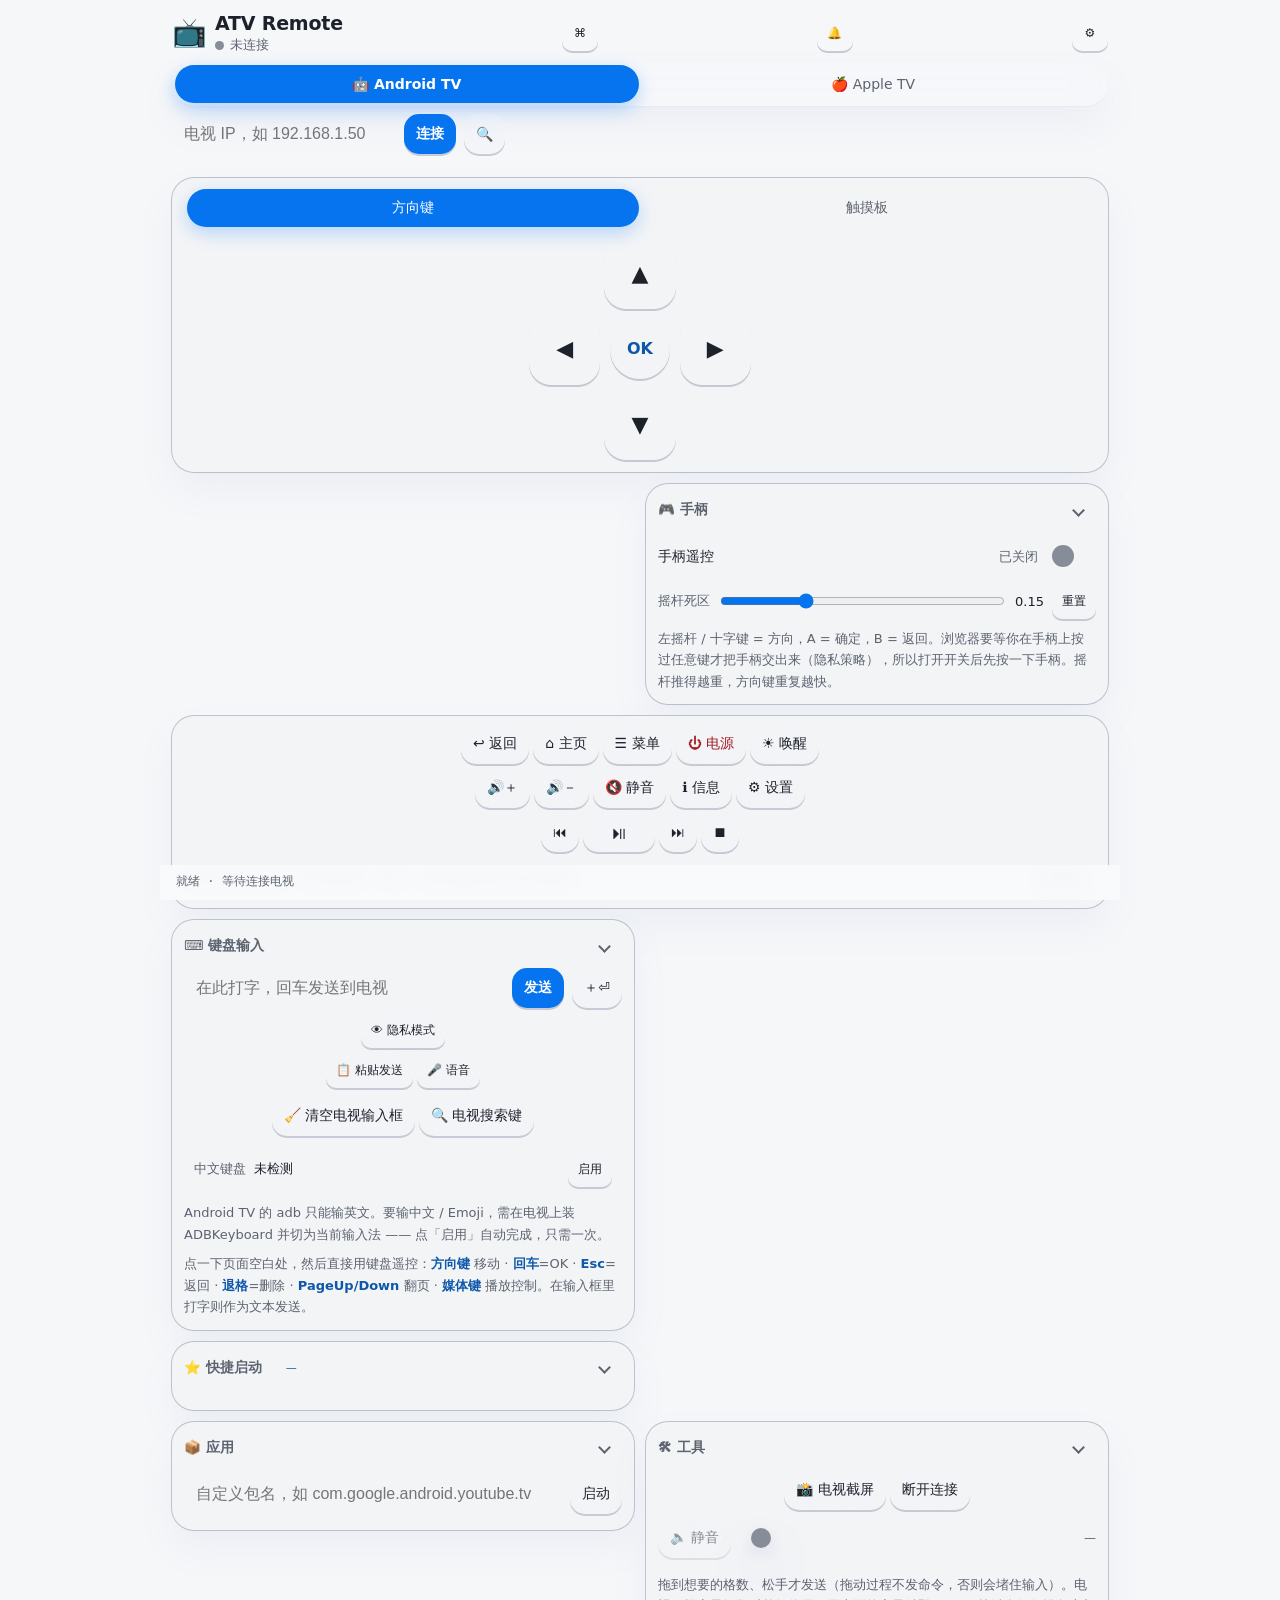
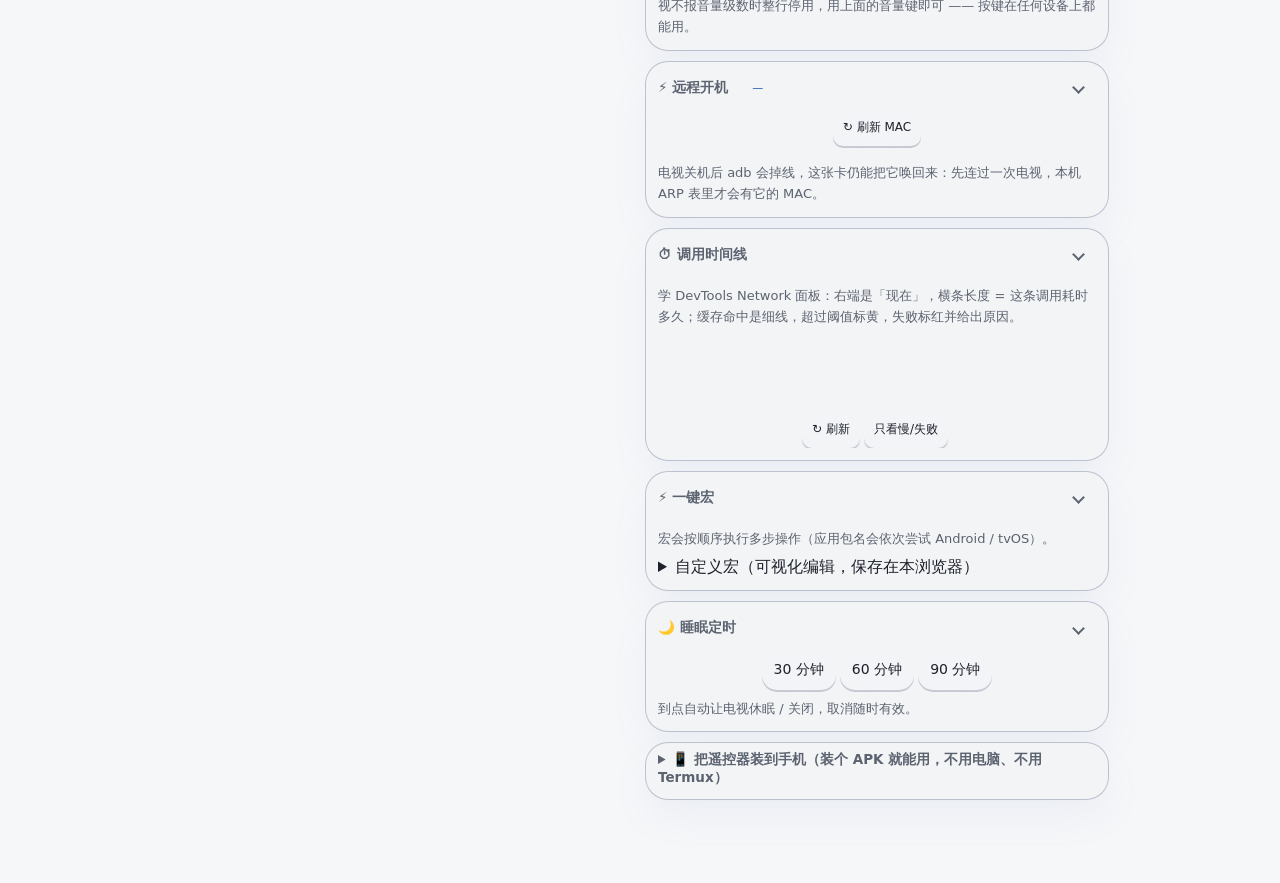
==== commit 608e1649: "feat(atv): Apple TV 文本输入默认追加——Companion text_append 对齐 Android input text，MRP 不支持时降级 text_set 而非失败（I" ====
--- a/static/index.html
+++ b/static/index.html
@@ -182,8 +182,12 @@
         </div>
         <div class="brow">
           <button id="privacyBtn" class="btn tiny" aria-pressed="false">👁 隐私模式</button>
+          <!-- Apple TV 专用：Companion 协议的 text_append 是追加语义（同 Android 的 input text），
+               text_set 才整段替换。默认追加才不会把电视端已有的旧关键词搞干净。 -->
+          <button id="atvAppendBtn" class="btn tiny hidden" aria-pressed="true" title="追加到电视端现有内容之后；关掉则整段替换">➕ 追加</button>
         </div>
         <p class="hint" id="privacyHint" hidden>隐私模式：发送的内容在日志里只显示 ••、输入框掩码显示 —— 在电视上输密码一类场景用，可随时关掉。</p>
+        <p class="hint" id="atvAppendHint" hidden>Apple TV 默认「追加」：发送的内容接在电视输入框现有文字后面（同 Android 行为）。点「➕ 追加」切换成整段替换——想覆盖旧关键词时用。</p>
         <div class="brow">
           <button id="pasteBtn" class="btn tiny">📋 粘贴发送</button>
           <button id="micBtn" class="btn tiny" aria-pressed="false">🎤 语音</button>
--- a/static/style.css
+++ b/static/style.css
@@ -912,6 +912,13 @@
   /* 主遥控卡（方向键 / 触摸板）跨两列：它是这个 App 存在的理由，
      宽屏上应该一屏就看完，不该和次级功能一样被分割。 */
   #remoteCard { grid-column: 1 / -1; }
+  /* 正在播放（Now Playing）跨两列：它是「此刻在放什么」的状态条，进度条 + 快进快退
+     + 时间读数都要横向空间，挤进半列会让这几个控件折行。默认隐藏，出现时就是全宽一行。 */
+  #npCard { grid-column: 1 / -1; }
+  /* 手机安装卡归右列：一次性配置（装 APK 的步骤说明），内容是折叠 details，
+     跟右列其它低频卡同一性质。选择器用 :has(#phoneInstall) 而不加 id：
+     无 id 卡片的踪迹是测试规定，改标记会让那些断言失效。 */
+  main > section.card:has(#phoneInstall) { grid-column: 2; }
   /* 物理按键卡也跨两列：返回/主页/菜单/电源/音量/媒体控制是物理遥控器上都有的基础键，
      容器够宽时一行排开比折成两行更接近真实遥控器。
      选择器用 :has([data-key]) 而不给它加 id / 类名：无 id 卡片的踪迹是测试规定（不许折叠），
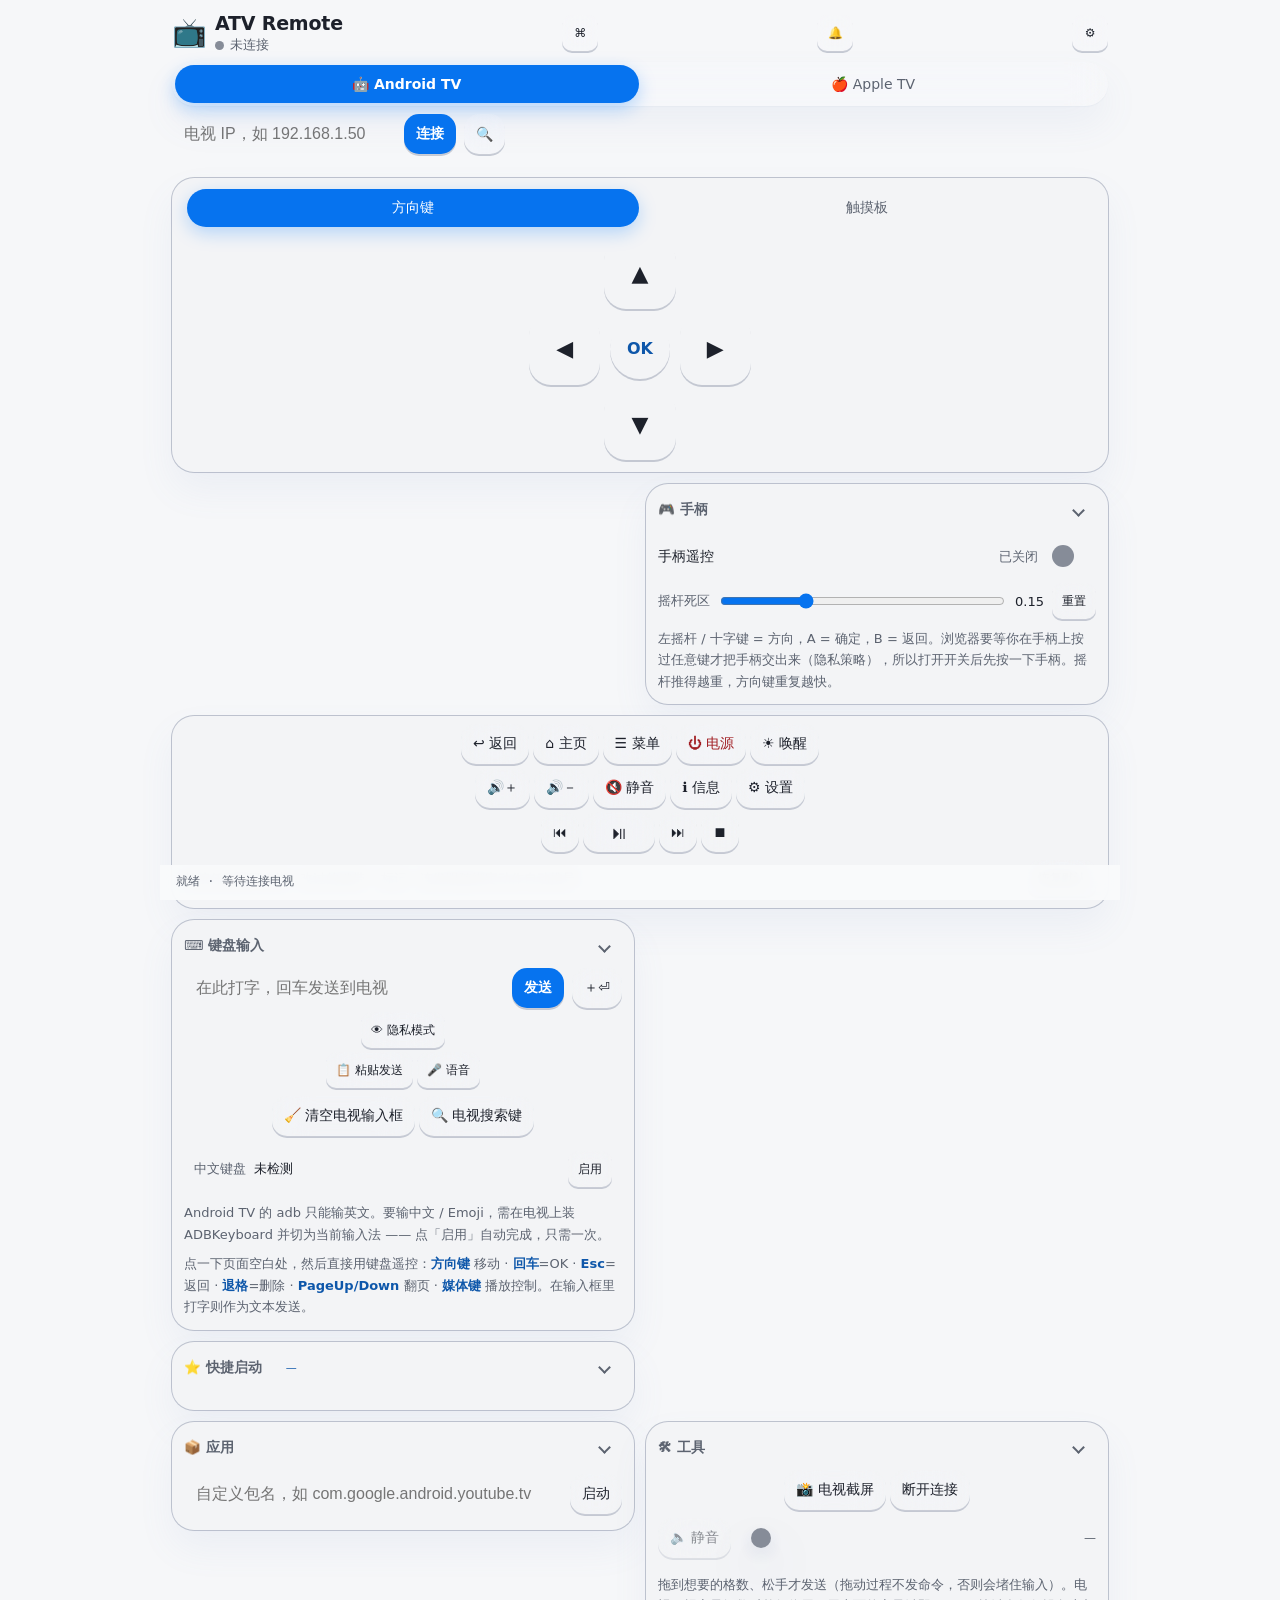
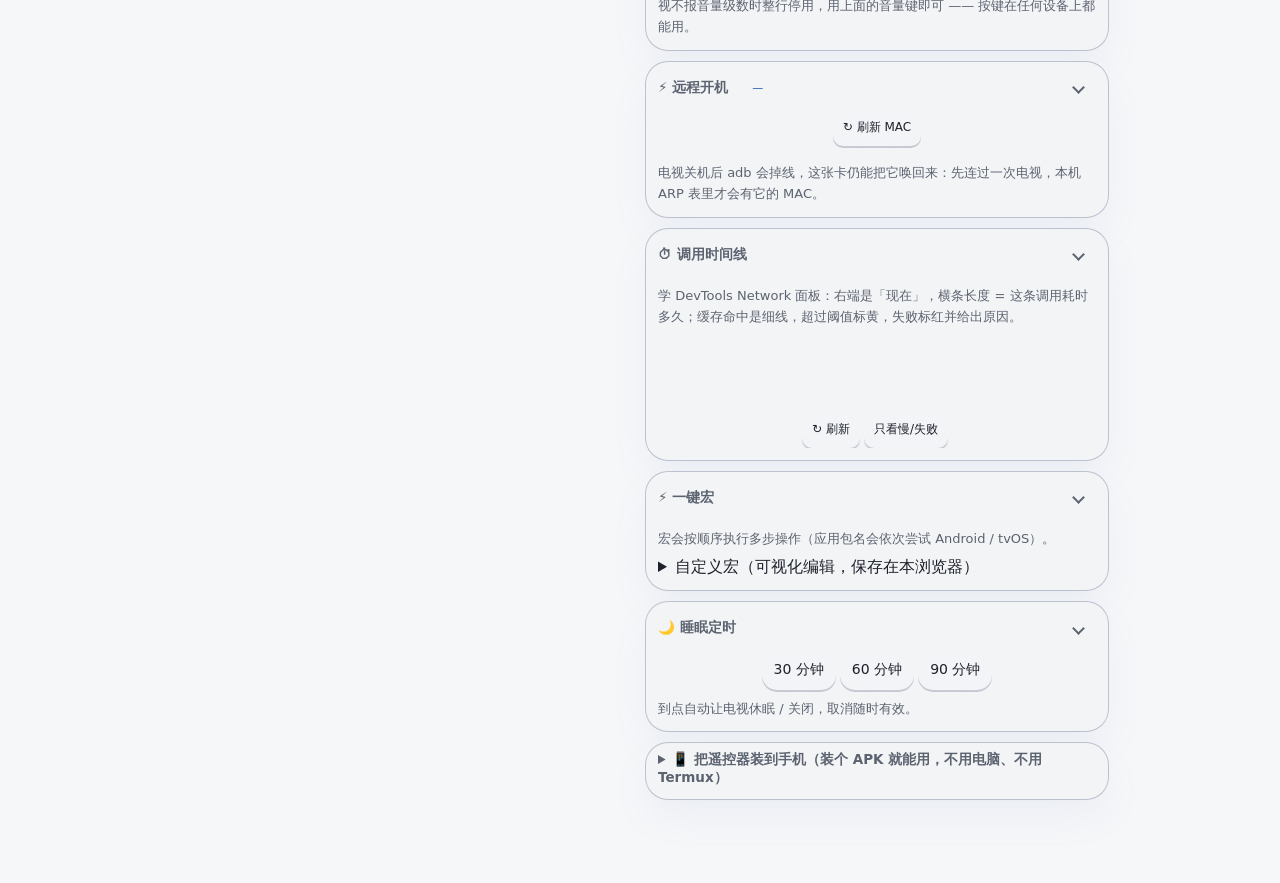
==== commit 70684c72: "feat(atv): 按键动作泛化三档——DoubleTap 暴露给用户，action 白名单替代 hold 布尔字段（I22）" ====
--- a/static/index.html
+++ b/static/index.html
@@ -185,6 +185,9 @@
           <!-- Apple TV 专用：Companion 协议的 text_append 是追加语义（同 Android 的 input text），
                text_set 才整段替换。默认追加才不会把电视端已有的旧关键词搞干净。 -->
           <button id="atvAppendBtn" class="btn tiny hidden" aria-pressed="true" title="追加到电视端现有内容之后；关掉则整段替换">➕ 追加</button>
+          <!-- Apple TV 双击：Companion 协议 InputAction.DoubleTap，跟长按同源。
+               想要双击某键时点它发一次 DoubleTap（与连发不同，连发是 N 次点按）。 -->
+          <button id="atvDoubleBtn" class="btn tiny hidden" title="发送一次双击（Apple TV 原生语义）">⏩⏩ 双击</button>
         </div>
         <p class="hint" id="privacyHint" hidden>隐私模式：发送的内容在日志里只显示 ••、输入框掩码显示 —— 在电视上输密码一类场景用，可随时关掉。</p>
         <p class="hint" id="atvAppendHint" hidden>Apple TV 默认「追加」：发送的内容接在电视输入框现有文字后面（同 Android 行为）。点「➕ 追加」切换成整段替换——想覆盖旧关键词时用。</p>
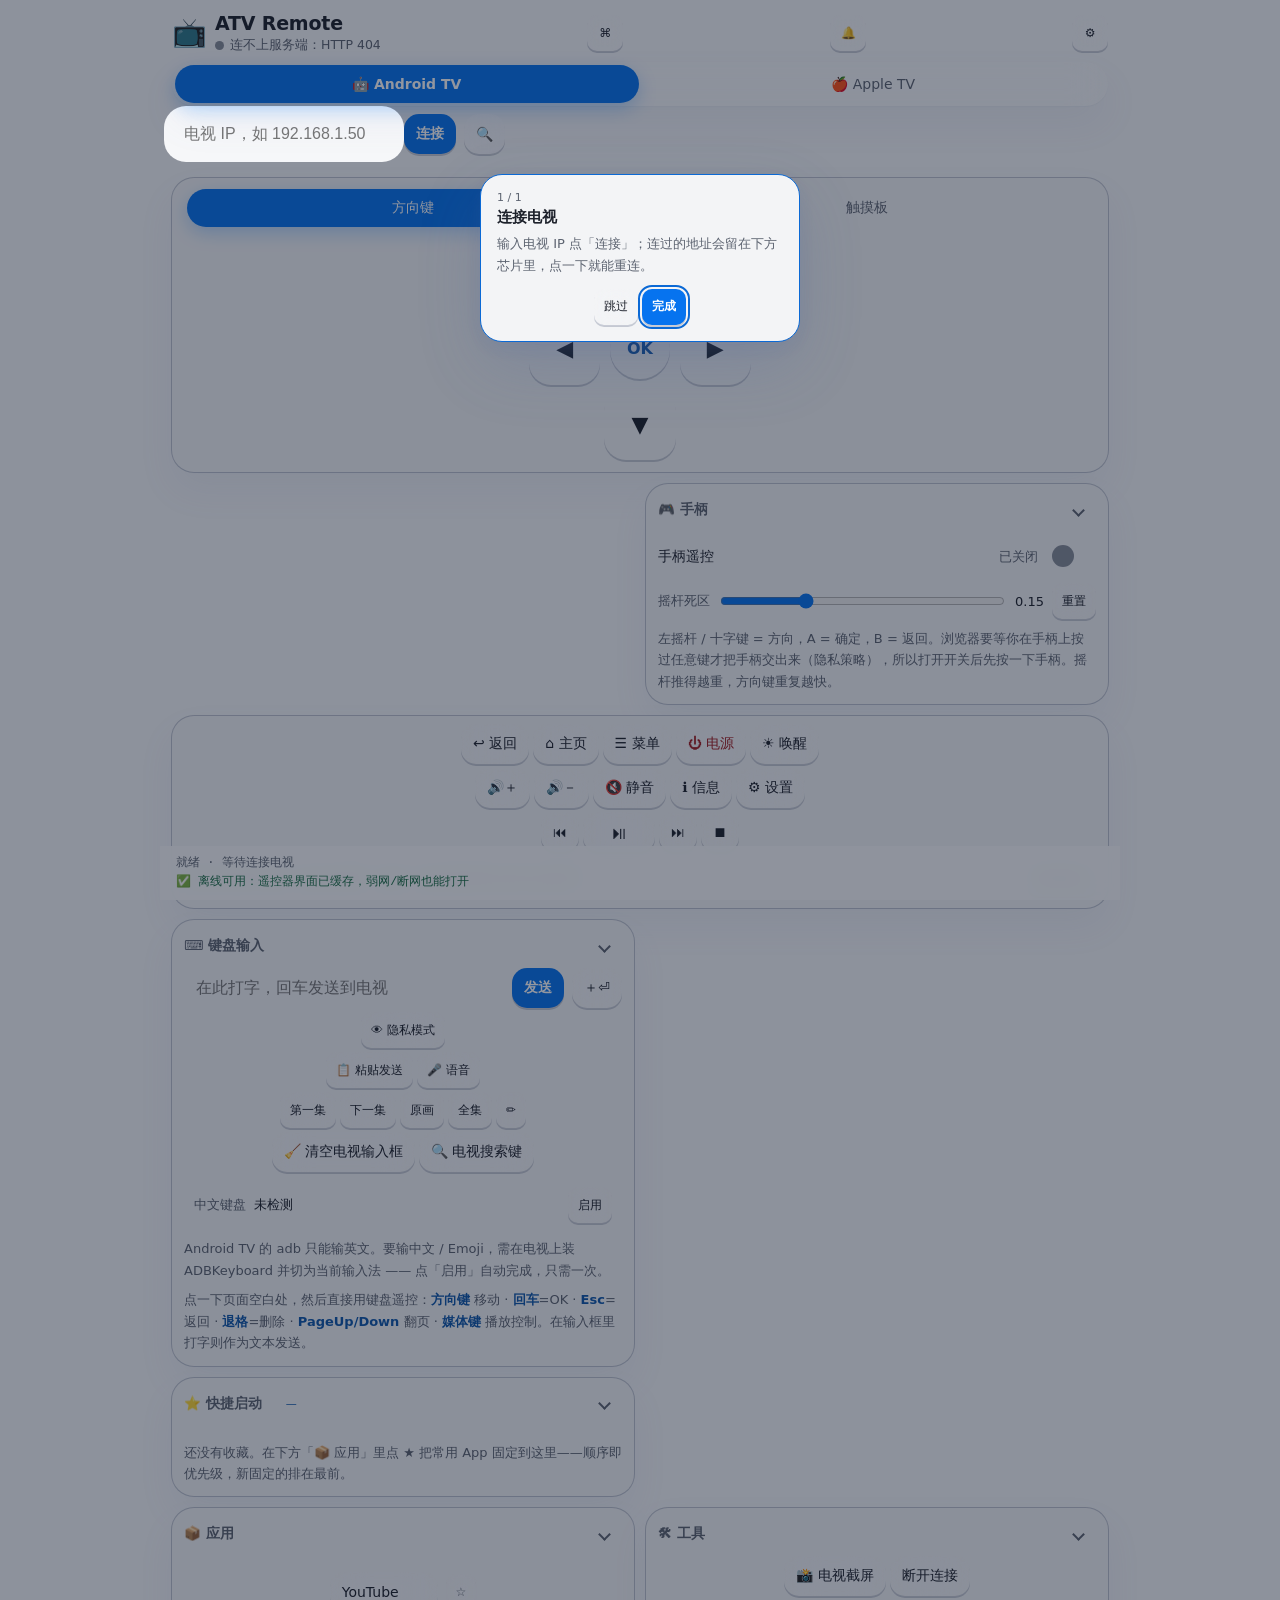
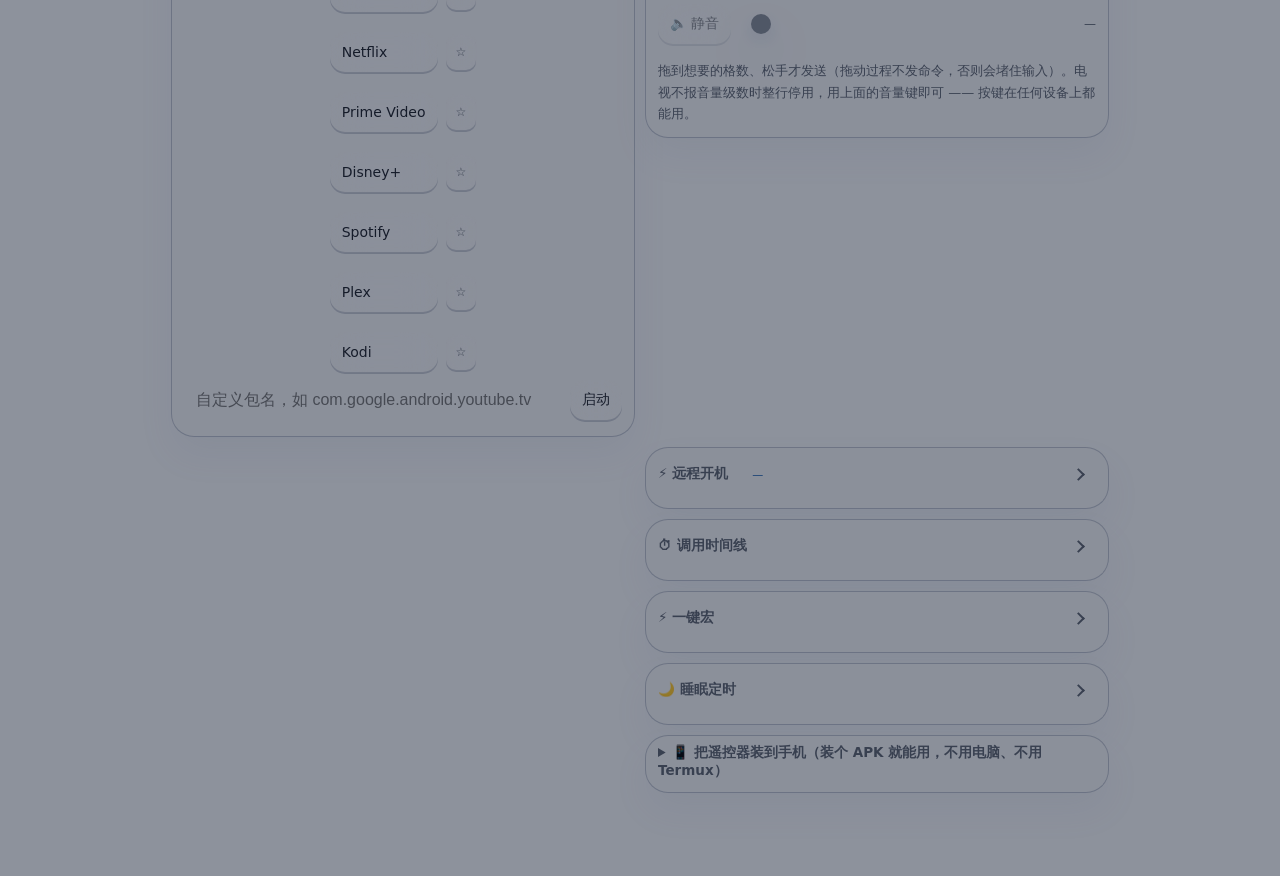
==== commit 47af3178: "fix(ui): app.js:2116 补 const 修复顶层中断（无法点到 Apple TV）+ sw.js v9 + 顶层可执行性兜底测试" ====
--- a/static/index.html
+++ b/static/index.html
@@ -59,8 +59,16 @@
       </div>
 
     <div id="pane-appletv" class="devpane">
-      <div class="brow">
+      <div class="brow" id="atvScanBrow">
         <button id="scanBtn" class="btn primary">🔍 扫描局域网 Apple TV</button>
+      </div>
+      <!-- I24 能力门禁：available !== true 时由 applyAtvGate 显示本卡、隐藏上方入口与列表 -->
+      <div id="atvUnsupported" class="atvnote hidden" aria-live="polite">
+        <p class="atvnotetitle">🍎 这个客户端不支持 Apple TV</p>
+        <p class="atvnotedesc">Apple TV 的遥控协议跑在 <b>pyatv</b>（Mac 上的 Python 库）上，
+          打不进手机 APK，所以这里扫描不到、也连不上。想用这台手机遥控 Apple TV：用<b>手机浏览器</b>
+          打开 Mac 上 atv-remote 的「本机地址」（Mac 上跑着服务的终端窗口里会打印）——按键全走
+          Mac，什么都不用装。</p>
       </div>
       <div id="atvList"><p class="hint">点「扫描」自动发现同一网段的 Apple TV；首次使用需在电视上输 PIN 配对。</p></div>
       <div id="pairBox" class="pairbox hidden">
--- a/static/style.css
+++ b/static/style.css
@@ -554,6 +554,17 @@
 .estate .edesc { margin-top: var(--sp-2); font-size: 13px; line-height: 1.65; color: var(--muted); }
 .estate .ecta { margin-top: var(--sp-4); display: flex; flex-wrap: wrap; gap: var(--sp-2); justify-content: center; }
 .estate .ecta .btn { min-height: var(--touch-min); }
+
+/* ---------- Apple TV 能力门禁（I24）：不可用时把死路变成一句人话 ----------
+   契约：与 .estate 同款虚线卡片语气，但不放 CTA——下一步在文案里（指路 Mac 服务端
+   的「本机地址」），不给点不动的按钮。显隐只认 .hidden，JS 不直接改样式。 */
+.atvnote {
+  margin-top: var(--sp-3); padding: var(--sp-4); text-align: left;
+  border: 1px dashed var(--line); border-radius: var(--r-lg); background: var(--card2);
+}
+.atvnote .atvnotetitle { font-size: 14px; font-weight: 600; color: var(--text); }
+.atvnote .atvnotedesc { margin-top: var(--sp-2); font-size: 12.5px; line-height: 1.7; color: var(--muted); }
+.atvnote .atvnotedesc b { color: var(--accent-text); }
 
 /* ---------- 音量 OSD（本地反馈，学 Google TV 官方遥控） ----------
    位置取屏幕上部三分之一：不挡顶部设备信息、也不压底部按键区；纯浮层不吞点击。 */
